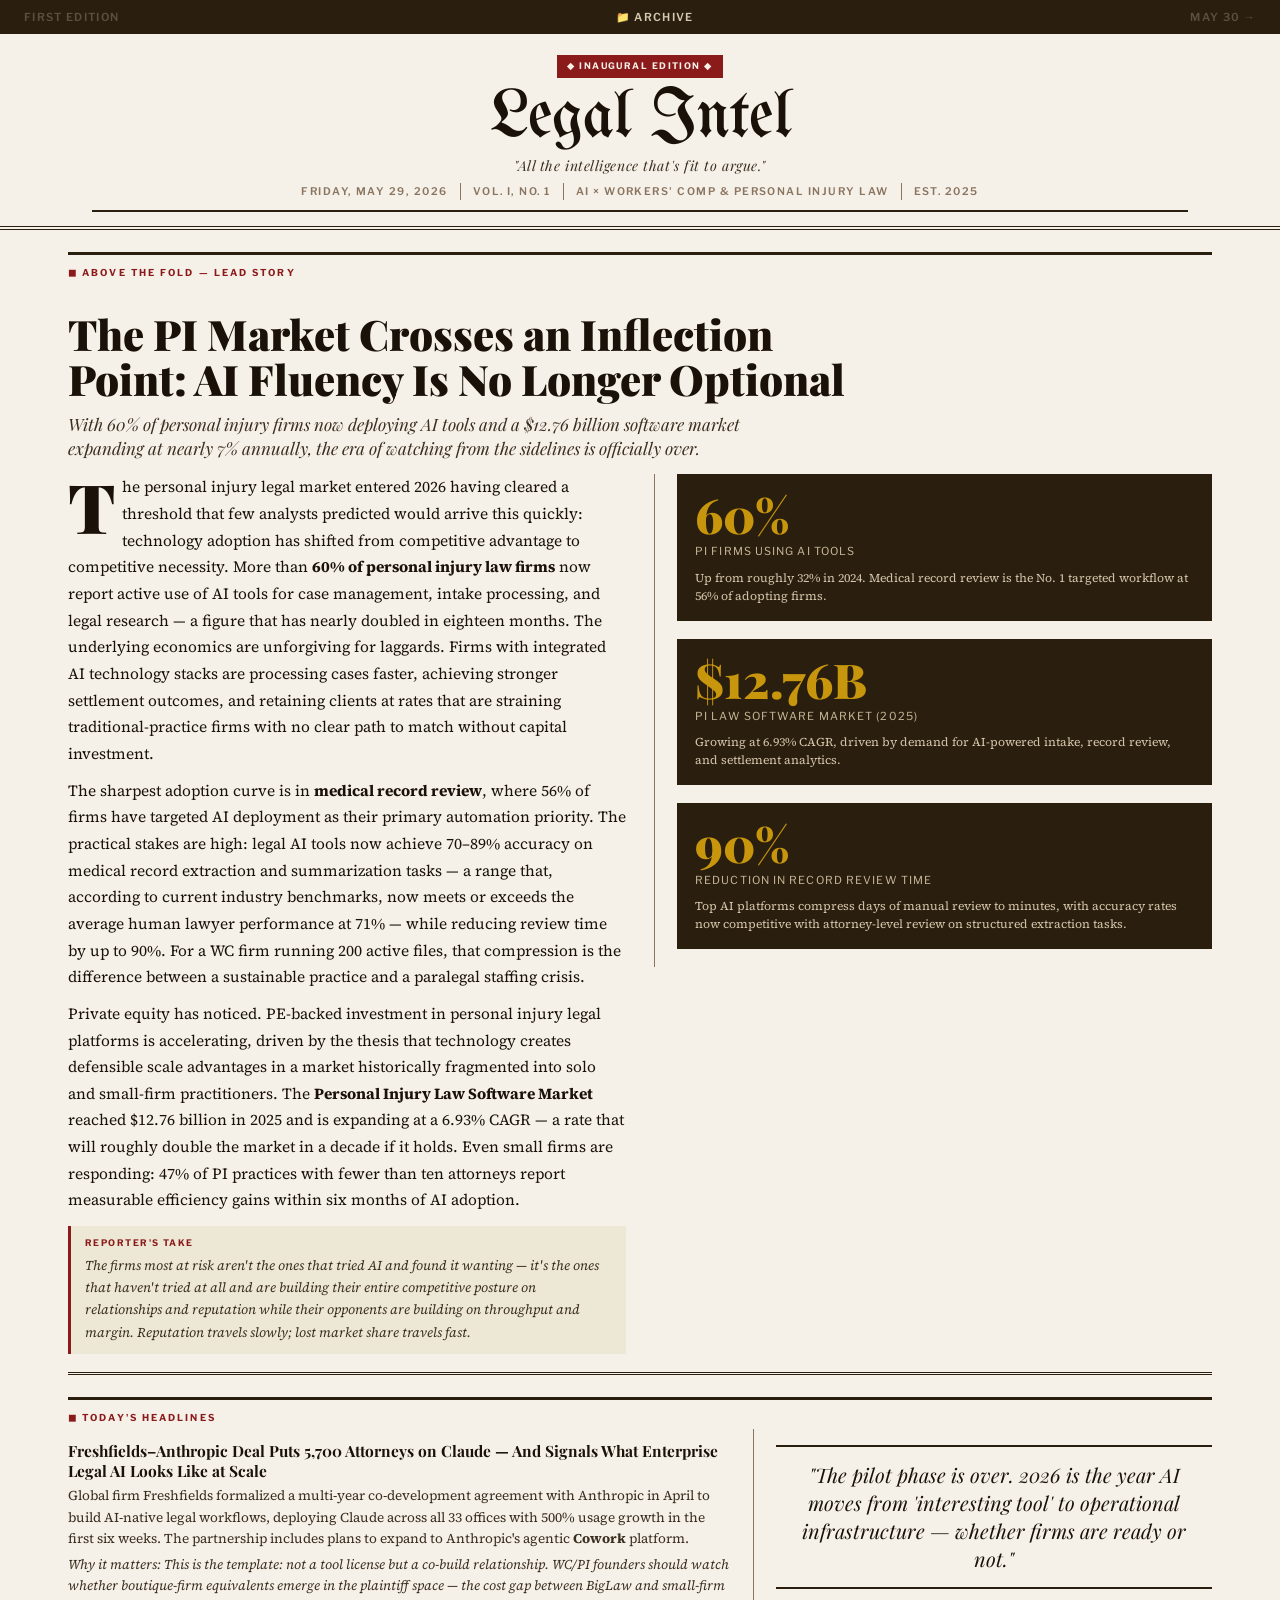
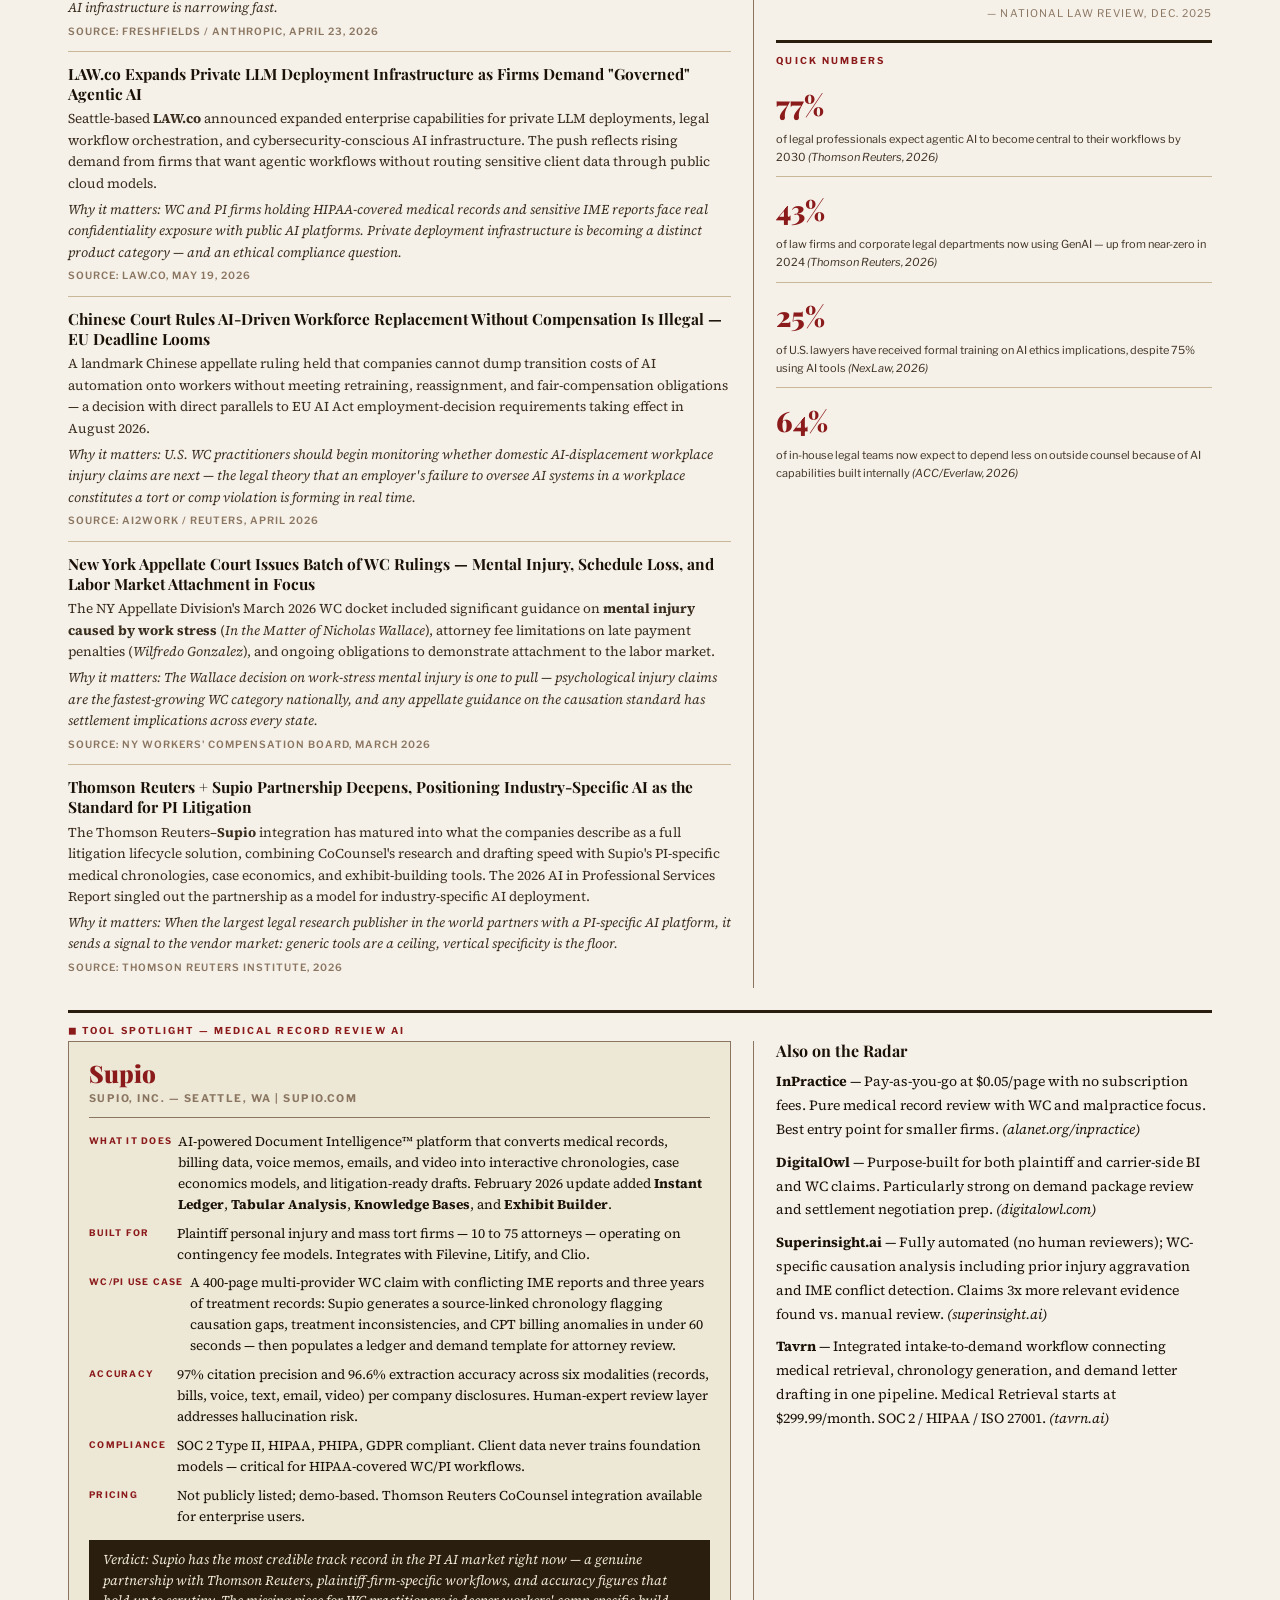
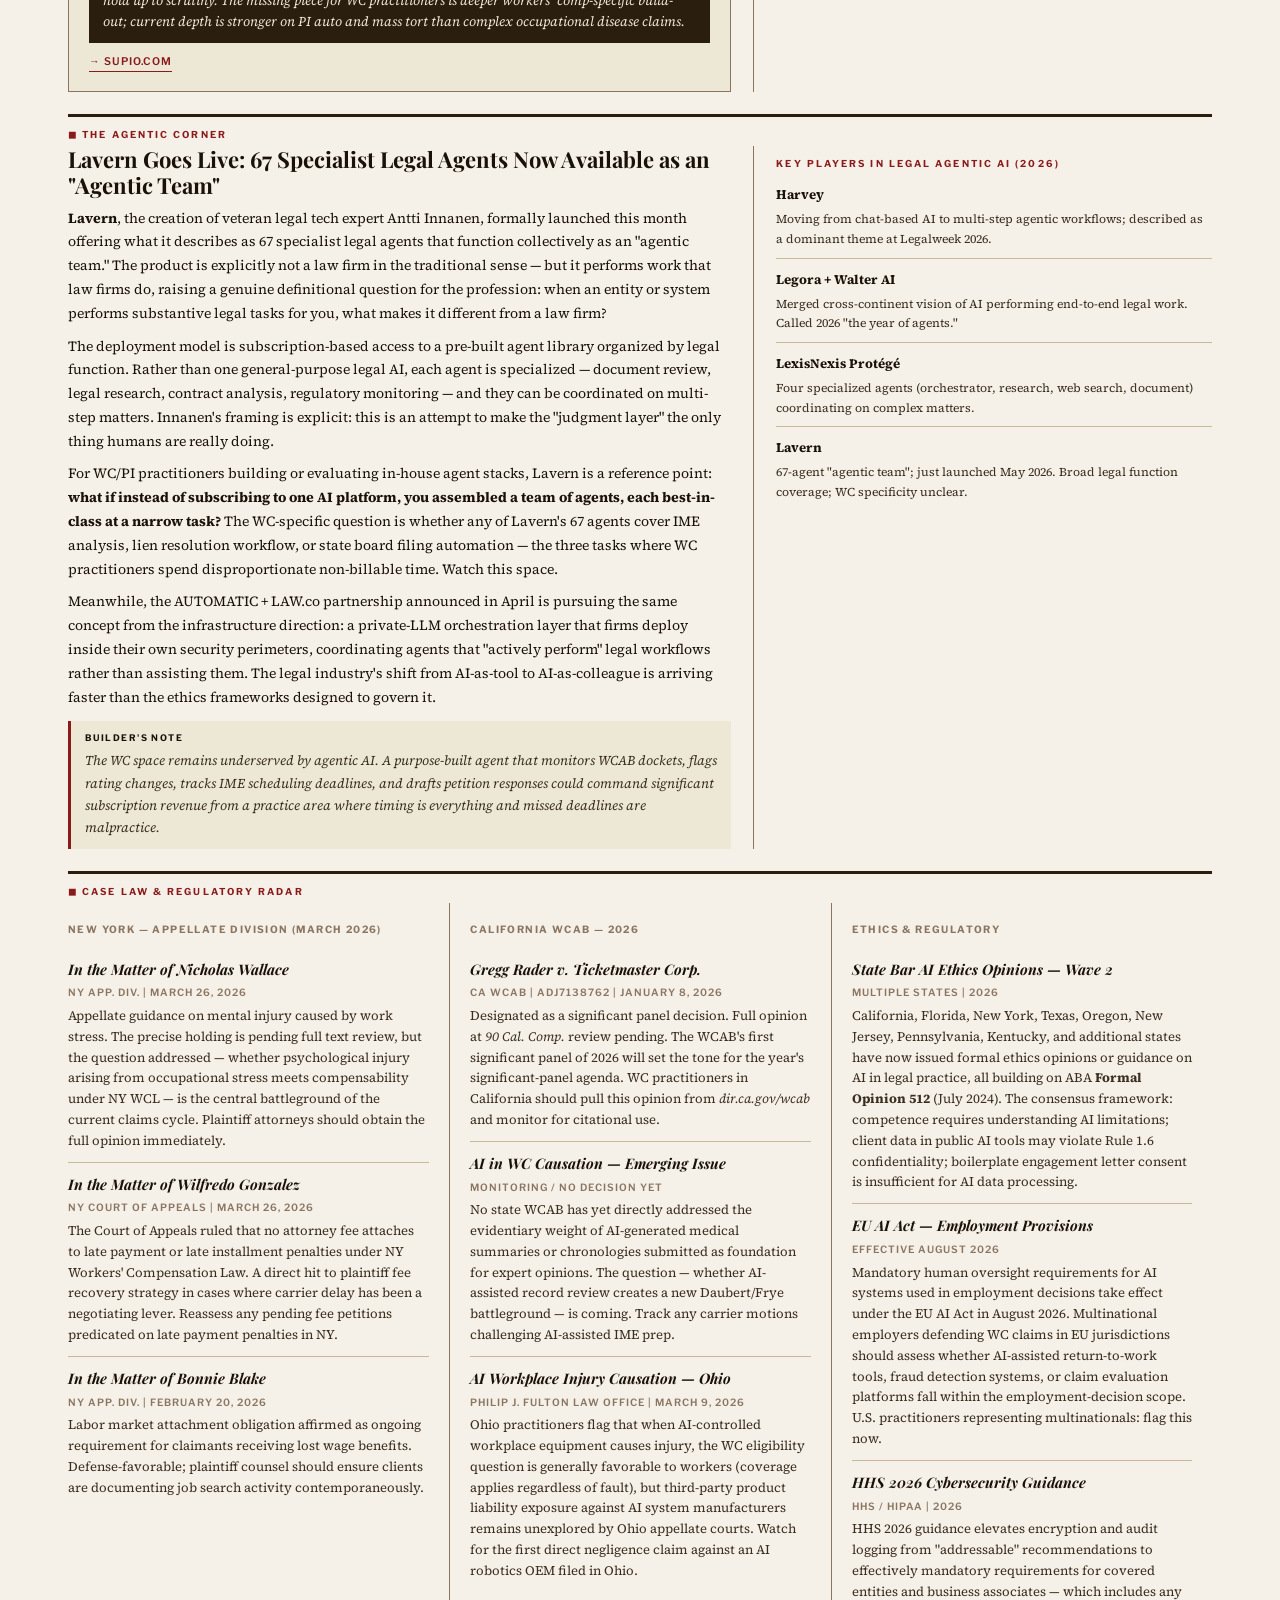
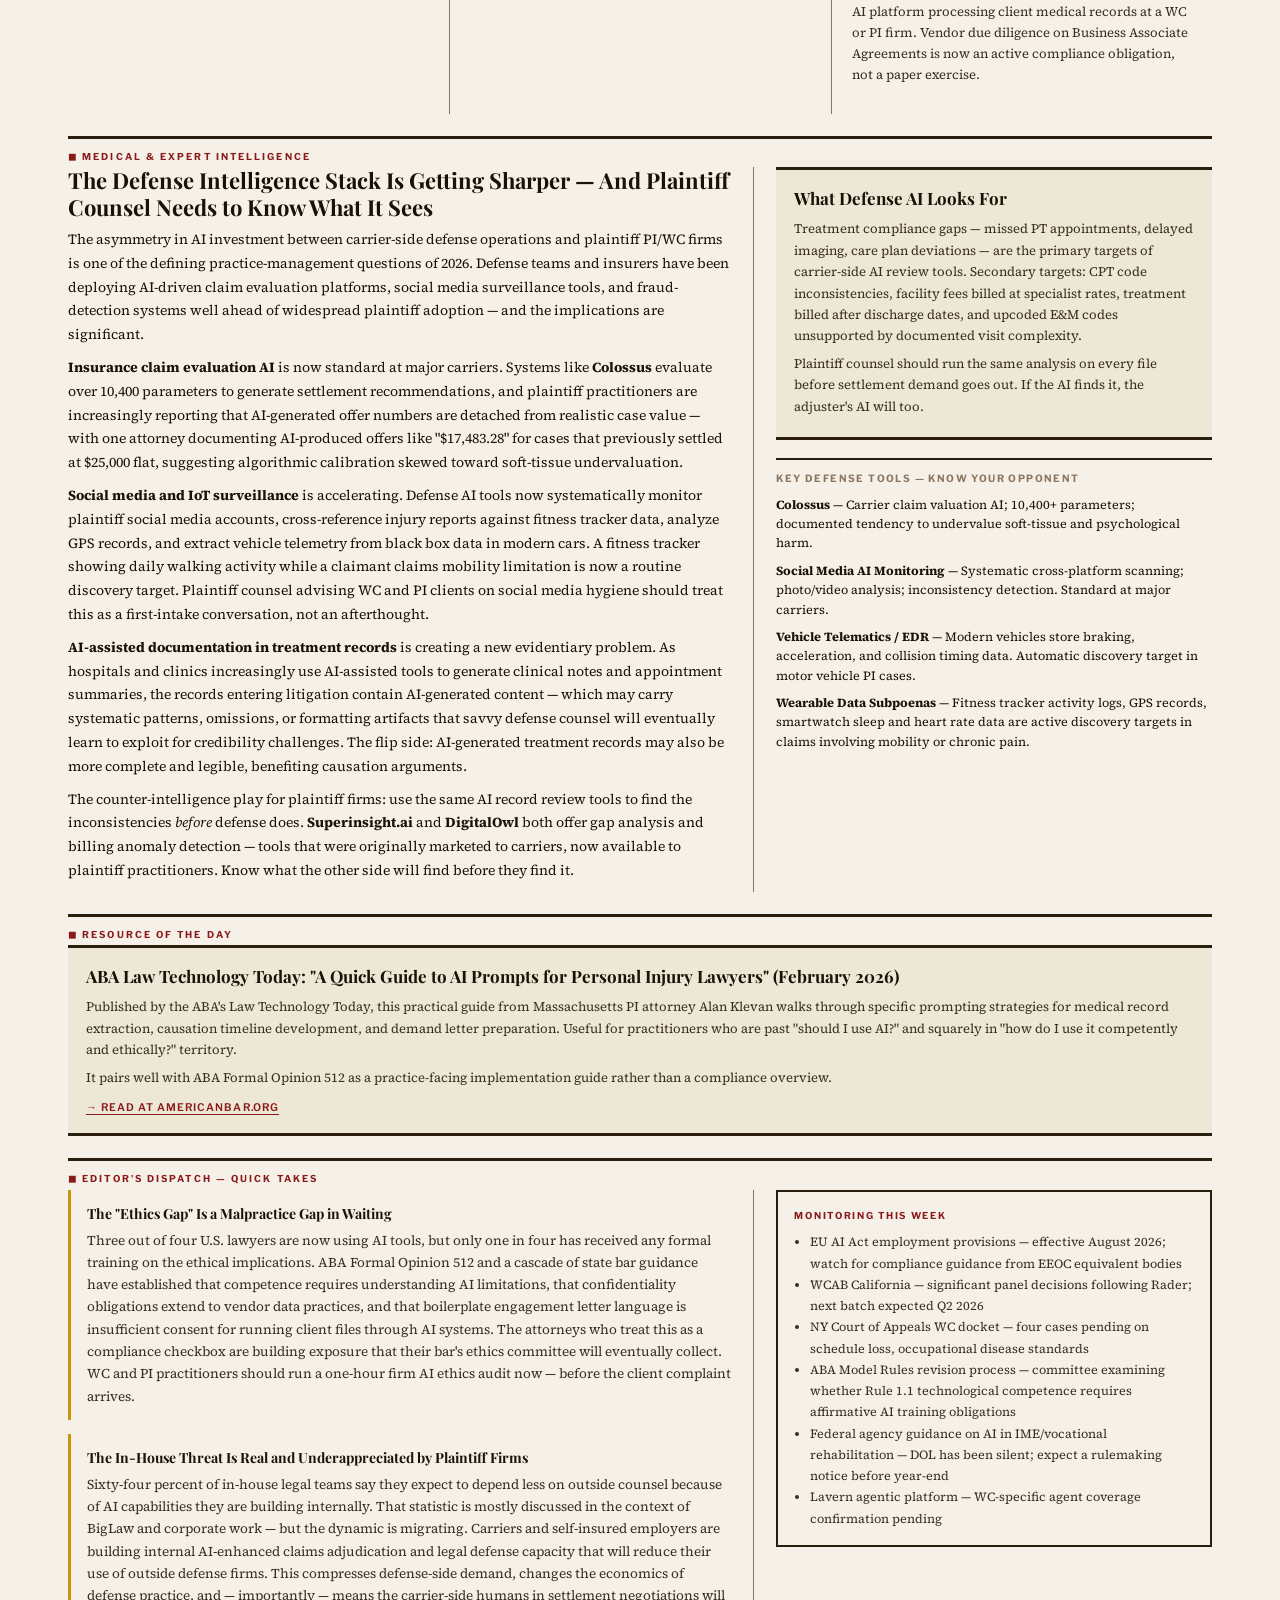
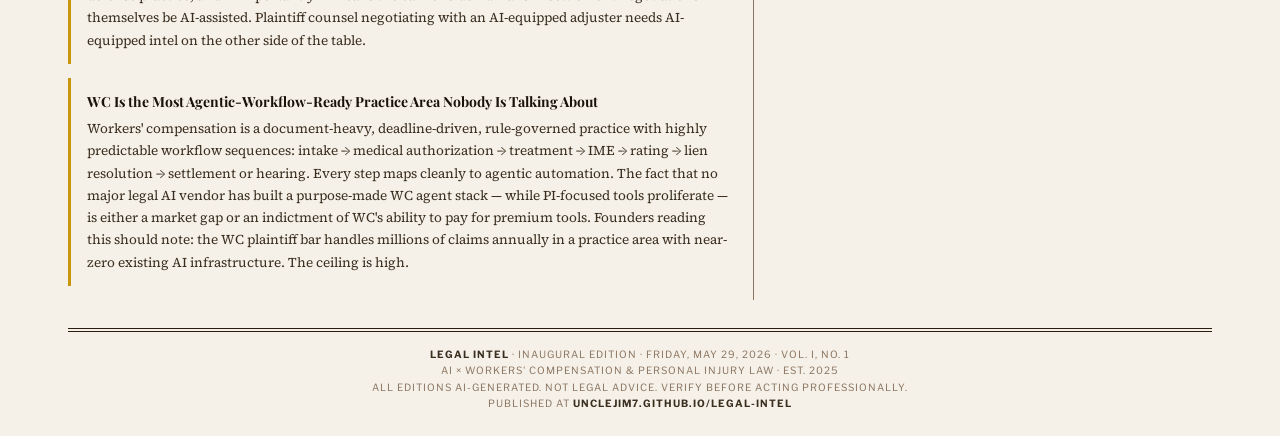
==== 2026-05-29.html @ 0b8a144b "Add files via upload" ====
<!DOCTYPE html>
<html lang="en">
<head>
<meta charset="UTF-8">
<meta name="viewport" content="width=device-width, initial-scale=1.0">
<title>Legal Intel — May 29, 2026</title>
<link rel="preconnect" href="https://fonts.googleapis.com">
<link rel="preconnect" href="https://fonts.gstatic.com" crossorigin>
<link href="https://fonts.googleapis.com/css2?family=UnifrakturMaguntia&family=Playfair+Display:ital,wght@0,400;0,600;0,700;0,900;1,400;1,600&family=Source+Serif+4:ital,opsz,wght@0,8..60,300;0,8..60,400;0,8..60,600;1,8..60,300;1,8..60,400&family=Libre+Franklin:wght@400;500;600;700&display=swap" rel="stylesheet">
<style>
  :root {
    --ink: #1a1208;
    --ink-light: #3a2e1f;
    --paper: #f5f0e8;
    --paper-warm: #ede7d6;
    --rule: #2a1f0f;
    --rule-light: #8a7560;
    --accent: #8b1a1a;
    --accent-gold: #c8960c;
    --col-bg: #f9f5ed;
    --sidebar-bg: #ede7d6;
  }

  * { margin: 0; padding: 0; box-sizing: border-box; }

  body {
    background: var(--paper);
    color: var(--ink);
    font-family: 'Source Serif 4', Georgia, serif;
    font-size: 15px;
    line-height: 1.65;
  }

  /* ── NAV BAR ── */
  .edition-nav {
    background: var(--rule);
    color: #d4c9b0;
    font-family: 'Libre Franklin', sans-serif;
    font-size: 11px;
    font-weight: 600;
    letter-spacing: 0.12em;
    text-transform: uppercase;
    display: flex;
    align-items: center;
    justify-content: space-between;
    padding: 8px 24px;
  }
  .edition-nav a {
    color: #d4c9b0;
    text-decoration: none;
    transition: color 0.2s;
  }
  .edition-nav a:hover { color: var(--accent-gold); }
  .edition-nav .nav-disabled {
    color: #5a5040;
    cursor: default;
  }
  .edition-nav .nav-center { display: flex; gap: 28px; align-items: center; }

  /* ── MASTHEAD ── */
  .masthead {
    border-bottom: 4px double var(--rule);
    padding: 18px 0 14px;
    text-align: center;
    background: var(--paper);
    position: relative;
  }
  .masthead-flag {
    font-family: 'UnifrakturMaguntia', cursive;
    font-size: 68px;
    line-height: 1;
    color: var(--ink);
    letter-spacing: -1px;
  }
  .masthead-tagline {
    font-family: 'Playfair Display', serif;
    font-style: italic;
    font-size: 14px;
    color: var(--ink-light);
    margin: 2px 0 6px;
    letter-spacing: 0.04em;
  }
  .masthead-meta {
    font-family: 'Libre Franklin', sans-serif;
    font-size: 10.5px;
    font-weight: 600;
    letter-spacing: 0.14em;
    text-transform: uppercase;
    color: var(--rule-light);
    display: flex;
    justify-content: center;
    gap: 0;
    align-items: center;
  }
  .masthead-meta span { padding: 0 12px; border-right: 1px solid var(--rule-light); }
  .masthead-meta span:last-child { border-right: none; }
  .masthead-rule {
    height: 2px;
    background: var(--rule);
    margin: 10px 24px 0;
  }

  /* ── LAYOUT ── */
  .wrapper {
    max-width: 1180px;
    margin: 0 auto;
    padding: 0 18px;
  }

  .section-label {
    font-family: 'Libre Franklin', sans-serif;
    font-size: 9.5px;
    font-weight: 700;
    letter-spacing: 0.22em;
    text-transform: uppercase;
    color: var(--accent);
    padding: 10px 0 3px;
    border-top: 3px solid var(--rule);
    margin-top: 22px;
  }

  .rule-single {
    border: none;
    border-top: 1px solid var(--rule-light);
    margin: 16px 0;
  }

  .rule-double {
    border: none;
    border-top: 4px double var(--rule);
    margin: 20px 0;
  }

  /* ── ABOVE THE FOLD ── */
  .atf {
    margin-top: 10px;
    padding: 18px 0;
    border-bottom: 3px double var(--rule);
  }
  .atf-headline {
    font-family: 'Playfair Display', serif;
    font-size: 42px;
    font-weight: 900;
    line-height: 1.08;
    color: var(--ink);
    margin-bottom: 10px;
    max-width: 820px;
  }
  .atf-deck {
    font-family: 'Playfair Display', serif;
    font-style: italic;
    font-size: 17px;
    color: var(--ink-light);
    margin-bottom: 14px;
    max-width: 700px;
    line-height: 1.4;
  }
  .atf-body {
    display: grid;
    grid-template-columns: 1fr 1fr;
    gap: 28px;
    align-items: start;
  }
  .atf-text p {
    margin-bottom: 10px;
    font-size: 15.5px;
    line-height: 1.72;
  }
  .atf-text p:first-child::first-letter {
    font-family: 'Playfair Display', serif;
    font-size: 68px;
    font-weight: 900;
    float: left;
    line-height: 0.72;
    margin: 8px 6px 0 0;
    color: var(--ink);
  }
  .reporters-take {
    background: var(--paper-warm);
    border-left: 3px solid var(--accent);
    padding: 10px 14px;
    font-style: italic;
    font-size: 13.5px;
    color: var(--ink-light);
    margin-top: 12px;
  }
  .reporters-take strong {
    font-style: normal;
    font-family: 'Libre Franklin', sans-serif;
    font-size: 9px;
    letter-spacing: 0.16em;
    text-transform: uppercase;
    color: var(--accent);
    display: block;
    margin-bottom: 4px;
  }
  .atf-aside {
    border-left: 1px solid var(--rule-light);
    padding-left: 22px;
  }
  .atf-stat-box {
    background: var(--rule);
    color: #f0e8d4;
    padding: 16px 18px;
    margin-bottom: 18px;
  }
  .atf-stat-box .stat-num {
    font-family: 'Playfair Display', serif;
    font-size: 48px;
    font-weight: 900;
    line-height: 1;
    color: var(--accent-gold);
  }
  .atf-stat-box .stat-label {
    font-family: 'Libre Franklin', sans-serif;
    font-size: 11px;
    letter-spacing: 0.1em;
    text-transform: uppercase;
    margin-top: 4px;
    color: #c8b898;
  }
  .atf-stat-box .stat-desc {
    font-family: 'Source Serif 4', serif;
    font-size: 12px;
    margin-top: 8px;
    line-height: 1.5;
    color: #d4c4a8;
  }

  /* ── THREE COLUMN GRID ── */
  .three-col {
    display: grid;
    grid-template-columns: 1fr 1fr 1fr;
    gap: 0;
  }
  .col { padding: 18px 20px 18px 0; }
  .col + .col {
    padding-left: 20px;
    border-left: 1px solid var(--rule-light);
  }

  /* ── TWO COLUMN ── */
  .two-col {
    display: grid;
    grid-template-columns: 3fr 2fr;
    gap: 0;
  }
  .two-col .col-main { padding-right: 22px; border-right: 1px solid var(--rule-light); }
  .two-col .col-side { padding-left: 22px; }

  /* ── HEADLINES ── */
  .headline-item {
    padding: 12px 0;
    border-bottom: 1px solid #c8b898;
  }
  .headline-item:last-child { border-bottom: none; }
  .headline-item h3 {
    font-family: 'Playfair Display', serif;
    font-size: 15.5px;
    font-weight: 700;
    line-height: 1.3;
    margin-bottom: 4px;
  }
  .headline-item p {
    font-size: 13.5px;
    line-height: 1.6;
    color: var(--ink-light);
    margin-bottom: 4px;
  }
  .why-matters {
    font-family: 'Source Serif 4', serif;
    font-style: italic;
    font-size: 12.5px;
    color: var(--accent);
  }
  .source-tag {
    font-family: 'Libre Franklin', sans-serif;
    font-size: 10px;
    font-weight: 600;
    letter-spacing: 0.1em;
    text-transform: uppercase;
    color: var(--rule-light);
    margin-top: 3px;
  }

  /* ── TOOL SPOTLIGHT ── */
  .tool-box {
    background: var(--sidebar-bg);
    border: 1px solid var(--rule-light);
    padding: 18px 20px;
  }
  .tool-box .tool-name {
    font-family: 'Playfair Display', serif;
    font-size: 24px;
    font-weight: 900;
    line-height: 1.1;
    color: var(--accent);
    margin-bottom: 3px;
  }
  .tool-box .tool-company {
    font-family: 'Libre Franklin', sans-serif;
    font-size: 10.5px;
    font-weight: 700;
    letter-spacing: 0.14em;
    text-transform: uppercase;
    color: var(--rule-light);
    margin-bottom: 14px;
    padding-bottom: 10px;
    border-bottom: 1px solid var(--rule-light);
  }
  .tool-row {
    display: flex;
    gap: 6px;
    margin-bottom: 8px;
    font-size: 13.5px;
    line-height: 1.55;
  }
  .tool-row .tool-field {
    font-family: 'Libre Franklin', sans-serif;
    font-size: 9px;
    font-weight: 700;
    letter-spacing: 0.14em;
    text-transform: uppercase;
    color: var(--accent);
    min-width: 82px;
    padding-top: 2px;
    flex-shrink: 0;
  }
  .tool-verdict {
    background: var(--rule);
    color: #f0e8d4;
    padding: 10px 14px;
    font-style: italic;
    font-size: 13.5px;
    margin-top: 12px;
    line-height: 1.55;
  }
  .tool-link {
    display: inline-block;
    margin-top: 10px;
    font-family: 'Libre Franklin', sans-serif;
    font-size: 10.5px;
    font-weight: 600;
    letter-spacing: 0.1em;
    text-transform: uppercase;
    color: var(--accent);
    text-decoration: none;
    border-bottom: 1px solid var(--accent);
  }

  /* ── SECTION BODIES ── */
  .section-headline {
    font-family: 'Playfair Display', serif;
    font-size: 22px;
    font-weight: 700;
    line-height: 1.2;
    margin-bottom: 8px;
  }
  .body-text p {
    font-size: 14px;
    line-height: 1.7;
    margin-bottom: 9px;
  }
  .body-text strong { color: var(--ink); }
  .body-text a {
    color: var(--accent);
    text-decoration: none;
    border-bottom: 1px solid #c8a0a0;
  }

  /* ── CASE LAW ── */
  .caselaw-item {
    padding: 10px 0;
    border-bottom: 1px solid #c8b898;
  }
  .caselaw-item:last-child { border-bottom: none; }
  .caselaw-item .case-name {
    font-family: 'Playfair Display', serif;
    font-size: 14.5px;
    font-weight: 700;
    font-style: italic;
    color: var(--ink);
    margin-bottom: 3px;
  }
  .caselaw-item .case-cite {
    font-family: 'Libre Franklin', sans-serif;
    font-size: 10px;
    font-weight: 600;
    letter-spacing: 0.1em;
    text-transform: uppercase;
    color: var(--rule-light);
    margin-bottom: 5px;
  }
  .caselaw-item p {
    font-size: 13px;
    line-height: 1.6;
    color: var(--ink-light);
  }

  /* ── EDITOR'S DISPATCH ── */
  .dispatch-item {
    padding: 12px 0 12px 16px;
    border-left: 3px solid var(--accent-gold);
    margin-bottom: 14px;
  }
  .dispatch-item h4 {
    font-family: 'Playfair Display', serif;
    font-size: 14px;
    font-weight: 700;
    margin-bottom: 5px;
  }
  .dispatch-item p {
    font-size: 13.5px;
    line-height: 1.65;
    color: var(--ink-light);
  }

  /* ── RESOURCE BOX ── */
  .resource-box {
    background: var(--paper-warm);
    border-top: 3px solid var(--rule);
    border-bottom: 3px solid var(--rule);
    padding: 14px 18px;
  }
  .resource-box h3 {
    font-family: 'Playfair Display', serif;
    font-size: 17px;
    font-weight: 700;
    margin-bottom: 6px;
  }
  .resource-box p {
    font-size: 13px;
    line-height: 1.65;
    color: var(--ink-light);
    margin-bottom: 6px;
  }
  .resource-box a {
    font-family: 'Libre Franklin', sans-serif;
    font-size: 10.5px;
    font-weight: 600;
    letter-spacing: 0.1em;
    text-transform: uppercase;
    color: var(--accent);
    text-decoration: none;
    border-bottom: 1px solid var(--accent);
  }

  /* ── COLOPHON ── */
  .colophon {
    border-top: 4px double var(--rule);
    margin-top: 28px;
    padding: 14px 0 24px;
    text-align: center;
    font-family: 'Libre Franklin', sans-serif;
    font-size: 10px;
    letter-spacing: 0.1em;
    text-transform: uppercase;
    color: var(--rule-light);
  }
  .colophon strong { color: var(--ink-light); }

  /* ── PULL QUOTE ── */
  .pull-quote {
    font-family: 'Playfair Display', serif;
    font-style: italic;
    font-size: 20px;
    line-height: 1.4;
    color: var(--ink);
    border-top: 2px solid var(--rule);
    border-bottom: 2px solid var(--rule);
    padding: 14px 6px;
    margin: 16px 0;
    text-align: center;
  }

  /* ── FIRST EDITION BADGE ── */
  .first-edition-badge {
    display: inline-block;
    background: var(--accent);
    color: #f5f0e8;
    font-family: 'Libre Franklin', sans-serif;
    font-size: 9px;
    font-weight: 700;
    letter-spacing: 0.16em;
    text-transform: uppercase;
    padding: 4px 10px;
    margin-bottom: 6px;
  }

  @media (max-width: 900px) {
    .atf-body, .three-col, .two-col { grid-template-columns: 1fr; }
    .two-col .col-main { padding-right: 0; border-right: none; border-bottom: 1px solid var(--rule-light); padding-bottom: 18px; }
    .two-col .col-side { padding-left: 0; padding-top: 18px; }
    .col + .col { border-left: none; padding-left: 0; border-top: 1px solid var(--rule-light); padding-top: 18px; }
    .atf-aside { border-left: none; padding-left: 0; border-top: 1px solid var(--rule-light); padding-top: 16px; }
    .masthead-flag { font-size: 44px; }
    .atf-headline { font-size: 28px; }
  }
</style>
</head>
<body>

<!-- EDITION NAV BAR -->
<nav class="edition-nav">
  <span class="nav-disabled">First Edition</span>
  <div class="nav-center">
    <a href="archive.html">📁 Archive</a>
  </div>
  <span class="nav-disabled">May 30 →</span>
</nav>

<!-- MASTHEAD -->
<div class="masthead">
  <div class="wrapper">
    <div class="first-edition-badge">◆ Inaugural Edition ◆</div>
    <div class="masthead-flag">Legal Intel</div>
    <div class="masthead-tagline">"All the intelligence that's fit to argue."</div>
    <div class="masthead-meta">
      <span>Friday, May 29, 2026</span>
      <span>Vol. I, No. 1</span>
      <span>AI × Workers' Comp &amp; Personal Injury Law</span>
      <span>Est. 2025</span>
    </div>
    <div class="masthead-rule"></div>
  </div>
</div>

<div class="wrapper">

  <!-- ══ ABOVE THE FOLD ══ -->
  <div class="section-label">◼ Above the Fold — Lead Story</div>
  <div class="atf">
    <div class="atf-headline">The PI Market Crosses an Inflection Point: AI Fluency Is No Longer Optional</div>
    <div class="atf-deck">With 60% of personal injury firms now deploying AI tools and a $12.76 billion software market expanding at nearly 7% annually, the era of watching from the sidelines is officially over.</div>
    <div class="atf-body">
      <div class="atf-text">
        <p>The personal injury legal market entered 2026 having cleared a threshold that few analysts predicted would arrive this quickly: technology adoption has shifted from competitive advantage to competitive necessity. More than <strong>60% of personal injury law firms</strong> now report active use of AI tools for case management, intake processing, and legal research — a figure that has nearly doubled in eighteen months. The underlying economics are unforgiving for laggards. Firms with integrated AI technology stacks are processing cases faster, achieving stronger settlement outcomes, and retaining clients at rates that are straining traditional-practice firms with no clear path to match without capital investment.</p>
        <p>The sharpest adoption curve is in <strong>medical record review</strong>, where 56% of firms have targeted AI deployment as their primary automation priority. The practical stakes are high: legal AI tools now achieve 70–89% accuracy on medical record extraction and summarization tasks — a range that, according to current industry benchmarks, now meets or exceeds the average human lawyer performance at 71% — while reducing review time by up to 90%. For a WC firm running 200 active files, that compression is the difference between a sustainable practice and a paralegal staffing crisis.</p>
        <p>Private equity has noticed. PE-backed investment in personal injury legal platforms is accelerating, driven by the thesis that technology creates defensible scale advantages in a market historically fragmented into solo and small-firm practitioners. The <strong>Personal Injury Law Software Market</strong> reached $12.76 billion in 2025 and is expanding at a 6.93% CAGR — a rate that will roughly double the market in a decade if it holds. Even small firms are responding: 47% of PI practices with fewer than ten attorneys report measurable efficiency gains within six months of AI adoption.</p>
        <div class="reporters-take">
          <strong>Reporter's Take</strong>
          The firms most at risk aren't the ones that tried AI and found it wanting — it's the ones that haven't tried at all and are building their entire competitive posture on relationships and reputation while their opponents are building on throughput and margin. Reputation travels slowly; lost market share travels fast.
        </div>
      </div>
      <div class="atf-aside">
        <div class="atf-stat-box">
          <div class="stat-num">60%</div>
          <div class="stat-label">PI firms using AI tools</div>
          <div class="stat-desc">Up from roughly 32% in 2024. Medical record review is the No. 1 targeted workflow at 56% of adopting firms.</div>
        </div>
        <div class="atf-stat-box">
          <div class="stat-num">$12.76B</div>
          <div class="stat-label">PI Law Software Market (2025)</div>
          <div class="stat-desc">Growing at 6.93% CAGR, driven by demand for AI-powered intake, record review, and settlement analytics.</div>
        </div>
        <div class="atf-stat-box">
          <div class="stat-num">90%</div>
          <div class="stat-label">Reduction in record review time</div>
          <div class="stat-desc">Top AI platforms compress days of manual review to minutes, with accuracy rates now competitive with attorney-level review on structured extraction tasks.</div>
        </div>
      </div>
    </div>
  </div>

  <!-- ══ TODAY'S HEADLINES ══ -->
  <div class="section-label">◼ Today's Headlines</div>
  <div class="two-col">
    <div class="col-main">
      <div class="headline-item">
        <h3>Freshfields–Anthropic Deal Puts 5,700 Attorneys on Claude — And Signals What Enterprise Legal AI Looks Like at Scale</h3>
        <p>Global firm Freshfields formalized a multi-year co-development agreement with Anthropic in April to build AI-native legal workflows, deploying Claude across all 33 offices with 500% usage growth in the first six weeks. The partnership includes plans to expand to Anthropic's agentic <strong>Cowork</strong> platform.</p>
        <p class="why-matters"><em>Why it matters:</em> This is the template: not a tool license but a co-build relationship. WC/PI founders should watch whether boutique-firm equivalents emerge in the plaintiff space — the cost gap between BigLaw and small-firm AI infrastructure is narrowing fast.</p>
        <div class="source-tag">Source: Freshfields / Anthropic, April 23, 2026</div>
      </div>
      <div class="headline-item">
        <h3>LAW.co Expands Private LLM Deployment Infrastructure as Firms Demand "Governed" Agentic AI</h3>
        <p>Seattle-based <strong>LAW.co</strong> announced expanded enterprise capabilities for private LLM deployments, legal workflow orchestration, and cybersecurity-conscious AI infrastructure. The push reflects rising demand from firms that want agentic workflows without routing sensitive client data through public cloud models.</p>
        <p class="why-matters"><em>Why it matters:</em> WC and PI firms holding HIPAA-covered medical records and sensitive IME reports face real confidentiality exposure with public AI platforms. Private deployment infrastructure is becoming a distinct product category — and an ethical compliance question.</p>
        <div class="source-tag">Source: LAW.co, May 19, 2026</div>
      </div>
      <div class="headline-item">
        <h3>Chinese Court Rules AI-Driven Workforce Replacement Without Compensation Is Illegal — EU Deadline Looms</h3>
        <p>A landmark Chinese appellate ruling held that companies cannot dump transition costs of AI automation onto workers without meeting retraining, reassignment, and fair-compensation obligations — a decision with direct parallels to EU AI Act employment-decision requirements taking effect in August 2026.</p>
        <p class="why-matters"><em>Why it matters:</em> U.S. WC practitioners should begin monitoring whether domestic AI-displacement workplace injury claims are next — the legal theory that an employer's failure to oversee AI systems in a workplace constitutes a tort or comp violation is forming in real time.</p>
        <div class="source-tag">Source: AI2Work / Reuters, April 2026</div>
      </div>
      <div class="headline-item">
        <h3>New York Appellate Court Issues Batch of WC Rulings — Mental Injury, Schedule Loss, and Labor Market Attachment in Focus</h3>
        <p>The NY Appellate Division's March 2026 WC docket included significant guidance on <strong>mental injury caused by work stress</strong> (<em>In the Matter of Nicholas Wallace</em>), attorney fee limitations on late payment penalties (<em>Wilfredo Gonzalez</em>), and ongoing obligations to demonstrate attachment to the labor market.</p>
        <p class="why-matters"><em>Why it matters:</em> The <em>Wallace</em> decision on work-stress mental injury is one to pull — psychological injury claims are the fastest-growing WC category nationally, and any appellate guidance on the causation standard has settlement implications across every state.</p>
        <div class="source-tag">Source: NY Workers' Compensation Board, March 2026</div>
      </div>
      <div class="headline-item">
        <h3>Thomson Reuters + Supio Partnership Deepens, Positioning Industry-Specific AI as the Standard for PI Litigation</h3>
        <p>The Thomson Reuters–<strong>Supio</strong> integration has matured into what the companies describe as a full litigation lifecycle solution, combining CoCounsel's research and drafting speed with Supio's PI-specific medical chronologies, case economics, and exhibit-building tools. The 2026 AI in Professional Services Report singled out the partnership as a model for industry-specific AI deployment.</p>
        <p class="why-matters"><em>Why it matters:</em> When the largest legal research publisher in the world partners with a PI-specific AI platform, it sends a signal to the vendor market: generic tools are a ceiling, vertical specificity is the floor.</p>
        <div class="source-tag">Source: Thomson Reuters Institute, 2026</div>
      </div>
    </div>
    <div class="col-side">
      <div class="pull-quote">"The pilot phase is over. 2026 is the year AI moves from 'interesting tool' to operational infrastructure — whether firms are ready or not."</div>
      <div style="font-family:'Libre Franklin',sans-serif;font-size:10.5px;letter-spacing:0.1em;text-transform:uppercase;color:var(--rule-light);text-align:right;margin-bottom:18px;">— National Law Review, Dec. 2025</div>

      <div class="section-label" style="margin-top:0;">Quick Numbers</div>
      <div style="padding:10px 0;border-bottom:1px solid #c8b898;">
        <div style="font-family:'Playfair Display',serif;font-size:28px;font-weight:900;color:var(--accent);">77%</div>
        <div style="font-family:'Libre Franklin',sans-serif;font-size:11px;color:var(--ink-light);margin-top:2px;">of legal professionals expect agentic AI to become central to their workflows by 2030 <em>(Thomson Reuters, 2026)</em></div>
      </div>
      <div style="padding:10px 0;border-bottom:1px solid #c8b898;">
        <div style="font-family:'Playfair Display',serif;font-size:28px;font-weight:900;color:var(--accent);">43%</div>
        <div style="font-family:'Libre Franklin',sans-serif;font-size:11px;color:var(--ink-light);margin-top:2px;">of law firms and corporate legal departments now using GenAI — up from near-zero in 2024 <em>(Thomson Reuters, 2026)</em></div>
      </div>
      <div style="padding:10px 0;border-bottom:1px solid #c8b898;">
        <div style="font-family:'Playfair Display',serif;font-size:28px;font-weight:900;color:var(--accent);">25%</div>
        <div style="font-family:'Libre Franklin',sans-serif;font-size:11px;color:var(--ink-light);margin-top:2px;">of U.S. lawyers have received formal training on AI ethics implications, despite 75% using AI tools <em>(NexLaw, 2026)</em></div>
      </div>
      <div style="padding:10px 0;">
        <div style="font-family:'Playfair Display',serif;font-size:28px;font-weight:900;color:var(--accent);">64%</div>
        <div style="font-family:'Libre Franklin',sans-serif;font-size:11px;color:var(--ink-light);margin-top:2px;">of in-house legal teams now expect to depend less on outside counsel because of AI capabilities built internally <em>(ACC/Everlaw, 2026)</em></div>
      </div>
    </div>
  </div>

  <!-- ══ TOOL SPOTLIGHT ══ -->
  <div class="section-label">◼ Tool Spotlight — Medical Record Review AI</div>
  <div class="two-col">
    <div class="col-main">
      <div class="tool-box">
        <div class="tool-name">Supio</div>
        <div class="tool-company">Supio, Inc. — Seattle, WA | supio.com</div>
        <div class="tool-row">
          <span class="tool-field">What It Does</span>
          <span>AI-powered Document Intelligence™ platform that converts medical records, billing data, voice memos, emails, and video into interactive chronologies, case economics models, and litigation-ready drafts. February 2026 update added <strong>Instant Ledger</strong>, <strong>Tabular Analysis</strong>, <strong>Knowledge Bases</strong>, and <strong>Exhibit Builder</strong>.</span>
        </div>
        <div class="tool-row">
          <span class="tool-field">Built For</span>
          <span>Plaintiff personal injury and mass tort firms — 10 to 75 attorneys — operating on contingency fee models. Integrates with Filevine, Litify, and Clio.</span>
        </div>
        <div class="tool-row">
          <span class="tool-field">WC/PI Use Case</span>
          <span>A 400-page multi-provider WC claim with conflicting IME reports and three years of treatment records: Supio generates a source-linked chronology flagging causation gaps, treatment inconsistencies, and CPT billing anomalies in under 60 seconds — then populates a ledger and demand template for attorney review.</span>
        </div>
        <div class="tool-row">
          <span class="tool-field">Accuracy</span>
          <span>97% citation precision and 96.6% extraction accuracy across six modalities (records, bills, voice, text, email, video) per company disclosures. Human-expert review layer addresses hallucination risk.</span>
        </div>
        <div class="tool-row">
          <span class="tool-field">Compliance</span>
          <span>SOC 2 Type II, HIPAA, PHIPA, GDPR compliant. Client data never trains foundation models — critical for HIPAA-covered WC/PI workflows.</span>
        </div>
        <div class="tool-row">
          <span class="tool-field">Pricing</span>
          <span>Not publicly listed; demo-based. Thomson Reuters CoCounsel integration available for enterprise users.</span>
        </div>
        <div class="tool-verdict">Verdict: Supio has the most credible track record in the PI AI market right now — a genuine partnership with Thomson Reuters, plaintiff-firm-specific workflows, and accuracy figures that hold up to scrutiny. The missing piece for WC practitioners is deeper workers' comp-specific build-out; current depth is stronger on PI auto and mass tort than complex occupational disease claims.</div>
        <a href="https://www.supio.com" class="tool-link" target="_blank">→ supio.com</a>
      </div>
    </div>
    <div class="col-side">
      <div class="section-headline" style="font-size:16px;margin-bottom:10px;">Also on the Radar</div>
      <div class="body-text">
        <p><strong>InPractice</strong> — Pay-as-you-go at $0.05/page with no subscription fees. Pure medical record review with WC and malpractice focus. Best entry point for smaller firms. <em>(alanet.org/inpractice)</em></p>
        <p><strong>DigitalOwl</strong> — Purpose-built for both plaintiff and carrier-side BI and WC claims. Particularly strong on demand package review and settlement negotiation prep. <em>(digitalowl.com)</em></p>
        <p><strong>Superinsight.ai</strong> — Fully automated (no human reviewers); WC-specific causation analysis including prior injury aggravation and IME conflict detection. Claims 3x more relevant evidence found vs. manual review. <em>(superinsight.ai)</em></p>
        <p><strong>Tavrn</strong> — Integrated intake-to-demand workflow connecting medical retrieval, chronology generation, and demand letter drafting in one pipeline. Medical Retrieval starts at $299.99/month. SOC 2 / HIPAA / ISO 27001. <em>(tavrn.ai)</em></p>
      </div>
    </div>
  </div>

  <!-- ══ AGENTIC CORNER ══ -->
  <div class="section-label">◼ The Agentic Corner</div>
  <div class="two-col">
    <div class="col-main">
      <div class="section-headline">Lavern Goes Live: 67 Specialist Legal Agents Now Available as an "Agentic Team"</div>
      <div class="body-text">
        <p><strong>Lavern</strong>, the creation of veteran legal tech expert Antti Innanen, formally launched this month offering what it describes as 67 specialist legal agents that function collectively as an "agentic team." The product is explicitly not a law firm in the traditional sense — but it performs work that law firms do, raising a genuine definitional question for the profession: when an entity or system performs substantive legal tasks for you, what makes it different from a law firm?</p>
        <p>The deployment model is subscription-based access to a pre-built agent library organized by legal function. Rather than one general-purpose legal AI, each agent is specialized — document review, legal research, contract analysis, regulatory monitoring — and they can be coordinated on multi-step matters. Innanen's framing is explicit: this is an attempt to make the "judgment layer" the only thing humans are really doing.</p>
        <p>For WC/PI practitioners building or evaluating in-house agent stacks, Lavern is a reference point: <strong>what if instead of subscribing to one AI platform, you assembled a team of agents, each best-in-class at a narrow task?</strong> The WC-specific question is whether any of Lavern's 67 agents cover IME analysis, lien resolution workflow, or state board filing automation — the three tasks where WC practitioners spend disproportionate non-billable time. Watch this space.</p>
        <p>Meanwhile, the AUTOMATIC + LAW.co partnership announced in April is pursuing the same concept from the infrastructure direction: a private-LLM orchestration layer that firms deploy inside their own security perimeters, coordinating agents that "actively perform" legal workflows rather than assisting them. The legal industry's shift from AI-as-tool to AI-as-colleague is arriving faster than the ethics frameworks designed to govern it.</p>
        <div class="reporters-take">
          <strong>Builder's Note</strong>
          The WC space remains underserved by agentic AI. A purpose-built agent that monitors WCAB dockets, flags rating changes, tracks IME scheduling deadlines, and drafts petition responses could command significant subscription revenue from a practice area where timing is everything and missed deadlines are malpractice.
        </div>
      </div>
    </div>
    <div class="col-side">
      <div class="section-label" style="margin-top:0;border-top:none;">Key Players in Legal Agentic AI (2026)</div>
      <div style="padding:8px 0;border-bottom:1px solid #c8b898;">
        <strong style="font-size:13px;">Harvey</strong>
        <p style="font-size:12px;color:var(--ink-light);margin-top:3px;">Moving from chat-based AI to multi-step agentic workflows; described as a dominant theme at Legalweek 2026.</p>
      </div>
      <div style="padding:8px 0;border-bottom:1px solid #c8b898;">
        <strong style="font-size:13px;">Legora + Walter AI</strong>
        <p style="font-size:12px;color:var(--ink-light);margin-top:3px;">Merged cross-continent vision of AI performing end-to-end legal work. Called 2026 "the year of agents."</p>
      </div>
      <div style="padding:8px 0;border-bottom:1px solid #c8b898;">
        <strong style="font-size:13px;">LexisNexis Protégé</strong>
        <p style="font-size:12px;color:var(--ink-light);margin-top:3px;">Four specialized agents (orchestrator, research, web search, document) coordinating on complex matters.</p>
      </div>
      <div style="padding:8px 0;">
        <strong style="font-size:13px;">Lavern</strong>
        <p style="font-size:12px;color:var(--ink-light);margin-top:3px;">67-agent "agentic team"; just launched May 2026. Broad legal function coverage; WC specificity unclear.</p>
      </div>
    </div>
  </div>

  <!-- ══ CASE LAW & REGULATORY ══ -->
  <div class="section-label">◼ Case Law &amp; Regulatory Radar</div>
  <div class="three-col">
    <div class="col">
      <div style="font-family:'Libre Franklin',sans-serif;font-size:10px;font-weight:700;letter-spacing:0.14em;text-transform:uppercase;color:var(--rule-light);margin-bottom:10px;">New York — Appellate Division (March 2026)</div>
      <div class="caselaw-item">
        <div class="case-name">In the Matter of Nicholas Wallace</div>
        <div class="case-cite">NY App. Div. | March 26, 2026</div>
        <p>Appellate guidance on mental injury caused by work stress. The precise holding is pending full text review, but the question addressed — whether psychological injury arising from occupational stress meets compensability under NY WCL — is the central battleground of the current claims cycle. Plaintiff attorneys should obtain the full opinion immediately.</p>
      </div>
      <div class="caselaw-item">
        <div class="case-name">In the Matter of Wilfredo Gonzalez</div>
        <div class="case-cite">NY Court of Appeals | March 26, 2026</div>
        <p>The Court of Appeals ruled that no attorney fee attaches to late payment or late installment penalties under NY Workers' Compensation Law. A direct hit to plaintiff fee recovery strategy in cases where carrier delay has been a negotiating lever. Reassess any pending fee petitions predicated on late payment penalties in NY.</p>
      </div>
      <div class="caselaw-item">
        <div class="case-name">In the Matter of Bonnie Blake</div>
        <div class="case-cite">NY App. Div. | February 20, 2026</div>
        <p>Labor market attachment obligation affirmed as ongoing requirement for claimants receiving lost wage benefits. Defense-favorable; plaintiff counsel should ensure clients are documenting job search activity contemporaneously.</p>
      </div>
    </div>
    <div class="col">
      <div style="font-family:'Libre Franklin',sans-serif;font-size:10px;font-weight:700;letter-spacing:0.14em;text-transform:uppercase;color:var(--rule-light);margin-bottom:10px;">California WCAB — 2026</div>
      <div class="caselaw-item">
        <div class="case-name">Gregg Rader v. Ticketmaster Corp.</div>
        <div class="case-cite">CA WCAB | ADJ7138762 | January 8, 2026</div>
        <p>Designated as a significant panel decision. Full opinion at <em>90 Cal. Comp.</em> review pending. The WCAB's first significant panel of 2026 will set the tone for the year's significant-panel agenda. WC practitioners in California should pull this opinion from <em>dir.ca.gov/wcab</em> and monitor for citational use.</p>
      </div>
      <div class="caselaw-item">
        <div class="case-name">AI in WC Causation — Emerging Issue</div>
        <div class="case-cite">Monitoring / No Decision Yet</div>
        <p>No state WCAB has yet directly addressed the evidentiary weight of AI-generated medical summaries or chronologies submitted as foundation for expert opinions. The question — whether AI-assisted record review creates a new Daubert/Frye battleground — is coming. Track any carrier motions challenging AI-assisted IME prep.</p>
      </div>
      <div class="caselaw-item">
        <div class="case-name">AI Workplace Injury Causation — Ohio</div>
        <div class="case-cite">Philip J. Fulton Law Office | March 9, 2026</div>
        <p>Ohio practitioners flag that when AI-controlled workplace equipment causes injury, the WC eligibility question is generally favorable to workers (coverage applies regardless of fault), but third-party product liability exposure against AI system manufacturers remains unexplored by Ohio appellate courts. Watch for the first direct negligence claim against an AI robotics OEM filed in Ohio.</p>
      </div>
    </div>
    <div class="col">
      <div style="font-family:'Libre Franklin',sans-serif;font-size:10px;font-weight:700;letter-spacing:0.14em;text-transform:uppercase;color:var(--rule-light);margin-bottom:10px;">Ethics &amp; Regulatory</div>
      <div class="caselaw-item">
        <div class="case-name">State Bar AI Ethics Opinions — Wave 2</div>
        <div class="case-cite">Multiple States | 2026</div>
        <p>California, Florida, New York, Texas, Oregon, New Jersey, Pennsylvania, Kentucky, and additional states have now issued formal ethics opinions or guidance on AI in legal practice, all building on ABA <strong>Formal Opinion 512</strong> (July 2024). The consensus framework: competence requires understanding AI limitations; client data in public AI tools may violate Rule 1.6 confidentiality; boilerplate engagement letter consent is insufficient for AI data processing.</p>
      </div>
      <div class="caselaw-item">
        <div class="case-name">EU AI Act — Employment Provisions</div>
        <div class="case-cite">Effective August 2026</div>
        <p>Mandatory human oversight requirements for AI systems used in employment decisions take effect under the EU AI Act in August 2026. Multinational employers defending WC claims in EU jurisdictions should assess whether AI-assisted return-to-work tools, fraud detection systems, or claim evaluation platforms fall within the employment-decision scope. U.S. practitioners representing multinationals: flag this now.</p>
      </div>
      <div class="caselaw-item">
        <div class="case-name">HHS 2026 Cybersecurity Guidance</div>
        <div class="case-cite">HHS / HIPAA | 2026</div>
        <p>HHS 2026 guidance elevates encryption and audit logging from "addressable" recommendations to effectively mandatory requirements for covered entities and business associates — which includes any AI platform processing client medical records at a WC or PI firm. Vendor due diligence on Business Associate Agreements is now an active compliance obligation, not a paper exercise.</p>
      </div>
    </div>
  </div>

  <!-- ══ MEDICAL & EXPERT INTELLIGENCE ══ -->
  <div class="section-label">◼ Medical &amp; Expert Intelligence</div>
  <div class="two-col">
    <div class="col-main">
      <div class="section-headline">The Defense Intelligence Stack Is Getting Sharper — And Plaintiff Counsel Needs to Know What It Sees</div>
      <div class="body-text">
        <p>The asymmetry in AI investment between carrier-side defense operations and plaintiff PI/WC firms is one of the defining practice-management questions of 2026. Defense teams and insurers have been deploying AI-driven claim evaluation platforms, social media surveillance tools, and fraud-detection systems well ahead of widespread plaintiff adoption — and the implications are significant.</p>
        <p><strong>Insurance claim evaluation AI</strong> is now standard at major carriers. Systems like <strong>Colossus</strong> evaluate over 10,400 parameters to generate settlement recommendations, and plaintiff practitioners are increasingly reporting that AI-generated offer numbers are detached from realistic case value — with one attorney documenting AI-produced offers like "$17,483.28" for cases that previously settled at $25,000 flat, suggesting algorithmic calibration skewed toward soft-tissue undervaluation.</p>
        <p><strong>Social media and IoT surveillance</strong> is accelerating. Defense AI tools now systematically monitor plaintiff social media accounts, cross-reference injury reports against fitness tracker data, analyze GPS records, and extract vehicle telemetry from black box data in modern cars. A fitness tracker showing daily walking activity while a claimant claims mobility limitation is now a routine discovery target. Plaintiff counsel advising WC and PI clients on social media hygiene should treat this as a first-intake conversation, not an afterthought.</p>
        <p><strong>AI-assisted documentation in treatment records</strong> is creating a new evidentiary problem. As hospitals and clinics increasingly use AI-assisted tools to generate clinical notes and appointment summaries, the records entering litigation contain AI-generated content — which may carry systematic patterns, omissions, or formatting artifacts that savvy defense counsel will eventually learn to exploit for credibility challenges. The flip side: AI-generated treatment records may also be more complete and legible, benefiting causation arguments.</p>
        <p>The counter-intelligence play for plaintiff firms: use the same AI record review tools to find the inconsistencies <em>before</em> defense does. <strong>Superinsight.ai</strong> and <strong>DigitalOwl</strong> both offer gap analysis and billing anomaly detection — tools that were originally marketed to carriers, now available to plaintiff practitioners. Know what the other side will find before they find it.</p>
      </div>
    </div>
    <div class="col-side">
      <div class="resource-box" style="margin-bottom:18px;">
        <h3>What Defense AI Looks For</h3>
        <p>Treatment compliance gaps — missed PT appointments, delayed imaging, care plan deviations — are the primary targets of carrier-side AI review tools. Secondary targets: CPT code inconsistencies, facility fees billed at specialist rates, treatment billed after discharge dates, and upcoded E&amp;M codes unsupported by documented visit complexity.</p>
        <p>Plaintiff counsel should run the same analysis on every file before settlement demand goes out. If the AI finds it, the adjuster's AI will too.</p>
      </div>
      <div style="padding:10px 0;border-top:2px solid var(--rule);">
        <div style="font-family:'Libre Franklin',sans-serif;font-size:10px;font-weight:700;letter-spacing:0.14em;text-transform:uppercase;color:var(--rule-light);margin-bottom:8px;">Key Defense Tools — Know Your Opponent</div>
        <p style="font-size:12.5px;margin-bottom:8px;line-height:1.55;"><strong>Colossus</strong> — Carrier claim valuation AI; 10,400+ parameters; documented tendency to undervalue soft-tissue and psychological harm.</p>
        <p style="font-size:12.5px;margin-bottom:8px;line-height:1.55;"><strong>Social Media AI Monitoring</strong> — Systematic cross-platform scanning; photo/video analysis; inconsistency detection. Standard at major carriers.</p>
        <p style="font-size:12.5px;margin-bottom:8px;line-height:1.55;"><strong>Vehicle Telematics / EDR</strong> — Modern vehicles store braking, acceleration, and collision timing data. Automatic discovery target in motor vehicle PI cases.</p>
        <p style="font-size:12.5px;line-height:1.55;"><strong>Wearable Data Subpoenas</strong> — Fitness tracker activity logs, GPS records, smartwatch sleep and heart rate data are active discovery targets in claims involving mobility or chronic pain.</p>
      </div>
    </div>
  </div>

  <!-- ══ RESOURCE OF THE DAY ══ -->
  <div class="section-label">◼ Resource of the Day</div>
  <div class="resource-box">
    <h3>ABA Law Technology Today: "A Quick Guide to AI Prompts for Personal Injury Lawyers" (February 2026)</h3>
    <p>Published by the ABA's Law Technology Today, this practical guide from Massachusetts PI attorney Alan Klevan walks through specific prompting strategies for medical record extraction, causation timeline development, and demand letter preparation. Useful for practitioners who are past "should I use AI?" and squarely in "how do I use it competently and ethically?" territory.</p>
    <p>It pairs well with ABA Formal Opinion 512 as a practice-facing implementation guide rather than a compliance overview.</p>
    <a href="https://www.americanbar.org/groups/law_practice/resources/law-technology-today/2026/guide-to-ai-prompts-for-personal-injury-lawyers/" target="_blank">→ Read at americanbar.org</a>
  </div>

  <!-- ══ EDITOR'S DISPATCH ══ -->
  <div class="section-label">◼ Editor's Dispatch — Quick Takes</div>
  <div class="two-col">
    <div class="col-main">
      <div class="dispatch-item">
        <h4>The "Ethics Gap" Is a Malpractice Gap in Waiting</h4>
        <p>Three out of four U.S. lawyers are now using AI tools, but only one in four has received any formal training on the ethical implications. ABA Formal Opinion 512 and a cascade of state bar guidance have established that competence requires understanding AI limitations, that confidentiality obligations extend to vendor data practices, and that boilerplate engagement letter language is insufficient consent for running client files through AI systems. The attorneys who treat this as a compliance checkbox are building exposure that their bar's ethics committee will eventually collect. WC and PI practitioners should run a one-hour firm AI ethics audit now — before the client complaint arrives.</p>
      </div>
      <div class="dispatch-item">
        <h4>The In-House Threat Is Real and Underappreciated by Plaintiff Firms</h4>
        <p>Sixty-four percent of in-house legal teams say they expect to depend less on outside counsel because of AI capabilities they are building internally. That statistic is mostly discussed in the context of BigLaw and corporate work — but the dynamic is migrating. Carriers and self-insured employers are building internal AI-enhanced claims adjudication and legal defense capacity that will reduce their use of outside defense firms. This compresses defense-side demand, changes the economics of defense practice, and — importantly — means the carrier-side humans in settlement negotiations will themselves be AI-assisted. Plaintiff counsel negotiating with an AI-equipped adjuster needs AI-equipped intel on the other side of the table.</p>
      </div>
      <div class="dispatch-item">
        <h4>WC Is the Most Agentic-Workflow-Ready Practice Area Nobody Is Talking About</h4>
        <p>Workers' compensation is a document-heavy, deadline-driven, rule-governed practice with highly predictable workflow sequences: intake → medical authorization → treatment → IME → rating → lien resolution → settlement or hearing. Every step maps cleanly to agentic automation. The fact that no major legal AI vendor has built a purpose-made WC agent stack — while PI-focused tools proliferate — is either a market gap or an indictment of WC's ability to pay for premium tools. Founders reading this should note: the WC plaintiff bar handles millions of claims annually in a practice area with near-zero existing AI infrastructure. The ceiling is high.</p>
      </div>
    </div>
    <div class="col-side" style="display:flex;flex-direction:column;gap:0;">
      <div style="border:2px solid var(--rule);padding:16px;margin-bottom:0;">
        <div style="font-family:'Libre Franklin',sans-serif;font-size:9.5px;font-weight:700;letter-spacing:0.18em;text-transform:uppercase;color:var(--accent);margin-bottom:8px;">Monitoring This Week</div>
        <ul style="font-size:12.5px;line-height:1.7;padding-left:16px;color:var(--ink-light);">
          <li>EU AI Act employment provisions — effective August 2026; watch for compliance guidance from EEOC equivalent bodies</li>
          <li>WCAB California — significant panel decisions following Rader; next batch expected Q2 2026</li>
          <li>NY Court of Appeals WC docket — four cases pending on schedule loss, occupational disease standards</li>
          <li>ABA Model Rules revision process — committee examining whether Rule 1.1 technological competence requires affirmative AI training obligations</li>
          <li>Federal agency guidance on AI in IME/vocational rehabilitation — DOL has been silent; expect a rulemaking notice before year-end</li>
          <li>Lavern agentic platform — WC-specific agent coverage confirmation pending</li>
        </ul>
      </div>
    </div>
  </div>

</div><!-- end wrapper -->

<!-- COLOPHON -->
<div class="wrapper">
  <div class="colophon">
    <strong>Legal Intel</strong> · Inaugural Edition · Friday, May 29, 2026 · Vol. I, No. 1<br>
    AI × Workers' Compensation &amp; Personal Injury Law · Est. 2025<br>
    All editions AI-generated. Not legal advice. Verify before acting professionally.<br>
    Published at <strong>unclejim7.github.io/legal-intel</strong>
  </div>
</div>

</body>
</html>
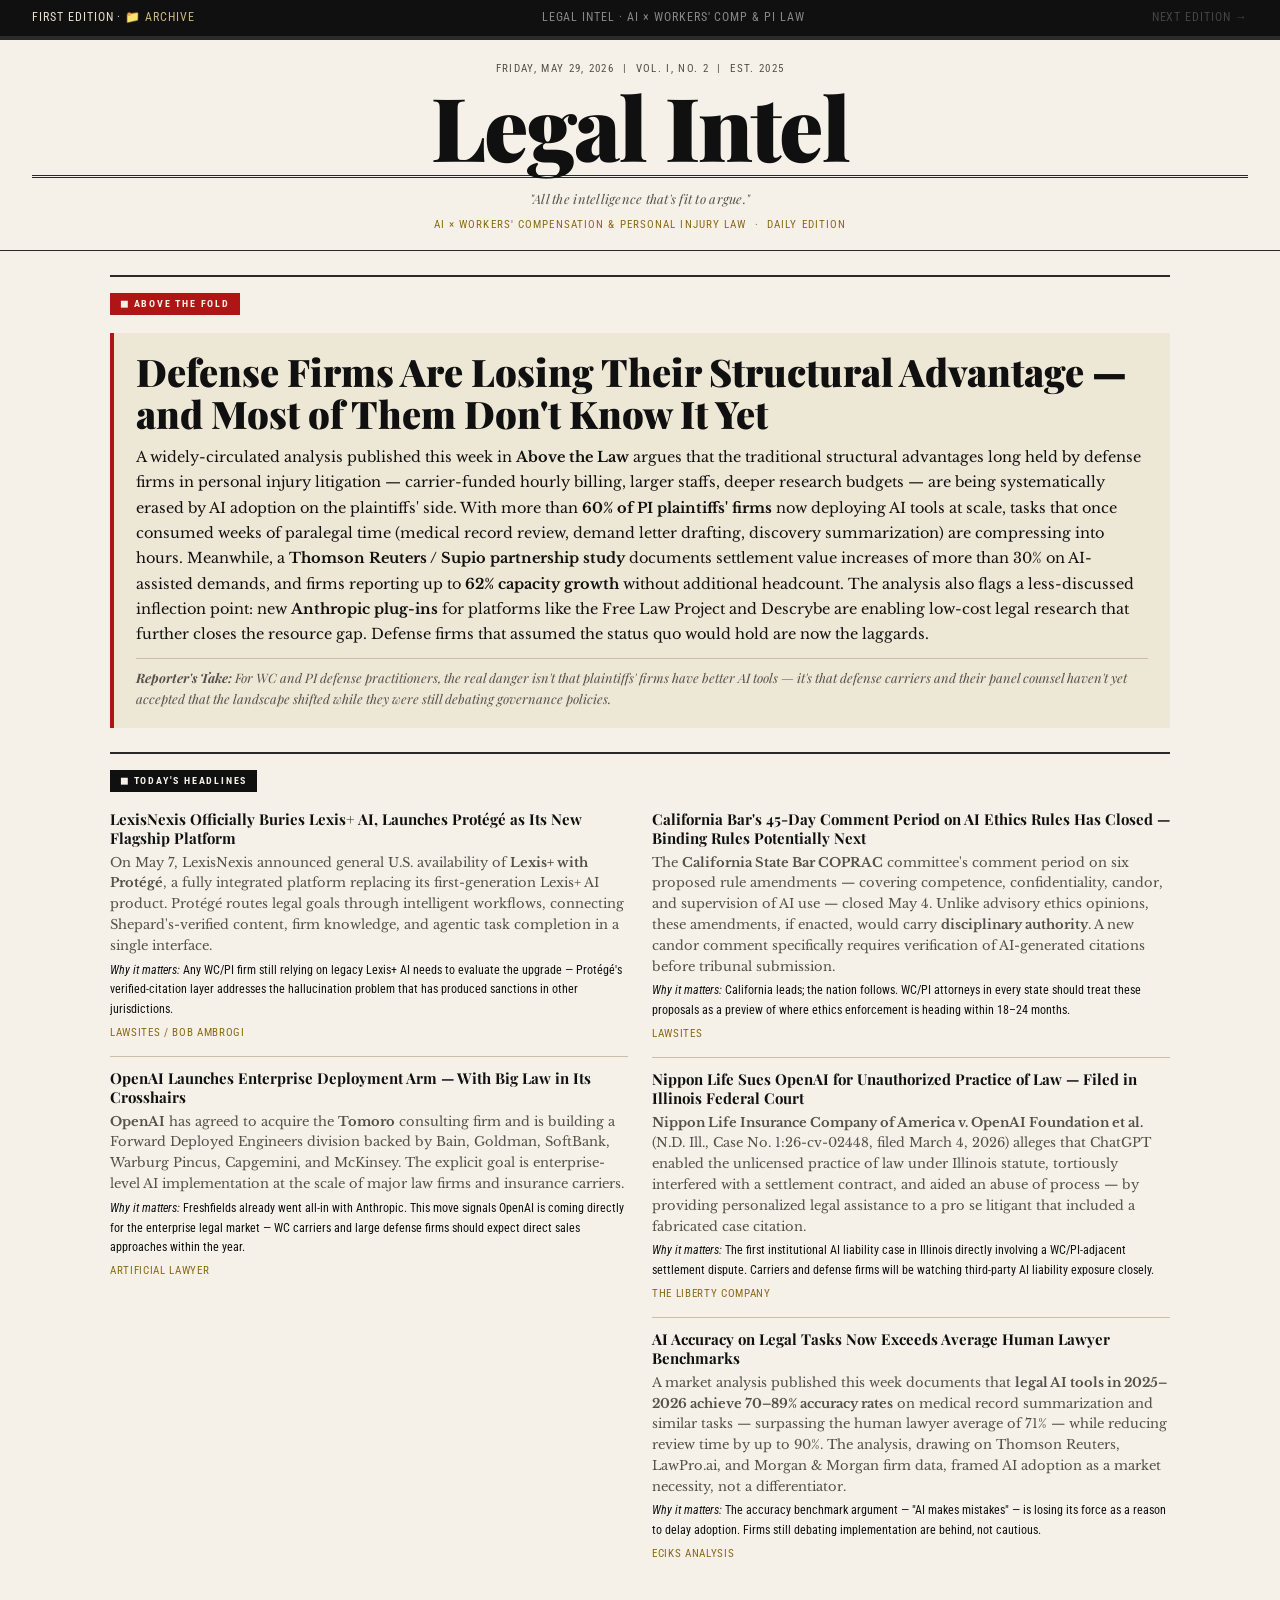
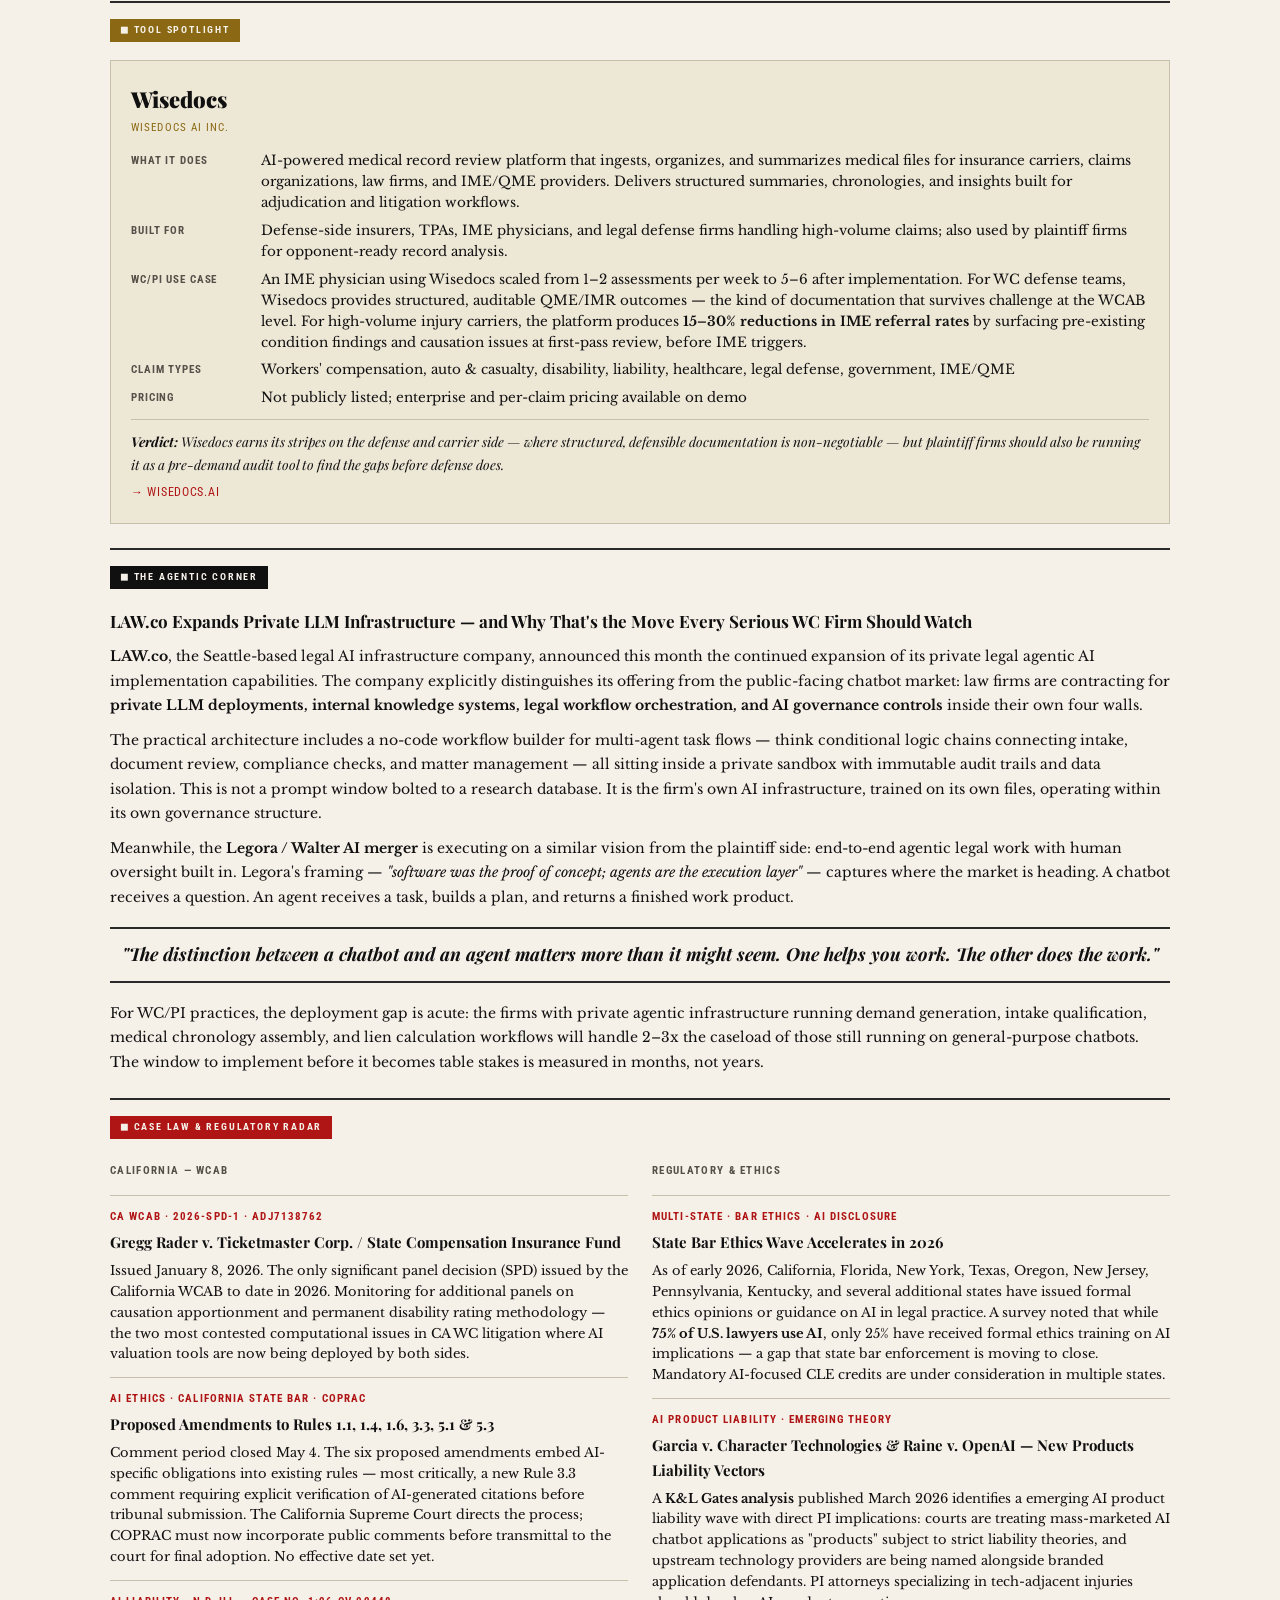
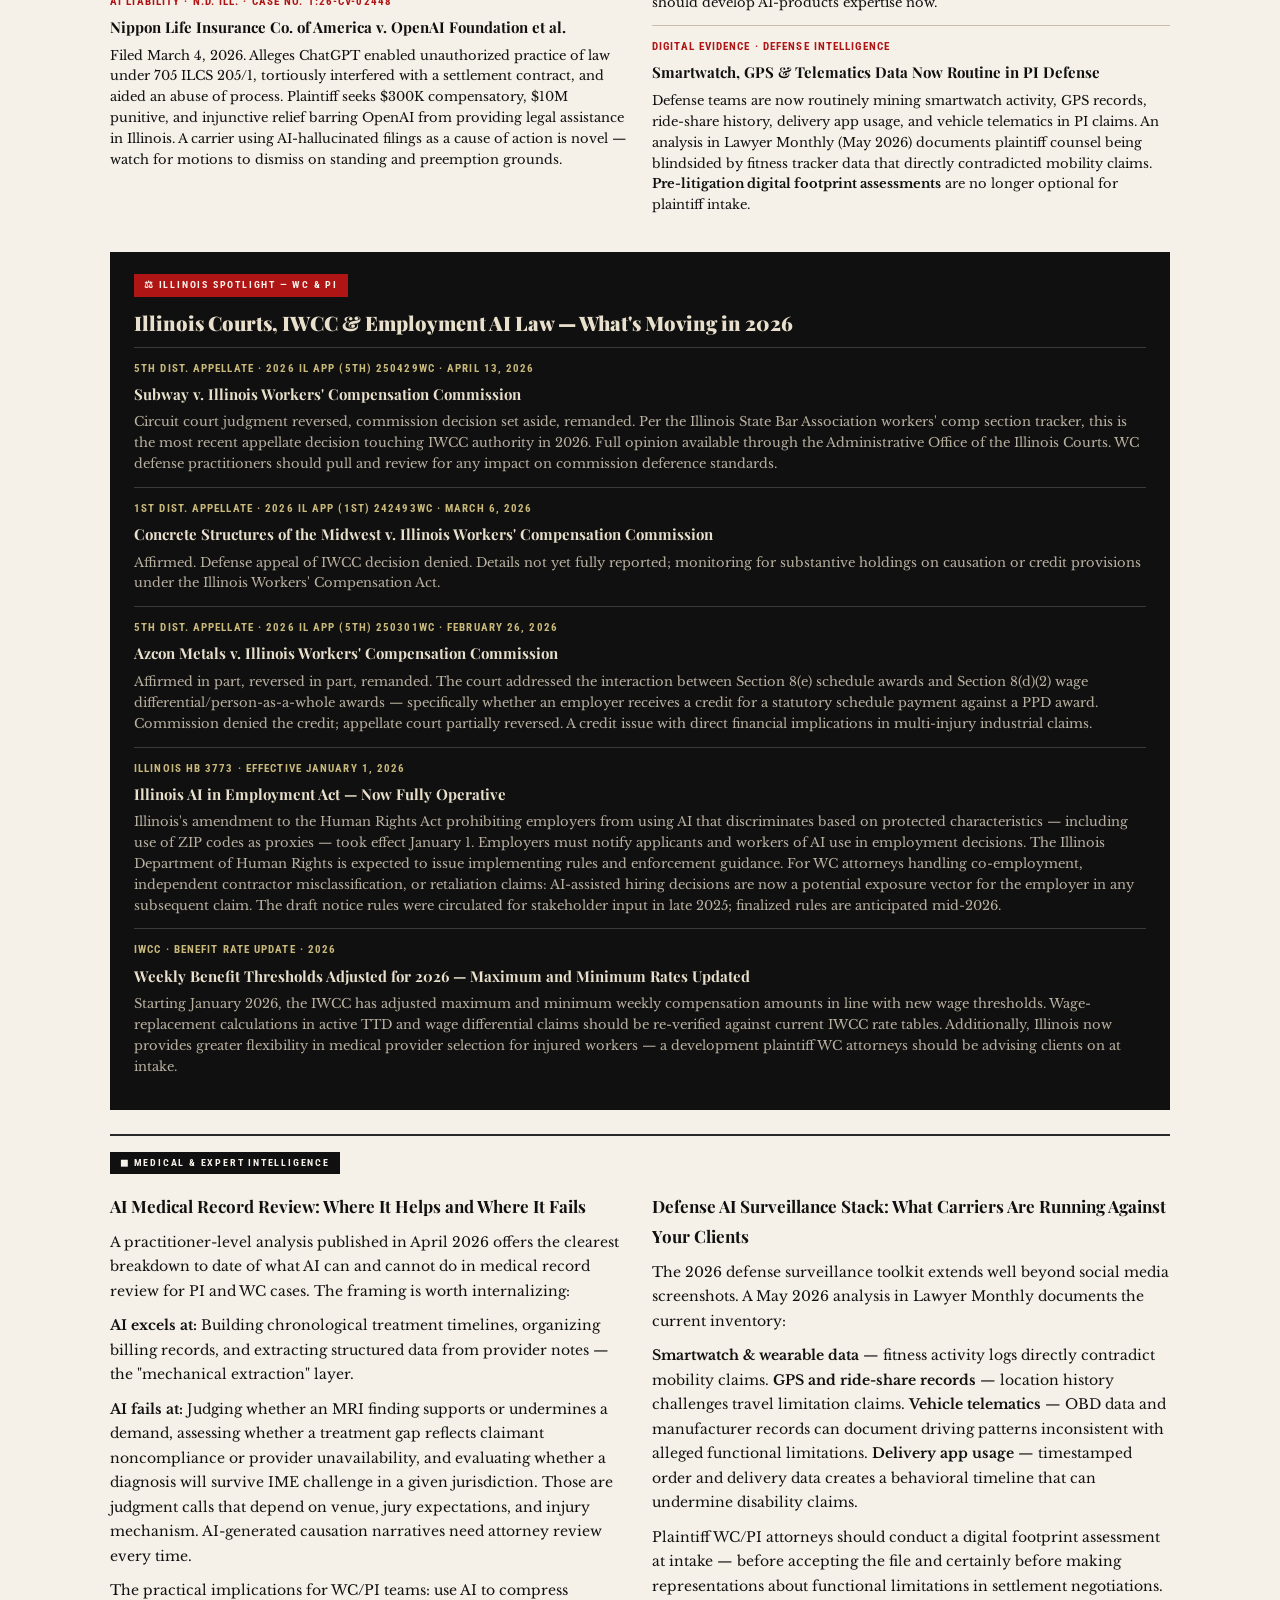
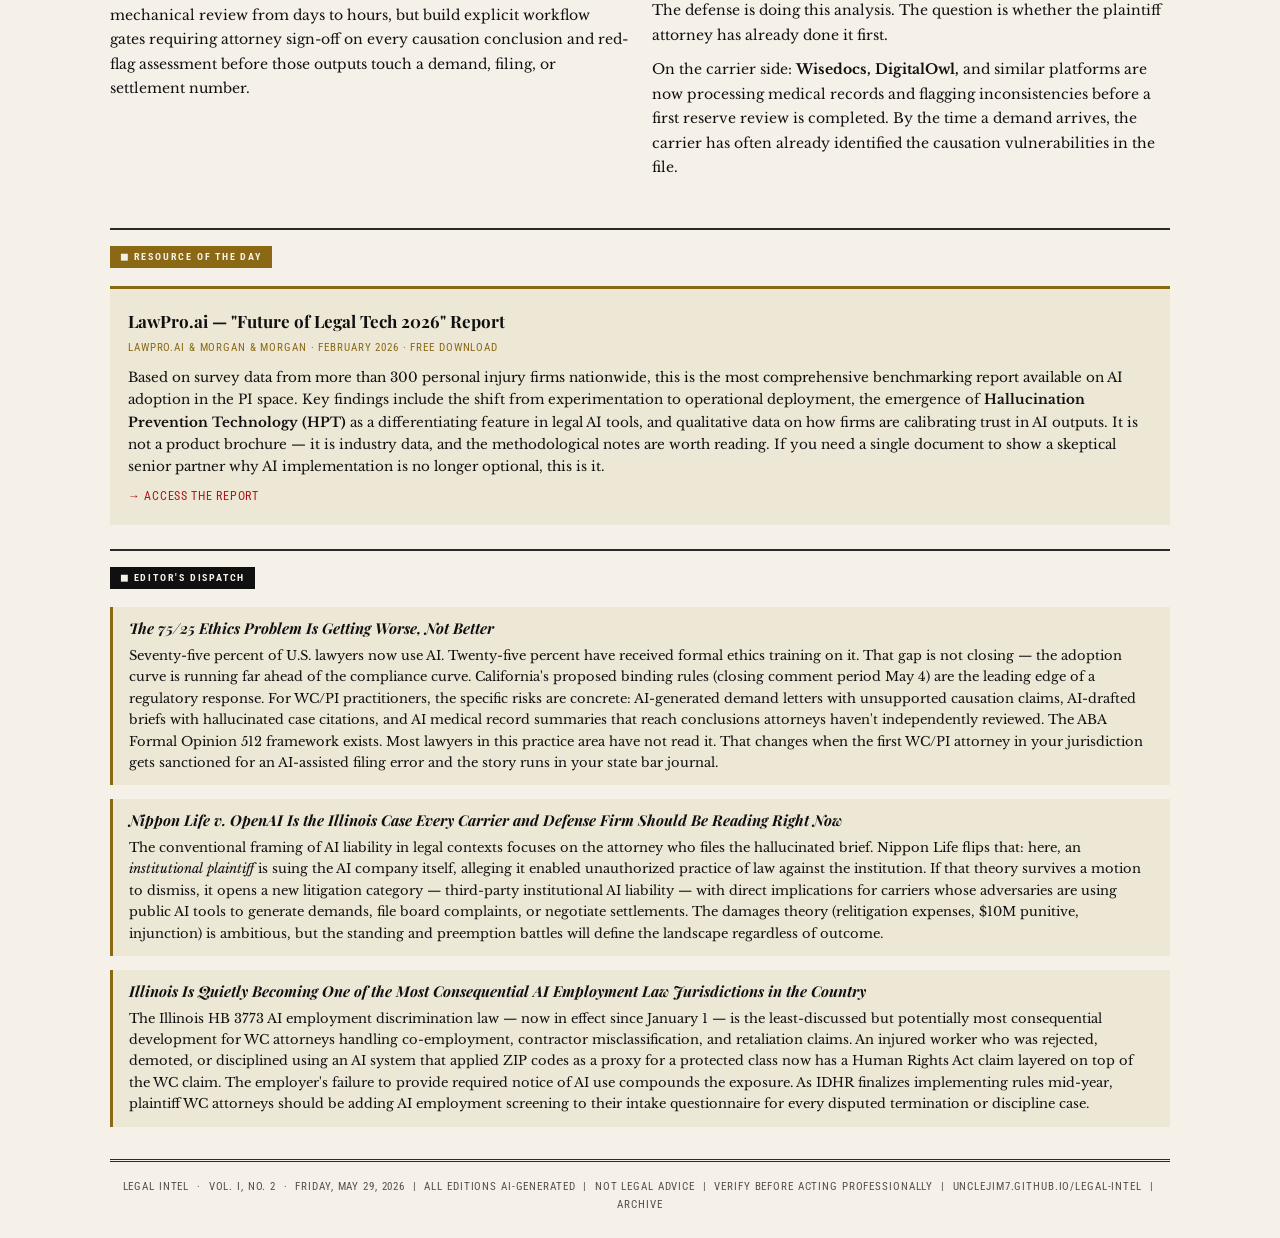
==== commit 35813393: "Add files via upload" ====
--- a/2026-05-29.html
+++ b/2026-05-29.html
@@ -6,495 +6,398 @@
 <title>Legal Intel — May 29, 2026</title>
 <link rel="preconnect" href="https://fonts.googleapis.com">
 <link rel="preconnect" href="https://fonts.gstatic.com" crossorigin>
-<link href="https://fonts.googleapis.com/css2?family=UnifrakturMaguntia&family=Playfair+Display:ital,wght@0,400;0,600;0,700;0,900;1,400;1,600&family=Source+Serif+4:ital,opsz,wght@0,8..60,300;0,8..60,400;0,8..60,600;1,8..60,300;1,8..60,400&family=Libre+Franklin:wght@400;500;600;700&display=swap" rel="stylesheet">
+<link href="https://fonts.googleapis.com/css2?family=Playfair+Display:ital,wght@0,400;0,700;0,900;1,400;1,700&family=Libre+Baskerville:ital,wght@0,400;0,700;1,400&family=Roboto+Condensed:wght@300;400;700&display=swap" rel="stylesheet">
 <style>
   :root {
-    --ink: #1a1208;
-    --ink-light: #3a2e1f;
+    --ink: #111010;
     --paper: #f5f0e8;
-    --paper-warm: #ede7d6;
-    --rule: #2a1f0f;
-    --rule-light: #8a7560;
-    --accent: #8b1a1a;
-    --accent-gold: #c8960c;
-    --col-bg: #f9f5ed;
-    --sidebar-bg: #ede7d6;
-  }
-
-  * { margin: 0; padding: 0; box-sizing: border-box; }
+    --cream: #ede7d6;
+    --rule: #2a2a2a;
+    --red: #b01515;
+    --gold: #8b6914;
+    --muted: #555048;
+    --col-gap: 24px;
+  }
+
+  *, *::before, *::after { box-sizing: border-box; margin: 0; padding: 0; }
 
   body {
     background: var(--paper);
     color: var(--ink);
-    font-family: 'Source Serif 4', Georgia, serif;
-    font-size: 15px;
+    font-family: 'Libre Baskerville', Georgia, serif;
+    font-size: 14px;
     line-height: 1.65;
   }
 
   /* ── NAV BAR ── */
   .edition-nav {
-    background: var(--rule);
-    color: #d4c9b0;
-    font-family: 'Libre Franklin', sans-serif;
-    font-size: 11px;
-    font-weight: 600;
-    letter-spacing: 0.12em;
+    background: var(--ink);
+    color: #e8e0cc;
+    font-family: 'Roboto Condensed', sans-serif;
+    font-size: 12px;
+    letter-spacing: 0.08em;
     text-transform: uppercase;
     display: flex;
     align-items: center;
     justify-content: space-between;
-    padding: 8px 24px;
-  }
-  .edition-nav a {
-    color: #d4c9b0;
-    text-decoration: none;
-    transition: color 0.2s;
-  }
-  .edition-nav a:hover { color: var(--accent-gold); }
-  .edition-nav .nav-disabled {
-    color: #5a5040;
-    cursor: default;
-  }
-  .edition-nav .nav-center { display: flex; gap: 28px; align-items: center; }
+    padding: 8px 32px;
+  }
+  .edition-nav a { color: #c8b97a; text-decoration: none; }
+  .edition-nav a:hover { text-decoration: underline; }
+  .edition-nav .nav-center { color: #888; }
+  .edition-nav .disabled { color: #444; cursor: default; }
 
   /* ── MASTHEAD ── */
   .masthead {
-    border-bottom: 4px double var(--rule);
-    padding: 18px 0 14px;
+    border-top: 4px solid var(--rule);
+    border-bottom: 1px solid var(--rule);
     text-align: center;
+    padding: 20px 32px 16px;
+    position: relative;
     background: var(--paper);
-    position: relative;
-  }
-  .masthead-flag {
-    font-family: 'UnifrakturMaguntia', cursive;
-    font-size: 68px;
-    line-height: 1;
-    color: var(--ink);
-    letter-spacing: -1px;
-  }
+  }
+  .masthead-meta {
+    font-family: 'Roboto Condensed', sans-serif;
+    font-size: 11px;
+    letter-spacing: 0.12em;
+    text-transform: uppercase;
+    color: var(--muted);
+    margin-bottom: 8px;
+  }
+  .masthead h1 {
+    font-family: 'Playfair Display', serif;
+    font-size: clamp(42px, 8vw, 88px);
+    font-weight: 900;
+    line-height: 0.9;
+    letter-spacing: -0.02em;
+    color: var(--ink);
+    margin: 0 0 6px;
+  }
+  .masthead-rule { border: none; border-top: 3px double var(--rule); margin: 10px 0; }
   .masthead-tagline {
     font-family: 'Playfair Display', serif;
     font-style: italic;
-    font-size: 14px;
-    color: var(--ink-light);
-    margin: 2px 0 6px;
-    letter-spacing: 0.04em;
-  }
-  .masthead-meta {
-    font-family: 'Libre Franklin', sans-serif;
-    font-size: 10.5px;
-    font-weight: 600;
-    letter-spacing: 0.14em;
-    text-transform: uppercase;
-    color: var(--rule-light);
-    display: flex;
-    justify-content: center;
-    gap: 0;
-    align-items: center;
-  }
-  .masthead-meta span { padding: 0 12px; border-right: 1px solid var(--rule-light); }
-  .masthead-meta span:last-child { border-right: none; }
-  .masthead-rule {
-    height: 2px;
-    background: var(--rule);
-    margin: 10px 24px 0;
+    font-size: 13px;
+    color: var(--muted);
+    letter-spacing: 0.02em;
+  }
+  .masthead-edition {
+    font-family: 'Roboto Condensed', sans-serif;
+    font-size: 11px;
+    letter-spacing: 0.1em;
+    text-transform: uppercase;
+    color: var(--gold);
+    margin-top: 6px;
   }
 
   /* ── LAYOUT ── */
-  .wrapper {
-    max-width: 1180px;
+  .page-wrapper {
+    max-width: 1100px;
     margin: 0 auto;
-    padding: 0 18px;
-  }
-
+    padding: 0 20px;
+  }
+
+  /* ── SECTION HEADERS ── */
+  .section-rule {
+    border: none;
+    border-top: 2px solid var(--rule);
+    margin: 24px 0 0;
+  }
   .section-label {
-    font-family: 'Libre Franklin', sans-serif;
-    font-size: 9.5px;
-    font-weight: 700;
-    letter-spacing: 0.22em;
-    text-transform: uppercase;
-    color: var(--accent);
-    padding: 10px 0 3px;
-    border-top: 3px solid var(--rule);
-    margin-top: 22px;
-  }
-
-  .rule-single {
-    border: none;
-    border-top: 1px solid var(--rule-light);
-    margin: 16px 0;
-  }
-
-  .rule-double {
-    border: none;
-    border-top: 4px double var(--rule);
-    margin: 20px 0;
-  }
+    font-family: 'Roboto Condensed', sans-serif;
+    font-size: 10px;
+    letter-spacing: 0.18em;
+    text-transform: uppercase;
+    font-weight: 700;
+    color: var(--paper);
+    background: var(--ink);
+    display: inline-block;
+    padding: 3px 10px;
+    margin-bottom: 14px;
+  }
+  .section-label.red { background: var(--red); }
+  .section-label.gold { background: var(--gold); }
 
   /* ── ABOVE THE FOLD ── */
-  .atf {
+  .lead-story {
+    border-left: 4px solid var(--red);
+    padding: 18px 22px;
+    background: var(--cream);
+    margin: 0 0 24px;
+  }
+  .lead-headline {
+    font-family: 'Playfair Display', serif;
+    font-size: clamp(24px, 4vw, 38px);
+    font-weight: 900;
+    line-height: 1.1;
+    color: var(--ink);
+    margin-bottom: 10px;
+  }
+  .lead-body { font-size: 14.5px; line-height: 1.75; margin-bottom: 10px; }
+  .reporters-take {
+    font-family: 'Playfair Display', serif;
+    font-style: italic;
+    font-size: 13px;
+    color: var(--muted);
+    border-top: 1px solid #c8bfab;
+    padding-top: 8px;
     margin-top: 10px;
-    padding: 18px 0;
-    border-bottom: 3px double var(--rule);
-  }
-  .atf-headline {
-    font-family: 'Playfair Display', serif;
-    font-size: 42px;
-    font-weight: 900;
-    line-height: 1.08;
-    color: var(--ink);
-    margin-bottom: 10px;
-    max-width: 820px;
-  }
-  .atf-deck {
-    font-family: 'Playfair Display', serif;
-    font-style: italic;
-    font-size: 17px;
-    color: var(--ink-light);
-    margin-bottom: 14px;
-    max-width: 700px;
-    line-height: 1.4;
-  }
-  .atf-body {
+  }
+
+  /* ── TWO-COLUMN LAYOUT ── */
+  .two-col {
     display: grid;
     grid-template-columns: 1fr 1fr;
-    gap: 28px;
-    align-items: start;
-  }
-  .atf-text p {
-    margin-bottom: 10px;
-    font-size: 15.5px;
-    line-height: 1.72;
-  }
-  .atf-text p:first-child::first-letter {
-    font-family: 'Playfair Display', serif;
-    font-size: 68px;
-    font-weight: 900;
-    float: left;
-    line-height: 0.72;
-    margin: 8px 6px 0 0;
-    color: var(--ink);
-  }
-  .reporters-take {
-    background: var(--paper-warm);
-    border-left: 3px solid var(--accent);
-    padding: 10px 14px;
-    font-style: italic;
-    font-size: 13.5px;
-    color: var(--ink-light);
-    margin-top: 12px;
-  }
-  .reporters-take strong {
-    font-style: normal;
-    font-family: 'Libre Franklin', sans-serif;
-    font-size: 9px;
-    letter-spacing: 0.16em;
-    text-transform: uppercase;
-    color: var(--accent);
-    display: block;
-    margin-bottom: 4px;
-  }
-  .atf-aside {
-    border-left: 1px solid var(--rule-light);
-    padding-left: 22px;
-  }
-  .atf-stat-box {
-    background: var(--rule);
-    color: #f0e8d4;
-    padding: 16px 18px;
-    margin-bottom: 18px;
-  }
-  .atf-stat-box .stat-num {
-    font-family: 'Playfair Display', serif;
-    font-size: 48px;
-    font-weight: 900;
-    line-height: 1;
-    color: var(--accent-gold);
-  }
-  .atf-stat-box .stat-label {
-    font-family: 'Libre Franklin', sans-serif;
-    font-size: 11px;
-    letter-spacing: 0.1em;
-    text-transform: uppercase;
-    margin-top: 4px;
-    color: #c8b898;
-  }
-  .atf-stat-box .stat-desc {
-    font-family: 'Source Serif 4', serif;
-    font-size: 12px;
-    margin-top: 8px;
-    line-height: 1.5;
-    color: #d4c4a8;
-  }
-
-  /* ── THREE COLUMN GRID ── */
+    gap: var(--col-gap);
+    margin-bottom: 24px;
+  }
   .three-col {
     display: grid;
     grid-template-columns: 1fr 1fr 1fr;
-    gap: 0;
-  }
-  .col { padding: 18px 20px 18px 0; }
-  .col + .col {
-    padding-left: 20px;
-    border-left: 1px solid var(--rule-light);
-  }
-
-  /* ── TWO COLUMN ── */
-  .two-col {
-    display: grid;
-    grid-template-columns: 3fr 2fr;
-    gap: 0;
-  }
-  .two-col .col-main { padding-right: 22px; border-right: 1px solid var(--rule-light); }
-  .two-col .col-side { padding-left: 22px; }
+    gap: var(--col-gap);
+    margin-bottom: 24px;
+  }
+  @media (max-width: 720px) {
+    .two-col, .three-col { grid-template-columns: 1fr; }
+  }
 
   /* ── HEADLINES ── */
   .headline-item {
-    padding: 12px 0;
-    border-bottom: 1px solid #c8b898;
-  }
-  .headline-item:last-child { border-bottom: none; }
-  .headline-item h3 {
-    font-family: 'Playfair Display', serif;
-    font-size: 15.5px;
-    font-weight: 700;
-    line-height: 1.3;
-    margin-bottom: 4px;
-  }
-  .headline-item p {
+    border-top: 1px solid #c8bfab;
+    padding-top: 12px;
+    margin-bottom: 14px;
+  }
+  .headline-item:first-child { border-top: none; padding-top: 0; }
+  .headline-hed {
+    font-family: 'Playfair Display', serif;
+    font-weight: 700;
+    font-size: 15px;
+    line-height: 1.25;
+    margin-bottom: 5px;
+    color: var(--ink);
+  }
+  .headline-body { font-size: 13px; line-height: 1.6; color: var(--muted); }
+  .headline-why {
+    font-family: 'Roboto Condensed', sans-serif;
+    font-size: 12px;
+    color: var(--ink);
+    margin-top: 4px;
+    font-style: normal;
+  }
+  .headline-why em { font-style: italic; }
+  .headline-source {
+    font-family: 'Roboto Condensed', sans-serif;
+    font-size: 11px;
+    letter-spacing: 0.06em;
+    color: var(--gold);
+    text-transform: uppercase;
+    margin-top: 4px;
+    display: block;
+  }
+  .headline-source a { color: var(--gold); text-decoration: none; }
+  .headline-source a:hover { text-decoration: underline; }
+
+  /* ── TOOL SPOTLIGHT ── */
+  .tool-card {
+    background: var(--cream);
+    border: 1px solid #c8bfab;
+    padding: 20px;
     font-size: 13.5px;
-    line-height: 1.6;
-    color: var(--ink-light);
-    margin-bottom: 4px;
-  }
-  .why-matters {
-    font-family: 'Source Serif 4', serif;
-    font-style: italic;
-    font-size: 12.5px;
-    color: var(--accent);
-  }
-  .source-tag {
-    font-family: 'Libre Franklin', sans-serif;
-    font-size: 10px;
-    font-weight: 600;
+  }
+  .tool-name {
+    font-family: 'Playfair Display', serif;
+    font-size: 22px;
+    font-weight: 900;
+    color: var(--ink);
+    margin-bottom: 2px;
+  }
+  .tool-company {
+    font-family: 'Roboto Condensed', sans-serif;
+    font-size: 11px;
     letter-spacing: 0.1em;
     text-transform: uppercase;
-    color: var(--rule-light);
-    margin-top: 3px;
-  }
-
-  /* ── TOOL SPOTLIGHT ── */
-  .tool-box {
-    background: var(--sidebar-bg);
-    border: 1px solid var(--rule-light);
-    padding: 18px 20px;
-  }
-  .tool-box .tool-name {
-    font-family: 'Playfair Display', serif;
-    font-size: 24px;
-    font-weight: 900;
-    line-height: 1.1;
-    color: var(--accent);
-    margin-bottom: 3px;
-  }
-  .tool-box .tool-company {
-    font-family: 'Libre Franklin', sans-serif;
-    font-size: 10.5px;
-    font-weight: 700;
-    letter-spacing: 0.14em;
-    text-transform: uppercase;
-    color: var(--rule-light);
+    color: var(--gold);
     margin-bottom: 14px;
-    padding-bottom: 10px;
-    border-bottom: 1px solid var(--rule-light);
-  }
-  .tool-row {
-    display: flex;
-    gap: 6px;
-    margin-bottom: 8px;
-    font-size: 13.5px;
-    line-height: 1.55;
-  }
-  .tool-row .tool-field {
-    font-family: 'Libre Franklin', sans-serif;
-    font-size: 9px;
-    font-weight: 700;
-    letter-spacing: 0.14em;
-    text-transform: uppercase;
-    color: var(--accent);
-    min-width: 82px;
-    padding-top: 2px;
-    flex-shrink: 0;
-  }
+  }
+  .tool-row { display: flex; gap: 10px; margin-bottom: 7px; }
+  .tool-key {
+    font-family: 'Roboto Condensed', sans-serif;
+    font-size: 11px;
+    letter-spacing: 0.08em;
+    text-transform: uppercase;
+    font-weight: 700;
+    min-width: 120px;
+    color: var(--muted);
+    padding-top: 1px;
+  }
+  .tool-val { flex: 1; line-height: 1.55; }
   .tool-verdict {
-    background: var(--rule);
-    color: #f0e8d4;
-    padding: 10px 14px;
+    font-family: 'Playfair Display', serif;
     font-style: italic;
     font-size: 13.5px;
-    margin-top: 12px;
-    line-height: 1.55;
+    color: var(--ink);
+    border-top: 1px solid #c8bfab;
+    padding-top: 10px;
+    margin-top: 10px;
   }
   .tool-link {
     display: inline-block;
-    margin-top: 10px;
-    font-family: 'Libre Franklin', sans-serif;
-    font-size: 10.5px;
-    font-weight: 600;
+    margin-top: 8px;
+    font-family: 'Roboto Condensed', sans-serif;
+    font-size: 12px;
+    letter-spacing: 0.06em;
+    color: var(--red);
+    text-decoration: none;
+    text-transform: uppercase;
+  }
+  .tool-link:hover { text-decoration: underline; }
+
+  /* ── AGENTIC / GENERAL SECTIONS ── */
+  .section-block {
+    font-size: 14px;
+    line-height: 1.75;
+    margin-bottom: 24px;
+  }
+  .section-block h3 {
+    font-family: 'Playfair Display', serif;
+    font-size: 17px;
+    font-weight: 700;
+    margin-bottom: 8px;
+    color: var(--ink);
+  }
+  .section-block p { margin-bottom: 10px; }
+
+  /* ── CASE LAW ── */
+  .case-item {
+    border-top: 1px solid #c8bfab;
+    padding: 12px 0;
+  }
+  .case-citation {
+    font-family: 'Roboto Condensed', sans-serif;
+    font-size: 11px;
     letter-spacing: 0.1em;
     text-transform: uppercase;
-    color: var(--accent);
+    color: var(--red);
+    font-weight: 700;
+    margin-bottom: 4px;
+  }
+  .case-title {
+    font-family: 'Playfair Display', serif;
+    font-size: 15px;
+    font-weight: 700;
+    margin-bottom: 6px;
+  }
+  .case-body { font-size: 13px; line-height: 1.6; }
+
+  /* ── ILLINOIS SPOTLIGHT ── */
+  .illinois-box {
+    background: var(--ink);
+    color: var(--paper);
+    padding: 20px 24px;
+    margin-bottom: 24px;
+  }
+  .illinois-box .section-label { background: var(--red); margin-bottom: 14px; }
+  .illinois-box h2 {
+    font-family: 'Playfair Display', serif;
+    font-size: 20px;
+    font-weight: 900;
+    color: #e8e0cc;
+    margin-bottom: 12px;
+    line-height: 1.2;
+  }
+  .illinois-box .case-citation { color: #c8b97a; }
+  .illinois-box .case-title { color: #e8e0cc; }
+  .illinois-box .case-body { color: #b8b0a0; font-size: 13px; }
+  .illinois-box .case-item { border-top-color: #3a3a3a; }
+
+  /* ── RESOURCE ── */
+  .resource-card {
+    background: var(--cream);
+    border-top: 3px solid var(--gold);
+    padding: 18px;
+    font-size: 13.5px;
+  }
+  .resource-title {
+    font-family: 'Playfair Display', serif;
+    font-size: 17px;
+    font-weight: 700;
+    margin-bottom: 4px;
+  }
+  .resource-meta {
+    font-family: 'Roboto Condensed', sans-serif;
+    font-size: 11px;
+    letter-spacing: 0.08em;
+    text-transform: uppercase;
+    color: var(--gold);
+    margin-bottom: 10px;
+  }
+  .resource-body { line-height: 1.65; }
+  .resource-link {
+    display: inline-block;
+    margin-top: 8px;
+    font-family: 'Roboto Condensed', sans-serif;
+    font-size: 12px;
+    text-transform: uppercase;
+    letter-spacing: 0.06em;
+    color: var(--red);
     text-decoration: none;
-    border-bottom: 1px solid var(--accent);
-  }
-
-  /* ── SECTION BODIES ── */
-  .section-headline {
-    font-family: 'Playfair Display', serif;
-    font-size: 22px;
-    font-weight: 700;
-    line-height: 1.2;
-    margin-bottom: 8px;
-  }
-  .body-text p {
-    font-size: 14px;
-    line-height: 1.7;
-    margin-bottom: 9px;
-  }
-  .body-text strong { color: var(--ink); }
-  .body-text a {
-    color: var(--accent);
-    text-decoration: none;
-    border-bottom: 1px solid #c8a0a0;
-  }
-
-  /* ── CASE LAW ── */
-  .caselaw-item {
-    padding: 10px 0;
-    border-bottom: 1px solid #c8b898;
-  }
-  .caselaw-item:last-child { border-bottom: none; }
-  .caselaw-item .case-name {
-    font-family: 'Playfair Display', serif;
-    font-size: 14.5px;
-    font-weight: 700;
+  }
+  .resource-link:hover { text-decoration: underline; }
+
+  /* ── DISPATCH ── */
+  .dispatch-item {
+    border-left: 3px solid var(--gold);
+    padding: 12px 16px;
+    margin-bottom: 14px;
+    background: var(--cream);
+  }
+  .dispatch-take {
+    font-family: 'Playfair Display', serif;
     font-style: italic;
-    color: var(--ink);
-    margin-bottom: 3px;
-  }
-  .caselaw-item .case-cite {
-    font-family: 'Libre Franklin', sans-serif;
-    font-size: 10px;
-    font-weight: 600;
-    letter-spacing: 0.1em;
-    text-transform: uppercase;
-    color: var(--rule-light);
-    margin-bottom: 5px;
-  }
-  .caselaw-item p {
-    font-size: 13px;
-    line-height: 1.6;
-    color: var(--ink-light);
-  }
-
-  /* ── EDITOR'S DISPATCH ── */
-  .dispatch-item {
-    padding: 12px 0 12px 16px;
-    border-left: 3px solid var(--accent-gold);
-    margin-bottom: 14px;
-  }
-  .dispatch-item h4 {
-    font-family: 'Playfair Display', serif;
-    font-size: 14px;
-    font-weight: 700;
-    margin-bottom: 5px;
-  }
-  .dispatch-item p {
-    font-size: 13.5px;
-    line-height: 1.65;
-    color: var(--ink-light);
-  }
-
-  /* ── RESOURCE BOX ── */
-  .resource-box {
-    background: var(--paper-warm);
-    border-top: 3px solid var(--rule);
-    border-bottom: 3px solid var(--rule);
-    padding: 14px 18px;
-  }
-  .resource-box h3 {
-    font-family: 'Playfair Display', serif;
-    font-size: 17px;
-    font-weight: 700;
+    font-size: 15px;
+    font-weight: 700;
+    color: var(--ink);
     margin-bottom: 6px;
-  }
-  .resource-box p {
-    font-size: 13px;
-    line-height: 1.65;
-    color: var(--ink-light);
-    margin-bottom: 6px;
-  }
-  .resource-box a {
-    font-family: 'Libre Franklin', sans-serif;
-    font-size: 10.5px;
-    font-weight: 600;
-    letter-spacing: 0.1em;
-    text-transform: uppercase;
-    color: var(--accent);
-    text-decoration: none;
-    border-bottom: 1px solid var(--accent);
-  }
-
-  /* ── COLOPHON ── */
-  .colophon {
-    border-top: 4px double var(--rule);
-    margin-top: 28px;
-    padding: 14px 0 24px;
+    line-height: 1.3;
+  }
+  .dispatch-body { font-size: 13px; line-height: 1.65; }
+
+  /* ── COLUMN DIVIDERS ── */
+  .col-divider {
+    border: none;
+    border-left: 1px solid #c8bfab;
+    height: auto;
+  }
+
+  /* ── FOOTER ── */
+  .footer {
+    border-top: 3px double var(--rule);
+    margin-top: 32px;
+    padding: 16px 0 24px;
     text-align: center;
-    font-family: 'Libre Franklin', sans-serif;
-    font-size: 10px;
-    letter-spacing: 0.1em;
-    text-transform: uppercase;
-    color: var(--rule-light);
-  }
-  .colophon strong { color: var(--ink-light); }
-
-  /* ── PULL QUOTE ── */
+    font-family: 'Roboto Condensed', sans-serif;
+    font-size: 11px;
+    letter-spacing: 0.08em;
+    text-transform: uppercase;
+    color: var(--muted);
+  }
+  .footer a { color: var(--muted); text-decoration: none; }
+
+  /* ── UTILITIES ── */
+  b, strong { font-weight: 700; }
+  .dingbat { color: var(--red); font-size: 10px; }
   .pull-quote {
     font-family: 'Playfair Display', serif;
     font-style: italic;
-    font-size: 20px;
-    line-height: 1.4;
+    font-size: 18px;
+    font-weight: 700;
     color: var(--ink);
     border-top: 2px solid var(--rule);
     border-bottom: 2px solid var(--rule);
-    padding: 14px 6px;
-    margin: 16px 0;
+    padding: 14px 0;
+    margin: 18px 0;
+    line-height: 1.3;
     text-align: center;
-  }
-
-  /* ── FIRST EDITION BADGE ── */
-  .first-edition-badge {
-    display: inline-block;
-    background: var(--accent);
-    color: #f5f0e8;
-    font-family: 'Libre Franklin', sans-serif;
-    font-size: 9px;
-    font-weight: 700;
-    letter-spacing: 0.16em;
-    text-transform: uppercase;
-    padding: 4px 10px;
-    margin-bottom: 6px;
-  }
-
-  @media (max-width: 900px) {
-    .atf-body, .three-col, .two-col { grid-template-columns: 1fr; }
-    .two-col .col-main { padding-right: 0; border-right: none; border-bottom: 1px solid var(--rule-light); padding-bottom: 18px; }
-    .two-col .col-side { padding-left: 0; padding-top: 18px; }
-    .col + .col { border-left: none; padding-left: 0; border-top: 1px solid var(--rule-light); padding-top: 18px; }
-    .atf-aside { border-left: none; padding-left: 0; border-top: 1px solid var(--rule-light); padding-top: 16px; }
-    .masthead-flag { font-size: 44px; }
-    .atf-headline { font-size: 28px; }
   }
 </style>
 </head>
@@ -502,348 +405,333 @@
 
 <!-- EDITION NAV BAR -->
 <nav class="edition-nav">
-  <span class="nav-disabled">First Edition</span>
-  <div class="nav-center">
-    <a href="archive.html">📁 Archive</a>
-  </div>
-  <span class="nav-disabled">May 30 →</span>
+  <span>First Edition · <a href="archive.html">📁 Archive</a></span>
+  <span class="nav-center">Legal Intel · AI × Workers' Comp &amp; PI Law</span>
+  <span class="disabled">Next Edition →</span>
 </nav>
 
 <!-- MASTHEAD -->
 <div class="masthead">
-  <div class="wrapper">
-    <div class="first-edition-badge">◆ Inaugural Edition ◆</div>
-    <div class="masthead-flag">Legal Intel</div>
-    <div class="masthead-tagline">"All the intelligence that's fit to argue."</div>
-    <div class="masthead-meta">
-      <span>Friday, May 29, 2026</span>
-      <span>Vol. I, No. 1</span>
-      <span>AI × Workers' Comp &amp; Personal Injury Law</span>
-      <span>Est. 2025</span>
-    </div>
-    <div class="masthead-rule"></div>
-  </div>
+  <div class="masthead-meta">Friday, May 29, 2026 &nbsp;|&nbsp; Vol. I, No. 2 &nbsp;|&nbsp; Est. 2025</div>
+  <h1>Legal Intel</h1>
+  <hr class="masthead-rule">
+  <div class="masthead-tagline">"All the intelligence that's fit to argue."</div>
+  <div class="masthead-edition">AI × Workers' Compensation &amp; Personal Injury Law &nbsp;·&nbsp; Daily Edition</div>
 </div>
 
-<div class="wrapper">
-
-  <!-- ══ ABOVE THE FOLD ══ -->
-  <div class="section-label">◼ Above the Fold — Lead Story</div>
-  <div class="atf">
-    <div class="atf-headline">The PI Market Crosses an Inflection Point: AI Fluency Is No Longer Optional</div>
-    <div class="atf-deck">With 60% of personal injury firms now deploying AI tools and a $12.76 billion software market expanding at nearly 7% annually, the era of watching from the sidelines is officially over.</div>
-    <div class="atf-body">
-      <div class="atf-text">
-        <p>The personal injury legal market entered 2026 having cleared a threshold that few analysts predicted would arrive this quickly: technology adoption has shifted from competitive advantage to competitive necessity. More than <strong>60% of personal injury law firms</strong> now report active use of AI tools for case management, intake processing, and legal research — a figure that has nearly doubled in eighteen months. The underlying economics are unforgiving for laggards. Firms with integrated AI technology stacks are processing cases faster, achieving stronger settlement outcomes, and retaining clients at rates that are straining traditional-practice firms with no clear path to match without capital investment.</p>
-        <p>The sharpest adoption curve is in <strong>medical record review</strong>, where 56% of firms have targeted AI deployment as their primary automation priority. The practical stakes are high: legal AI tools now achieve 70–89% accuracy on medical record extraction and summarization tasks — a range that, according to current industry benchmarks, now meets or exceeds the average human lawyer performance at 71% — while reducing review time by up to 90%. For a WC firm running 200 active files, that compression is the difference between a sustainable practice and a paralegal staffing crisis.</p>
-        <p>Private equity has noticed. PE-backed investment in personal injury legal platforms is accelerating, driven by the thesis that technology creates defensible scale advantages in a market historically fragmented into solo and small-firm practitioners. The <strong>Personal Injury Law Software Market</strong> reached $12.76 billion in 2025 and is expanding at a 6.93% CAGR — a rate that will roughly double the market in a decade if it holds. Even small firms are responding: 47% of PI practices with fewer than ten attorneys report measurable efficiency gains within six months of AI adoption.</p>
-        <div class="reporters-take">
-          <strong>Reporter's Take</strong>
-          The firms most at risk aren't the ones that tried AI and found it wanting — it's the ones that haven't tried at all and are building their entire competitive posture on relationships and reputation while their opponents are building on throughput and margin. Reputation travels slowly; lost market share travels fast.
-        </div>
-      </div>
-      <div class="atf-aside">
-        <div class="atf-stat-box">
-          <div class="stat-num">60%</div>
-          <div class="stat-label">PI firms using AI tools</div>
-          <div class="stat-desc">Up from roughly 32% in 2024. Medical record review is the No. 1 targeted workflow at 56% of adopting firms.</div>
-        </div>
-        <div class="atf-stat-box">
-          <div class="stat-num">$12.76B</div>
-          <div class="stat-label">PI Law Software Market (2025)</div>
-          <div class="stat-desc">Growing at 6.93% CAGR, driven by demand for AI-powered intake, record review, and settlement analytics.</div>
-        </div>
-        <div class="atf-stat-box">
-          <div class="stat-num">90%</div>
-          <div class="stat-label">Reduction in record review time</div>
-          <div class="stat-desc">Top AI platforms compress days of manual review to minutes, with accuracy rates now competitive with attorney-level review on structured extraction tasks.</div>
-        </div>
-      </div>
-    </div>
-  </div>
-
-  <!-- ══ TODAY'S HEADLINES ══ -->
-  <div class="section-label">◼ Today's Headlines</div>
+<div class="page-wrapper">
+
+  <!-- ══════════════════════════════════════════
+       ABOVE THE FOLD — LEAD STORY
+  ══════════════════════════════════════════ -->
+  <hr class="section-rule">
+  <div style="padding-top:14px; margin-bottom:4px;">
+    <span class="section-label red">◼ Above the Fold</span>
+  </div>
+
+  <div class="lead-story">
+    <div class="lead-headline">Defense Firms Are Losing Their Structural Advantage — and Most of Them Don't Know It Yet</div>
+    <p class="lead-body">
+      A widely-circulated analysis published this week in <strong>Above the Law</strong> argues that the traditional structural advantages long held by defense firms in personal injury litigation — carrier-funded hourly billing, larger staffs, deeper research budgets — are being systematically erased by AI adoption on the plaintiffs' side. With more than <strong>60% of PI plaintiffs' firms</strong> now deploying AI tools at scale, tasks that once consumed weeks of paralegal time (medical record review, demand letter drafting, discovery summarization) are compressing into hours. Meanwhile, a <strong>Thomson Reuters / Supio partnership study</strong> documents settlement value increases of more than 30% on AI-assisted demands, and firms reporting up to <strong>62% capacity growth</strong> without additional headcount. The analysis also flags a less-discussed inflection point: new <strong>Anthropic plug-ins</strong> for platforms like the Free Law Project and Descrybe are enabling low-cost legal research that further closes the resource gap. Defense firms that assumed the status quo would hold are now the laggards.
+    </p>
+    <div class="reporters-take">
+      <strong>Reporter's Take:</strong> For WC and PI defense practitioners, the real danger isn't that plaintiffs' firms have better AI tools — it's that defense carriers and their panel counsel haven't yet accepted that the landscape shifted while they were still debating governance policies.
+    </div>
+  </div>
+
+  <!-- ══════════════════════════════════════════
+       TODAY'S HEADLINES
+  ══════════════════════════════════════════ -->
+  <hr class="section-rule">
+  <div style="padding-top:14px; margin-bottom:4px;">
+    <span class="section-label">◼ Today's Headlines</span>
+  </div>
+
+  <div class="two-col" style="margin-bottom:0;">
+    <div>
+      <div class="headline-item">
+        <div class="headline-hed">LexisNexis Officially Buries Lexis+ AI, Launches Protégé as Its New Flagship Platform</div>
+        <div class="headline-body">On May 7, LexisNexis announced general U.S. availability of <strong>Lexis+ with Protégé</strong>, a fully integrated platform replacing its first-generation Lexis+ AI product. Protégé routes legal goals through intelligent workflows, connecting Shepard's-verified content, firm knowledge, and agentic task completion in a single interface.</div>
+        <div class="headline-why"><em>Why it matters:</em> Any WC/PI firm still relying on legacy Lexis+ AI needs to evaluate the upgrade — Protégé's verified-citation layer addresses the hallucination problem that has produced sanctions in other jurisdictions.</div>
+        <span class="headline-source"><a href="https://www.lawnext.com/2026/02/lexisnexis-launches-lexis-with-protege-replacing-lexis-ai-with-an-end-to-end-workflow-platform.html" target="_blank">LawSites / Bob Ambrogi</a></span>
+      </div>
+
+      <div class="headline-item">
+        <div class="headline-hed">OpenAI Launches Enterprise Deployment Arm — With Big Law in Its Crosshairs</div>
+        <div class="headline-body"><strong>OpenAI</strong> has agreed to acquire the <strong>Tomoro</strong> consulting firm and is building a Forward Deployed Engineers division backed by Bain, Goldman, SoftBank, Warburg Pincus, Capgemini, and McKinsey. The explicit goal is enterprise-level AI implementation at the scale of major law firms and insurance carriers.</div>
+        <div class="headline-why"><em>Why it matters:</em> Freshfields already went all-in with Anthropic. This move signals OpenAI is coming directly for the enterprise legal market — WC carriers and large defense firms should expect direct sales approaches within the year.</div>
+        <span class="headline-source"><a href="https://www.artificiallawyer.com/2026/05/12/openai-launches-deployment-company-will-it-impact-legal-tech/" target="_blank">Artificial Lawyer</a></span>
+      </div>
+    </div>
+
+    <div>
+      <div class="headline-item">
+        <div class="headline-hed">California Bar's 45-Day Comment Period on AI Ethics Rules Has Closed — Binding Rules Potentially Next</div>
+        <div class="headline-body">The <strong>California State Bar COPRAC</strong> committee's comment period on six proposed rule amendments — covering competence, confidentiality, candor, and supervision of AI use — closed May 4. Unlike advisory ethics opinions, these amendments, if enacted, would carry <strong>disciplinary authority</strong>. A new candor comment specifically requires verification of AI-generated citations before tribunal submission.</div>
+        <div class="headline-why"><em>Why it matters:</em> California leads; the nation follows. WC/PI attorneys in every state should treat these proposals as a preview of where ethics enforcement is heading within 18–24 months.</div>
+        <span class="headline-source"><a href="https://www.lawnext.com/2026/05/california-bar-proposes-rule-requiring-lawyers-to-verify-every-ai-output-and-five-other-ai-focused-ethics-changes.html" target="_blank">LawSites</a></span>
+      </div>
+
+      <div class="headline-item">
+        <div class="headline-hed">Nippon Life Sues OpenAI for Unauthorized Practice of Law — Filed in Illinois Federal Court</div>
+        <div class="headline-body"><strong>Nippon Life Insurance Company of America v. OpenAI Foundation et al.</strong> (N.D. Ill., Case No. 1:26-cv-02448, filed March 4, 2026) alleges that ChatGPT enabled the unlicensed practice of law under Illinois statute, tortiously interfered with a settlement contract, and aided an abuse of process — by providing personalized legal assistance to a pro se litigant that included a fabricated case citation.</div>
+        <div class="headline-why"><em>Why it matters:</em> The first institutional AI liability case in Illinois directly involving a WC/PI-adjacent settlement dispute. Carriers and defense firms will be watching third-party AI liability exposure closely.</div>
+        <span class="headline-source"><a href="https://libertycompany.com/news/executive-lines/the-open-ai-lawsuit-emerging-ai-liability-risks-and-insurance-considerations/" target="_blank">The Liberty Company</a></span>
+      </div>
+
+      <div class="headline-item">
+        <div class="headline-hed">AI Accuracy on Legal Tasks Now Exceeds Average Human Lawyer Benchmarks</div>
+        <div class="headline-body">A market analysis published this week documents that <strong>legal AI tools in 2025–2026 achieve 70–89% accuracy rates</strong> on medical record summarization and similar tasks — surpassing the human lawyer average of 71% — while reducing review time by up to 90%. The analysis, drawing on Thomson Reuters, LawPro.ai, and Morgan &amp; Morgan firm data, framed AI adoption as a market necessity, not a differentiator.</div>
+        <div class="headline-why"><em>Why it matters:</em> The accuracy benchmark argument — "AI makes mistakes" — is losing its force as a reason to delay adoption. Firms still debating implementation are behind, not cautious.</div>
+        <span class="headline-source"><a href="https://eciks.org/5590-94481-injury-lawyer-market-grows-competitive-in-2026-as-firms-adopt-ai-technology" target="_blank">ECIKS Analysis</a></span>
+      </div>
+    </div>
+  </div>
+
+  <!-- ══════════════════════════════════════════
+       TOOL SPOTLIGHT
+  ══════════════════════════════════════════ -->
+  <hr class="section-rule">
+  <div style="padding-top:14px; margin-bottom:4px;">
+    <span class="section-label gold">◼ Tool Spotlight</span>
+  </div>
+
+  <div class="tool-card">
+    <div class="tool-name">Wisedocs</div>
+    <div class="tool-company">Wisedocs AI Inc.</div>
+    <div class="tool-row">
+      <span class="tool-key">What It Does</span>
+      <span class="tool-val">AI-powered medical record review platform that ingests, organizes, and summarizes medical files for insurance carriers, claims organizations, law firms, and IME/QME providers. Delivers structured summaries, chronologies, and insights built for adjudication and litigation workflows.</span>
+    </div>
+    <div class="tool-row">
+      <span class="tool-key">Built For</span>
+      <span class="tool-val">Defense-side insurers, TPAs, IME physicians, and legal defense firms handling high-volume claims; also used by plaintiff firms for opponent-ready record analysis.</span>
+    </div>
+    <div class="tool-row">
+      <span class="tool-key">WC/PI Use Case</span>
+      <span class="tool-val">An IME physician using Wisedocs scaled from 1–2 assessments per week to 5–6 after implementation. For WC defense teams, Wisedocs provides structured, auditable QME/IMR outcomes — the kind of documentation that survives challenge at the WCAB level. For high-volume injury carriers, the platform produces <strong>15–30% reductions in IME referral rates</strong> by surfacing pre-existing condition findings and causation issues at first-pass review, before IME triggers.</span>
+    </div>
+    <div class="tool-row">
+      <span class="tool-key">Claim Types</span>
+      <span class="tool-val">Workers' compensation, auto &amp; casualty, disability, liability, healthcare, legal defense, government, IME/QME</span>
+    </div>
+    <div class="tool-row">
+      <span class="tool-key">Pricing</span>
+      <span class="tool-val">Not publicly listed; enterprise and per-claim pricing available on demo</span>
+    </div>
+    <div class="tool-verdict">
+      <strong>Verdict:</strong> Wisedocs earns its stripes on the defense and carrier side — where structured, defensible documentation is non-negotiable — but plaintiff firms should also be running it as a pre-demand audit tool to find the gaps before defense does.
+    </div>
+    <a href="https://www.wisedocs.ai" class="tool-link" target="_blank">→ wisedocs.ai</a>
+  </div>
+
+  <!-- ══════════════════════════════════════════
+       AGENTIC CORNER
+  ══════════════════════════════════════════ -->
+  <hr class="section-rule">
+  <div style="padding-top:14px; margin-bottom:4px;">
+    <span class="section-label">◼ The Agentic Corner</span>
+  </div>
+
+  <div class="section-block">
+    <h3>LAW.co Expands Private LLM Infrastructure — and Why That's the Move Every Serious WC Firm Should Watch</h3>
+    <p>
+      <strong>LAW.co</strong>, the Seattle-based legal AI infrastructure company, announced this month the continued expansion of its private legal agentic AI implementation capabilities. The company explicitly distinguishes its offering from the public-facing chatbot market: law firms are contracting for <strong>private LLM deployments, internal knowledge systems, legal workflow orchestration, and AI governance controls</strong> inside their own four walls.
+    </p>
+    <p>
+      The practical architecture includes a no-code workflow builder for multi-agent task flows — think conditional logic chains connecting intake, document review, compliance checks, and matter management — all sitting inside a private sandbox with immutable audit trails and data isolation. This is not a prompt window bolted to a research database. It is the firm's own AI infrastructure, trained on its own files, operating within its own governance structure.
+    </p>
+    <p>
+      Meanwhile, the <strong>Legora / Walter AI merger</strong> is executing on a similar vision from the plaintiff side: end-to-end agentic legal work with human oversight built in. Legora's framing — <em>"software was the proof of concept; agents are the execution layer"</em> — captures where the market is heading. A chatbot receives a question. An agent receives a task, builds a plan, and returns a finished work product.
+    </p>
+    <div class="pull-quote">"The distinction between a chatbot and an agent matters more than it might seem. One helps you work. The other does the work."</div>
+    <p>
+      For WC/PI practices, the deployment gap is acute: the firms with private agentic infrastructure running demand generation, intake qualification, medical chronology assembly, and lien calculation workflows will handle 2–3x the caseload of those still running on general-purpose chatbots. The window to implement before it becomes table stakes is measured in months, not years.
+    </p>
+  </div>
+
+  <!-- ══════════════════════════════════════════
+       CASE LAW & REGULATORY RADAR
+  ══════════════════════════════════════════ -->
+  <hr class="section-rule">
+  <div style="padding-top:14px; margin-bottom:4px;">
+    <span class="section-label red">◼ Case Law &amp; Regulatory Radar</span>
+  </div>
+
   <div class="two-col">
-    <div class="col-main">
-      <div class="headline-item">
-        <h3>Freshfields–Anthropic Deal Puts 5,700 Attorneys on Claude — And Signals What Enterprise Legal AI Looks Like at Scale</h3>
-        <p>Global firm Freshfields formalized a multi-year co-development agreement with Anthropic in April to build AI-native legal workflows, deploying Claude across all 33 offices with 500% usage growth in the first six weeks. The partnership includes plans to expand to Anthropic's agentic <strong>Cowork</strong> platform.</p>
-        <p class="why-matters"><em>Why it matters:</em> This is the template: not a tool license but a co-build relationship. WC/PI founders should watch whether boutique-firm equivalents emerge in the plaintiff space — the cost gap between BigLaw and small-firm AI infrastructure is narrowing fast.</p>
-        <div class="source-tag">Source: Freshfields / Anthropic, April 23, 2026</div>
-      </div>
-      <div class="headline-item">
-        <h3>LAW.co Expands Private LLM Deployment Infrastructure as Firms Demand "Governed" Agentic AI</h3>
-        <p>Seattle-based <strong>LAW.co</strong> announced expanded enterprise capabilities for private LLM deployments, legal workflow orchestration, and cybersecurity-conscious AI infrastructure. The push reflects rising demand from firms that want agentic workflows without routing sensitive client data through public cloud models.</p>
-        <p class="why-matters"><em>Why it matters:</em> WC and PI firms holding HIPAA-covered medical records and sensitive IME reports face real confidentiality exposure with public AI platforms. Private deployment infrastructure is becoming a distinct product category — and an ethical compliance question.</p>
-        <div class="source-tag">Source: LAW.co, May 19, 2026</div>
-      </div>
-      <div class="headline-item">
-        <h3>Chinese Court Rules AI-Driven Workforce Replacement Without Compensation Is Illegal — EU Deadline Looms</h3>
-        <p>A landmark Chinese appellate ruling held that companies cannot dump transition costs of AI automation onto workers without meeting retraining, reassignment, and fair-compensation obligations — a decision with direct parallels to EU AI Act employment-decision requirements taking effect in August 2026.</p>
-        <p class="why-matters"><em>Why it matters:</em> U.S. WC practitioners should begin monitoring whether domestic AI-displacement workplace injury claims are next — the legal theory that an employer's failure to oversee AI systems in a workplace constitutes a tort or comp violation is forming in real time.</p>
-        <div class="source-tag">Source: AI2Work / Reuters, April 2026</div>
-      </div>
-      <div class="headline-item">
-        <h3>New York Appellate Court Issues Batch of WC Rulings — Mental Injury, Schedule Loss, and Labor Market Attachment in Focus</h3>
-        <p>The NY Appellate Division's March 2026 WC docket included significant guidance on <strong>mental injury caused by work stress</strong> (<em>In the Matter of Nicholas Wallace</em>), attorney fee limitations on late payment penalties (<em>Wilfredo Gonzalez</em>), and ongoing obligations to demonstrate attachment to the labor market.</p>
-        <p class="why-matters"><em>Why it matters:</em> The <em>Wallace</em> decision on work-stress mental injury is one to pull — psychological injury claims are the fastest-growing WC category nationally, and any appellate guidance on the causation standard has settlement implications across every state.</p>
-        <div class="source-tag">Source: NY Workers' Compensation Board, March 2026</div>
-      </div>
-      <div class="headline-item">
-        <h3>Thomson Reuters + Supio Partnership Deepens, Positioning Industry-Specific AI as the Standard for PI Litigation</h3>
-        <p>The Thomson Reuters–<strong>Supio</strong> integration has matured into what the companies describe as a full litigation lifecycle solution, combining CoCounsel's research and drafting speed with Supio's PI-specific medical chronologies, case economics, and exhibit-building tools. The 2026 AI in Professional Services Report singled out the partnership as a model for industry-specific AI deployment.</p>
-        <p class="why-matters"><em>Why it matters:</em> When the largest legal research publisher in the world partners with a PI-specific AI platform, it sends a signal to the vendor market: generic tools are a ceiling, vertical specificity is the floor.</p>
-        <div class="source-tag">Source: Thomson Reuters Institute, 2026</div>
-      </div>
-    </div>
-    <div class="col-side">
-      <div class="pull-quote">"The pilot phase is over. 2026 is the year AI moves from 'interesting tool' to operational infrastructure — whether firms are ready or not."</div>
-      <div style="font-family:'Libre Franklin',sans-serif;font-size:10.5px;letter-spacing:0.1em;text-transform:uppercase;color:var(--rule-light);text-align:right;margin-bottom:18px;">— National Law Review, Dec. 2025</div>
-
-      <div class="section-label" style="margin-top:0;">Quick Numbers</div>
-      <div style="padding:10px 0;border-bottom:1px solid #c8b898;">
-        <div style="font-family:'Playfair Display',serif;font-size:28px;font-weight:900;color:var(--accent);">77%</div>
-        <div style="font-family:'Libre Franklin',sans-serif;font-size:11px;color:var(--ink-light);margin-top:2px;">of legal professionals expect agentic AI to become central to their workflows by 2030 <em>(Thomson Reuters, 2026)</em></div>
-      </div>
-      <div style="padding:10px 0;border-bottom:1px solid #c8b898;">
-        <div style="font-family:'Playfair Display',serif;font-size:28px;font-weight:900;color:var(--accent);">43%</div>
-        <div style="font-family:'Libre Franklin',sans-serif;font-size:11px;color:var(--ink-light);margin-top:2px;">of law firms and corporate legal departments now using GenAI — up from near-zero in 2024 <em>(Thomson Reuters, 2026)</em></div>
-      </div>
-      <div style="padding:10px 0;border-bottom:1px solid #c8b898;">
-        <div style="font-family:'Playfair Display',serif;font-size:28px;font-weight:900;color:var(--accent);">25%</div>
-        <div style="font-family:'Libre Franklin',sans-serif;font-size:11px;color:var(--ink-light);margin-top:2px;">of U.S. lawyers have received formal training on AI ethics implications, despite 75% using AI tools <em>(NexLaw, 2026)</em></div>
-      </div>
-      <div style="padding:10px 0;">
-        <div style="font-family:'Playfair Display',serif;font-size:28px;font-weight:900;color:var(--accent);">64%</div>
-        <div style="font-family:'Libre Franklin',sans-serif;font-size:11px;color:var(--ink-light);margin-top:2px;">of in-house legal teams now expect to depend less on outside counsel because of AI capabilities built internally <em>(ACC/Everlaw, 2026)</em></div>
-      </div>
-    </div>
-  </div>
-
-  <!-- ══ TOOL SPOTLIGHT ══ -->
-  <div class="section-label">◼ Tool Spotlight — Medical Record Review AI</div>
+    <div>
+      <div class="section-block" style="margin-bottom:14px;">
+        <strong style="font-family:'Roboto Condensed',sans-serif; font-size:11px; letter-spacing:0.12em; text-transform:uppercase; color:var(--muted);">California — WCAB</strong>
+      </div>
+
+      <div class="case-item">
+        <div class="case-citation">CA WCAB · 2026-SPD-1 · ADJ7138762</div>
+        <div class="case-title">Gregg Rader v. Ticketmaster Corp. / State Compensation Insurance Fund</div>
+        <div class="case-body">Issued January 8, 2026. The only significant panel decision (SPD) issued by the California WCAB to date in 2026. Monitoring for additional panels on causation apportionment and permanent disability rating methodology — the two most contested computational issues in CA WC litigation where AI valuation tools are now being deployed by both sides.</div>
+      </div>
+
+      <div class="case-item">
+        <div class="case-citation">AI Ethics · California State Bar · COPRAC</div>
+        <div class="case-title">Proposed Amendments to Rules 1.1, 1.4, 1.6, 3.3, 5.1 &amp; 5.3</div>
+        <div class="case-body">Comment period closed May 4. The six proposed amendments embed AI-specific obligations into existing rules — most critically, a new Rule 3.3 comment requiring explicit verification of AI-generated citations before tribunal submission. The California Supreme Court directs the process; COPRAC must now incorporate public comments before transmittal to the court for final adoption. No effective date set yet.</div>
+      </div>
+
+      <div class="case-item">
+        <div class="case-citation">AI Liability · N.D. Ill. · Case No. 1:26-cv-02448</div>
+        <div class="case-title">Nippon Life Insurance Co. of America v. OpenAI Foundation et al.</div>
+        <div class="case-body">Filed March 4, 2026. Alleges ChatGPT enabled unauthorized practice of law under 705 ILCS 205/1, tortiously interfered with a settlement contract, and aided an abuse of process. Plaintiff seeks $300K compensatory, $10M punitive, and injunctive relief barring OpenAI from providing legal assistance in Illinois. A carrier using AI-hallucinated filings as a cause of action is novel — watch for motions to dismiss on standing and preemption grounds.</div>
+      </div>
+    </div>
+
+    <div>
+      <div class="section-block" style="margin-bottom:14px;">
+        <strong style="font-family:'Roboto Condensed',sans-serif; font-size:11px; letter-spacing:0.12em; text-transform:uppercase; color:var(--muted);">Regulatory &amp; Ethics</strong>
+      </div>
+
+      <div class="case-item">
+        <div class="case-citation">Multi-State · Bar Ethics · AI Disclosure</div>
+        <div class="case-title">State Bar Ethics Wave Accelerates in 2026</div>
+        <div class="case-body">As of early 2026, California, Florida, New York, Texas, Oregon, New Jersey, Pennsylvania, Kentucky, and several additional states have issued formal ethics opinions or guidance on AI in legal practice. A survey noted that while <strong>75% of U.S. lawyers use AI</strong>, only 25% have received formal ethics training on AI implications — a gap that state bar enforcement is moving to close. Mandatory AI-focused CLE credits are under consideration in multiple states.</div>
+      </div>
+
+      <div class="case-item">
+        <div class="case-citation">AI Product Liability · Emerging Theory</div>
+        <div class="case-title">Garcia v. Character Technologies &amp; Raine v. OpenAI — New Products Liability Vectors</div>
+        <div class="case-body">A <strong>K&amp;L Gates analysis</strong> published March 2026 identifies a emerging AI product liability wave with direct PI implications: courts are treating mass-marketed AI chatbot applications as "products" subject to strict liability theories, and upstream technology providers are being named alongside branded application defendants. PI attorneys specializing in tech-adjacent injuries should develop AI-products expertise now.</div>
+      </div>
+
+      <div class="case-item">
+        <div class="case-citation">Digital Evidence · Defense Intelligence</div>
+        <div class="case-title">Smartwatch, GPS &amp; Telematics Data Now Routine in PI Defense</div>
+        <div class="case-body">Defense teams are now routinely mining smartwatch activity, GPS records, ride-share history, delivery app usage, and vehicle telematics in PI claims. An analysis in Lawyer Monthly (May 2026) documents plaintiff counsel being blindsided by fitness tracker data that directly contradicted mobility claims. <strong>Pre-litigation digital footprint assessments</strong> are no longer optional for plaintiff intake.</div>
+      </div>
+    </div>
+  </div>
+
+  <!-- ══════════════════════════════════════════
+       ILLINOIS SPOTLIGHT
+  ══════════════════════════════════════════ -->
+  <div class="illinois-box">
+    <span class="section-label">⚖ Illinois Spotlight — WC &amp; PI</span>
+    <h2>Illinois Courts, IWCC &amp; Employment AI Law — What's Moving in 2026</h2>
+
+    <div class="case-item">
+      <div class="case-citation">5th Dist. Appellate · 2026 IL App (5th) 250429WC · April 13, 2026</div>
+      <div class="case-title">Subway v. Illinois Workers' Compensation Commission</div>
+      <div class="case-body">Circuit court judgment reversed, commission decision set aside, remanded. Per the Illinois State Bar Association workers' comp section tracker, this is the most recent appellate decision touching IWCC authority in 2026. Full opinion available through the Administrative Office of the Illinois Courts. WC defense practitioners should pull and review for any impact on commission deference standards.</div>
+    </div>
+
+    <div class="case-item">
+      <div class="case-citation">1st Dist. Appellate · 2026 IL App (1st) 242493WC · March 6, 2026</div>
+      <div class="case-title">Concrete Structures of the Midwest v. Illinois Workers' Compensation Commission</div>
+      <div class="case-body">Affirmed. Defense appeal of IWCC decision denied. Details not yet fully reported; monitoring for substantive holdings on causation or credit provisions under the Illinois Workers' Compensation Act.</div>
+    </div>
+
+    <div class="case-item">
+      <div class="case-citation">5th Dist. Appellate · 2026 IL App (5th) 250301WC · February 26, 2026</div>
+      <div class="case-title">Azcon Metals v. Illinois Workers' Compensation Commission</div>
+      <div class="case-body">Affirmed in part, reversed in part, remanded. The court addressed the interaction between Section 8(e) schedule awards and Section 8(d)(2) wage differential/person-as-a-whole awards — specifically whether an employer receives a credit for a statutory schedule payment against a PPD award. Commission denied the credit; appellate court partially reversed. A credit issue with direct financial implications in multi-injury industrial claims.</div>
+    </div>
+
+    <div class="case-item">
+      <div class="case-citation">Illinois HB 3773 · Effective January 1, 2026</div>
+      <div class="case-title">Illinois AI in Employment Act — Now Fully Operative</div>
+      <div class="case-body">Illinois's amendment to the Human Rights Act prohibiting employers from using AI that discriminates based on protected characteristics — including use of ZIP codes as proxies — took effect January 1. Employers must notify applicants and workers of AI use in employment decisions. The Illinois Department of Human Rights is expected to issue implementing rules and enforcement guidance. For WC attorneys handling co-employment, independent contractor misclassification, or retaliation claims: AI-assisted hiring decisions are now a potential exposure vector for the employer in any subsequent claim. The draft notice rules were circulated for stakeholder input in late 2025; finalized rules are anticipated mid-2026.</div>
+    </div>
+
+    <div class="case-item">
+      <div class="case-citation">IWCC · Benefit Rate Update · 2026</div>
+      <div class="case-title">Weekly Benefit Thresholds Adjusted for 2026 — Maximum and Minimum Rates Updated</div>
+      <div class="case-body">Starting January 2026, the IWCC has adjusted maximum and minimum weekly compensation amounts in line with new wage thresholds. Wage-replacement calculations in active TTD and wage differential claims should be re-verified against current IWCC rate tables. Additionally, Illinois now provides greater flexibility in medical provider selection for injured workers — a development plaintiff WC attorneys should be advising clients on at intake.</div>
+    </div>
+  </div>
+
+  <!-- ══════════════════════════════════════════
+       MEDICAL & EXPERT INTELLIGENCE
+  ══════════════════════════════════════════ -->
+  <hr class="section-rule">
+  <div style="padding-top:14px; margin-bottom:4px;">
+    <span class="section-label">◼ Medical &amp; Expert Intelligence</span>
+  </div>
+
   <div class="two-col">
-    <div class="col-main">
-      <div class="tool-box">
-        <div class="tool-name">Supio</div>
-        <div class="tool-company">Supio, Inc. — Seattle, WA | supio.com</div>
-        <div class="tool-row">
-          <span class="tool-field">What It Does</span>
-          <span>AI-powered Document Intelligence™ platform that converts medical records, billing data, voice memos, emails, and video into interactive chronologies, case economics models, and litigation-ready drafts. February 2026 update added <strong>Instant Ledger</strong>, <strong>Tabular Analysis</strong>, <strong>Knowledge Bases</strong>, and <strong>Exhibit Builder</strong>.</span>
-        </div>
-        <div class="tool-row">
-          <span class="tool-field">Built For</span>
-          <span>Plaintiff personal injury and mass tort firms — 10 to 75 attorneys — operating on contingency fee models. Integrates with Filevine, Litify, and Clio.</span>
-        </div>
-        <div class="tool-row">
-          <span class="tool-field">WC/PI Use Case</span>
-          <span>A 400-page multi-provider WC claim with conflicting IME reports and three years of treatment records: Supio generates a source-linked chronology flagging causation gaps, treatment inconsistencies, and CPT billing anomalies in under 60 seconds — then populates a ledger and demand template for attorney review.</span>
-        </div>
-        <div class="tool-row">
-          <span class="tool-field">Accuracy</span>
-          <span>97% citation precision and 96.6% extraction accuracy across six modalities (records, bills, voice, text, email, video) per company disclosures. Human-expert review layer addresses hallucination risk.</span>
-        </div>
-        <div class="tool-row">
-          <span class="tool-field">Compliance</span>
-          <span>SOC 2 Type II, HIPAA, PHIPA, GDPR compliant. Client data never trains foundation models — critical for HIPAA-covered WC/PI workflows.</span>
-        </div>
-        <div class="tool-row">
-          <span class="tool-field">Pricing</span>
-          <span>Not publicly listed; demo-based. Thomson Reuters CoCounsel integration available for enterprise users.</span>
-        </div>
-        <div class="tool-verdict">Verdict: Supio has the most credible track record in the PI AI market right now — a genuine partnership with Thomson Reuters, plaintiff-firm-specific workflows, and accuracy figures that hold up to scrutiny. The missing piece for WC practitioners is deeper workers' comp-specific build-out; current depth is stronger on PI auto and mass tort than complex occupational disease claims.</div>
-        <a href="https://www.supio.com" class="tool-link" target="_blank">→ supio.com</a>
-      </div>
-    </div>
-    <div class="col-side">
-      <div class="section-headline" style="font-size:16px;margin-bottom:10px;">Also on the Radar</div>
-      <div class="body-text">
-        <p><strong>InPractice</strong> — Pay-as-you-go at $0.05/page with no subscription fees. Pure medical record review with WC and malpractice focus. Best entry point for smaller firms. <em>(alanet.org/inpractice)</em></p>
-        <p><strong>DigitalOwl</strong> — Purpose-built for both plaintiff and carrier-side BI and WC claims. Particularly strong on demand package review and settlement negotiation prep. <em>(digitalowl.com)</em></p>
-        <p><strong>Superinsight.ai</strong> — Fully automated (no human reviewers); WC-specific causation analysis including prior injury aggravation and IME conflict detection. Claims 3x more relevant evidence found vs. manual review. <em>(superinsight.ai)</em></p>
-        <p><strong>Tavrn</strong> — Integrated intake-to-demand workflow connecting medical retrieval, chronology generation, and demand letter drafting in one pipeline. Medical Retrieval starts at $299.99/month. SOC 2 / HIPAA / ISO 27001. <em>(tavrn.ai)</em></p>
-      </div>
-    </div>
-  </div>
-
-  <!-- ══ AGENTIC CORNER ══ -->
-  <div class="section-label">◼ The Agentic Corner</div>
-  <div class="two-col">
-    <div class="col-main">
-      <div class="section-headline">Lavern Goes Live: 67 Specialist Legal Agents Now Available as an "Agentic Team"</div>
-      <div class="body-text">
-        <p><strong>Lavern</strong>, the creation of veteran legal tech expert Antti Innanen, formally launched this month offering what it describes as 67 specialist legal agents that function collectively as an "agentic team." The product is explicitly not a law firm in the traditional sense — but it performs work that law firms do, raising a genuine definitional question for the profession: when an entity or system performs substantive legal tasks for you, what makes it different from a law firm?</p>
-        <p>The deployment model is subscription-based access to a pre-built agent library organized by legal function. Rather than one general-purpose legal AI, each agent is specialized — document review, legal research, contract analysis, regulatory monitoring — and they can be coordinated on multi-step matters. Innanen's framing is explicit: this is an attempt to make the "judgment layer" the only thing humans are really doing.</p>
-        <p>For WC/PI practitioners building or evaluating in-house agent stacks, Lavern is a reference point: <strong>what if instead of subscribing to one AI platform, you assembled a team of agents, each best-in-class at a narrow task?</strong> The WC-specific question is whether any of Lavern's 67 agents cover IME analysis, lien resolution workflow, or state board filing automation — the three tasks where WC practitioners spend disproportionate non-billable time. Watch this space.</p>
-        <p>Meanwhile, the AUTOMATIC + LAW.co partnership announced in April is pursuing the same concept from the infrastructure direction: a private-LLM orchestration layer that firms deploy inside their own security perimeters, coordinating agents that "actively perform" legal workflows rather than assisting them. The legal industry's shift from AI-as-tool to AI-as-colleague is arriving faster than the ethics frameworks designed to govern it.</p>
-        <div class="reporters-take">
-          <strong>Builder's Note</strong>
-          The WC space remains underserved by agentic AI. A purpose-built agent that monitors WCAB dockets, flags rating changes, tracks IME scheduling deadlines, and drafts petition responses could command significant subscription revenue from a practice area where timing is everything and missed deadlines are malpractice.
-        </div>
-      </div>
-    </div>
-    <div class="col-side">
-      <div class="section-label" style="margin-top:0;border-top:none;">Key Players in Legal Agentic AI (2026)</div>
-      <div style="padding:8px 0;border-bottom:1px solid #c8b898;">
-        <strong style="font-size:13px;">Harvey</strong>
-        <p style="font-size:12px;color:var(--ink-light);margin-top:3px;">Moving from chat-based AI to multi-step agentic workflows; described as a dominant theme at Legalweek 2026.</p>
-      </div>
-      <div style="padding:8px 0;border-bottom:1px solid #c8b898;">
-        <strong style="font-size:13px;">Legora + Walter AI</strong>
-        <p style="font-size:12px;color:var(--ink-light);margin-top:3px;">Merged cross-continent vision of AI performing end-to-end legal work. Called 2026 "the year of agents."</p>
-      </div>
-      <div style="padding:8px 0;border-bottom:1px solid #c8b898;">
-        <strong style="font-size:13px;">LexisNexis Protégé</strong>
-        <p style="font-size:12px;color:var(--ink-light);margin-top:3px;">Four specialized agents (orchestrator, research, web search, document) coordinating on complex matters.</p>
-      </div>
-      <div style="padding:8px 0;">
-        <strong style="font-size:13px;">Lavern</strong>
-        <p style="font-size:12px;color:var(--ink-light);margin-top:3px;">67-agent "agentic team"; just launched May 2026. Broad legal function coverage; WC specificity unclear.</p>
-      </div>
-    </div>
-  </div>
-
-  <!-- ══ CASE LAW & REGULATORY ══ -->
-  <div class="section-label">◼ Case Law &amp; Regulatory Radar</div>
-  <div class="three-col">
-    <div class="col">
-      <div style="font-family:'Libre Franklin',sans-serif;font-size:10px;font-weight:700;letter-spacing:0.14em;text-transform:uppercase;color:var(--rule-light);margin-bottom:10px;">New York — Appellate Division (March 2026)</div>
-      <div class="caselaw-item">
-        <div class="case-name">In the Matter of Nicholas Wallace</div>
-        <div class="case-cite">NY App. Div. | March 26, 2026</div>
-        <p>Appellate guidance on mental injury caused by work stress. The precise holding is pending full text review, but the question addressed — whether psychological injury arising from occupational stress meets compensability under NY WCL — is the central battleground of the current claims cycle. Plaintiff attorneys should obtain the full opinion immediately.</p>
-      </div>
-      <div class="caselaw-item">
-        <div class="case-name">In the Matter of Wilfredo Gonzalez</div>
-        <div class="case-cite">NY Court of Appeals | March 26, 2026</div>
-        <p>The Court of Appeals ruled that no attorney fee attaches to late payment or late installment penalties under NY Workers' Compensation Law. A direct hit to plaintiff fee recovery strategy in cases where carrier delay has been a negotiating lever. Reassess any pending fee petitions predicated on late payment penalties in NY.</p>
-      </div>
-      <div class="caselaw-item">
-        <div class="case-name">In the Matter of Bonnie Blake</div>
-        <div class="case-cite">NY App. Div. | February 20, 2026</div>
-        <p>Labor market attachment obligation affirmed as ongoing requirement for claimants receiving lost wage benefits. Defense-favorable; plaintiff counsel should ensure clients are documenting job search activity contemporaneously.</p>
-      </div>
-    </div>
-    <div class="col">
-      <div style="font-family:'Libre Franklin',sans-serif;font-size:10px;font-weight:700;letter-spacing:0.14em;text-transform:uppercase;color:var(--rule-light);margin-bottom:10px;">California WCAB — 2026</div>
-      <div class="caselaw-item">
-        <div class="case-name">Gregg Rader v. Ticketmaster Corp.</div>
-        <div class="case-cite">CA WCAB | ADJ7138762 | January 8, 2026</div>
-        <p>Designated as a significant panel decision. Full opinion at <em>90 Cal. Comp.</em> review pending. The WCAB's first significant panel of 2026 will set the tone for the year's significant-panel agenda. WC practitioners in California should pull this opinion from <em>dir.ca.gov/wcab</em> and monitor for citational use.</p>
-      </div>
-      <div class="caselaw-item">
-        <div class="case-name">AI in WC Causation — Emerging Issue</div>
-        <div class="case-cite">Monitoring / No Decision Yet</div>
-        <p>No state WCAB has yet directly addressed the evidentiary weight of AI-generated medical summaries or chronologies submitted as foundation for expert opinions. The question — whether AI-assisted record review creates a new Daubert/Frye battleground — is coming. Track any carrier motions challenging AI-assisted IME prep.</p>
-      </div>
-      <div class="caselaw-item">
-        <div class="case-name">AI Workplace Injury Causation — Ohio</div>
-        <div class="case-cite">Philip J. Fulton Law Office | March 9, 2026</div>
-        <p>Ohio practitioners flag that when AI-controlled workplace equipment causes injury, the WC eligibility question is generally favorable to workers (coverage applies regardless of fault), but third-party product liability exposure against AI system manufacturers remains unexplored by Ohio appellate courts. Watch for the first direct negligence claim against an AI robotics OEM filed in Ohio.</p>
-      </div>
-    </div>
-    <div class="col">
-      <div style="font-family:'Libre Franklin',sans-serif;font-size:10px;font-weight:700;letter-spacing:0.14em;text-transform:uppercase;color:var(--rule-light);margin-bottom:10px;">Ethics &amp; Regulatory</div>
-      <div class="caselaw-item">
-        <div class="case-name">State Bar AI Ethics Opinions — Wave 2</div>
-        <div class="case-cite">Multiple States | 2026</div>
-        <p>California, Florida, New York, Texas, Oregon, New Jersey, Pennsylvania, Kentucky, and additional states have now issued formal ethics opinions or guidance on AI in legal practice, all building on ABA <strong>Formal Opinion 512</strong> (July 2024). The consensus framework: competence requires understanding AI limitations; client data in public AI tools may violate Rule 1.6 confidentiality; boilerplate engagement letter consent is insufficient for AI data processing.</p>
-      </div>
-      <div class="caselaw-item">
-        <div class="case-name">EU AI Act — Employment Provisions</div>
-        <div class="case-cite">Effective August 2026</div>
-        <p>Mandatory human oversight requirements for AI systems used in employment decisions take effect under the EU AI Act in August 2026. Multinational employers defending WC claims in EU jurisdictions should assess whether AI-assisted return-to-work tools, fraud detection systems, or claim evaluation platforms fall within the employment-decision scope. U.S. practitioners representing multinationals: flag this now.</p>
-      </div>
-      <div class="caselaw-item">
-        <div class="case-name">HHS 2026 Cybersecurity Guidance</div>
-        <div class="case-cite">HHS / HIPAA | 2026</div>
-        <p>HHS 2026 guidance elevates encryption and audit logging from "addressable" recommendations to effectively mandatory requirements for covered entities and business associates — which includes any AI platform processing client medical records at a WC or PI firm. Vendor due diligence on Business Associate Agreements is now an active compliance obligation, not a paper exercise.</p>
-      </div>
-    </div>
-  </div>
-
-  <!-- ══ MEDICAL & EXPERT INTELLIGENCE ══ -->
-  <div class="section-label">◼ Medical &amp; Expert Intelligence</div>
-  <div class="two-col">
-    <div class="col-main">
-      <div class="section-headline">The Defense Intelligence Stack Is Getting Sharper — And Plaintiff Counsel Needs to Know What It Sees</div>
-      <div class="body-text">
-        <p>The asymmetry in AI investment between carrier-side defense operations and plaintiff PI/WC firms is one of the defining practice-management questions of 2026. Defense teams and insurers have been deploying AI-driven claim evaluation platforms, social media surveillance tools, and fraud-detection systems well ahead of widespread plaintiff adoption — and the implications are significant.</p>
-        <p><strong>Insurance claim evaluation AI</strong> is now standard at major carriers. Systems like <strong>Colossus</strong> evaluate over 10,400 parameters to generate settlement recommendations, and plaintiff practitioners are increasingly reporting that AI-generated offer numbers are detached from realistic case value — with one attorney documenting AI-produced offers like "$17,483.28" for cases that previously settled at $25,000 flat, suggesting algorithmic calibration skewed toward soft-tissue undervaluation.</p>
-        <p><strong>Social media and IoT surveillance</strong> is accelerating. Defense AI tools now systematically monitor plaintiff social media accounts, cross-reference injury reports against fitness tracker data, analyze GPS records, and extract vehicle telemetry from black box data in modern cars. A fitness tracker showing daily walking activity while a claimant claims mobility limitation is now a routine discovery target. Plaintiff counsel advising WC and PI clients on social media hygiene should treat this as a first-intake conversation, not an afterthought.</p>
-        <p><strong>AI-assisted documentation in treatment records</strong> is creating a new evidentiary problem. As hospitals and clinics increasingly use AI-assisted tools to generate clinical notes and appointment summaries, the records entering litigation contain AI-generated content — which may carry systematic patterns, omissions, or formatting artifacts that savvy defense counsel will eventually learn to exploit for credibility challenges. The flip side: AI-generated treatment records may also be more complete and legible, benefiting causation arguments.</p>
-        <p>The counter-intelligence play for plaintiff firms: use the same AI record review tools to find the inconsistencies <em>before</em> defense does. <strong>Superinsight.ai</strong> and <strong>DigitalOwl</strong> both offer gap analysis and billing anomaly detection — tools that were originally marketed to carriers, now available to plaintiff practitioners. Know what the other side will find before they find it.</p>
-      </div>
-    </div>
-    <div class="col-side">
-      <div class="resource-box" style="margin-bottom:18px;">
-        <h3>What Defense AI Looks For</h3>
-        <p>Treatment compliance gaps — missed PT appointments, delayed imaging, care plan deviations — are the primary targets of carrier-side AI review tools. Secondary targets: CPT code inconsistencies, facility fees billed at specialist rates, treatment billed after discharge dates, and upcoded E&amp;M codes unsupported by documented visit complexity.</p>
-        <p>Plaintiff counsel should run the same analysis on every file before settlement demand goes out. If the AI finds it, the adjuster's AI will too.</p>
-      </div>
-      <div style="padding:10px 0;border-top:2px solid var(--rule);">
-        <div style="font-family:'Libre Franklin',sans-serif;font-size:10px;font-weight:700;letter-spacing:0.14em;text-transform:uppercase;color:var(--rule-light);margin-bottom:8px;">Key Defense Tools — Know Your Opponent</div>
-        <p style="font-size:12.5px;margin-bottom:8px;line-height:1.55;"><strong>Colossus</strong> — Carrier claim valuation AI; 10,400+ parameters; documented tendency to undervalue soft-tissue and psychological harm.</p>
-        <p style="font-size:12.5px;margin-bottom:8px;line-height:1.55;"><strong>Social Media AI Monitoring</strong> — Systematic cross-platform scanning; photo/video analysis; inconsistency detection. Standard at major carriers.</p>
-        <p style="font-size:12.5px;margin-bottom:8px;line-height:1.55;"><strong>Vehicle Telematics / EDR</strong> — Modern vehicles store braking, acceleration, and collision timing data. Automatic discovery target in motor vehicle PI cases.</p>
-        <p style="font-size:12.5px;line-height:1.55;"><strong>Wearable Data Subpoenas</strong> — Fitness tracker activity logs, GPS records, smartwatch sleep and heart rate data are active discovery targets in claims involving mobility or chronic pain.</p>
-      </div>
-    </div>
-  </div>
-
-  <!-- ══ RESOURCE OF THE DAY ══ -->
-  <div class="section-label">◼ Resource of the Day</div>
-  <div class="resource-box">
-    <h3>ABA Law Technology Today: "A Quick Guide to AI Prompts for Personal Injury Lawyers" (February 2026)</h3>
-    <p>Published by the ABA's Law Technology Today, this practical guide from Massachusetts PI attorney Alan Klevan walks through specific prompting strategies for medical record extraction, causation timeline development, and demand letter preparation. Useful for practitioners who are past "should I use AI?" and squarely in "how do I use it competently and ethically?" territory.</p>
-    <p>It pairs well with ABA Formal Opinion 512 as a practice-facing implementation guide rather than a compliance overview.</p>
-    <a href="https://www.americanbar.org/groups/law_practice/resources/law-technology-today/2026/guide-to-ai-prompts-for-personal-injury-lawyers/" target="_blank">→ Read at americanbar.org</a>
-  </div>
-
-  <!-- ══ EDITOR'S DISPATCH ══ -->
-  <div class="section-label">◼ Editor's Dispatch — Quick Takes</div>
-  <div class="two-col">
-    <div class="col-main">
-      <div class="dispatch-item">
-        <h4>The "Ethics Gap" Is a Malpractice Gap in Waiting</h4>
-        <p>Three out of four U.S. lawyers are now using AI tools, but only one in four has received any formal training on the ethical implications. ABA Formal Opinion 512 and a cascade of state bar guidance have established that competence requires understanding AI limitations, that confidentiality obligations extend to vendor data practices, and that boilerplate engagement letter language is insufficient consent for running client files through AI systems. The attorneys who treat this as a compliance checkbox are building exposure that their bar's ethics committee will eventually collect. WC and PI practitioners should run a one-hour firm AI ethics audit now — before the client complaint arrives.</p>
-      </div>
-      <div class="dispatch-item">
-        <h4>The In-House Threat Is Real and Underappreciated by Plaintiff Firms</h4>
-        <p>Sixty-four percent of in-house legal teams say they expect to depend less on outside counsel because of AI capabilities they are building internally. That statistic is mostly discussed in the context of BigLaw and corporate work — but the dynamic is migrating. Carriers and self-insured employers are building internal AI-enhanced claims adjudication and legal defense capacity that will reduce their use of outside defense firms. This compresses defense-side demand, changes the economics of defense practice, and — importantly — means the carrier-side humans in settlement negotiations will themselves be AI-assisted. Plaintiff counsel negotiating with an AI-equipped adjuster needs AI-equipped intel on the other side of the table.</p>
-      </div>
-      <div class="dispatch-item">
-        <h4>WC Is the Most Agentic-Workflow-Ready Practice Area Nobody Is Talking About</h4>
-        <p>Workers' compensation is a document-heavy, deadline-driven, rule-governed practice with highly predictable workflow sequences: intake → medical authorization → treatment → IME → rating → lien resolution → settlement or hearing. Every step maps cleanly to agentic automation. The fact that no major legal AI vendor has built a purpose-made WC agent stack — while PI-focused tools proliferate — is either a market gap or an indictment of WC's ability to pay for premium tools. Founders reading this should note: the WC plaintiff bar handles millions of claims annually in a practice area with near-zero existing AI infrastructure. The ceiling is high.</p>
-      </div>
-    </div>
-    <div class="col-side" style="display:flex;flex-direction:column;gap:0;">
-      <div style="border:2px solid var(--rule);padding:16px;margin-bottom:0;">
-        <div style="font-family:'Libre Franklin',sans-serif;font-size:9.5px;font-weight:700;letter-spacing:0.18em;text-transform:uppercase;color:var(--accent);margin-bottom:8px;">Monitoring This Week</div>
-        <ul style="font-size:12.5px;line-height:1.7;padding-left:16px;color:var(--ink-light);">
-          <li>EU AI Act employment provisions — effective August 2026; watch for compliance guidance from EEOC equivalent bodies</li>
-          <li>WCAB California — significant panel decisions following Rader; next batch expected Q2 2026</li>
-          <li>NY Court of Appeals WC docket — four cases pending on schedule loss, occupational disease standards</li>
-          <li>ABA Model Rules revision process — committee examining whether Rule 1.1 technological competence requires affirmative AI training obligations</li>
-          <li>Federal agency guidance on AI in IME/vocational rehabilitation — DOL has been silent; expect a rulemaking notice before year-end</li>
-          <li>Lavern agentic platform — WC-specific agent coverage confirmation pending</li>
-        </ul>
-      </div>
-    </div>
-  </div>
-
-</div><!-- end wrapper -->
-
-<!-- COLOPHON -->
-<div class="wrapper">
-  <div class="colophon">
-    <strong>Legal Intel</strong> · Inaugural Edition · Friday, May 29, 2026 · Vol. I, No. 1<br>
-    AI × Workers' Compensation &amp; Personal Injury Law · Est. 2025<br>
-    All editions AI-generated. Not legal advice. Verify before acting professionally.<br>
-    Published at <strong>unclejim7.github.io/legal-intel</strong>
-  </div>
-</div>
-
+    <div>
+      <div class="section-block">
+        <h3>AI Medical Record Review: Where It Helps and Where It Fails</h3>
+        <p>A practitioner-level analysis published in April 2026 offers the clearest breakdown to date of what AI can and cannot do in medical record review for PI and WC cases. The framing is worth internalizing:</p>
+        <p><strong>AI excels at:</strong> Building chronological treatment timelines, organizing billing records, and extracting structured data from provider notes — the "mechanical extraction" layer.</p>
+        <p><strong>AI fails at:</strong> Judging whether an MRI finding supports or undermines a demand, assessing whether a treatment gap reflects claimant noncompliance or provider unavailability, and evaluating whether a diagnosis will survive IME challenge in a given jurisdiction. Those are judgment calls that depend on venue, jury expectations, and injury mechanism. AI-generated causation narratives need attorney review every time.</p>
+        <p>The practical implications for WC/PI teams: use AI to compress mechanical review from days to hours, but build explicit workflow gates requiring attorney sign-off on every causation conclusion and red-flag assessment before those outputs touch a demand, filing, or settlement number.</p>
+      </div>
+    </div>
+
+    <div>
+      <div class="section-block">
+        <h3>Defense AI Surveillance Stack: What Carriers Are Running Against Your Clients</h3>
+        <p>The 2026 defense surveillance toolkit extends well beyond social media screenshots. A May 2026 analysis in Lawyer Monthly documents the current inventory:</p>
+        <p><strong>Smartwatch &amp; wearable data</strong> — fitness activity logs directly contradict mobility claims. <strong>GPS and ride-share records</strong> — location history challenges travel limitation claims. <strong>Vehicle telematics</strong> — OBD data and manufacturer records can document driving patterns inconsistent with alleged functional limitations. <strong>Delivery app usage</strong> — timestamped order and delivery data creates a behavioral timeline that can undermine disability claims.</p>
+        <p>Plaintiff WC/PI attorneys should conduct a digital footprint assessment at intake — before accepting the file and certainly before making representations about functional limitations in settlement negotiations. The defense is doing this analysis. The question is whether the plaintiff attorney has already done it first.</p>
+        <p>On the carrier side: <strong>Wisedocs, DigitalOwl,</strong> and similar platforms are now processing medical records and flagging inconsistencies before a first reserve review is completed. By the time a demand arrives, the carrier has often already identified the causation vulnerabilities in the file.</p>
+      </div>
+    </div>
+  </div>
+
+  <!-- ══════════════════════════════════════════
+       RESOURCE OF THE DAY
+  ══════════════════════════════════════════ -->
+  <hr class="section-rule">
+  <div style="padding-top:14px; margin-bottom:4px;">
+    <span class="section-label gold">◼ Resource of the Day</span>
+  </div>
+
+  <div class="resource-card">
+    <div class="resource-title">LawPro.ai — "Future of Legal Tech 2026" Report</div>
+    <div class="resource-meta">LawPro.ai &amp; Morgan &amp; Morgan · February 2026 · Free Download</div>
+    <p class="resource-body">
+      Based on survey data from more than 300 personal injury firms nationwide, this is the most comprehensive benchmarking report available on AI adoption in the PI space. Key findings include the shift from experimentation to operational deployment, the emergence of <strong>Hallucination Prevention Technology (HPT)</strong> as a differentiating feature in legal AI tools, and qualitative data on how firms are calibrating trust in AI outputs. It is not a product brochure — it is industry data, and the methodological notes are worth reading. If you need a single document to show a skeptical senior partner why AI implementation is no longer optional, this is it.
+    </p>
+    <a href="https://www.prnewswire.com/news-releases/future-of-legal-tech-2026-report-finds-ai-adoption-in-personal-injury-firms-has-shifted-from-experimentation-to-execution-302672689.html" class="resource-link" target="_blank">→ Access the Report</a>
+  </div>
+
+  <!-- ══════════════════════════════════════════
+       EDITOR'S DISPATCH
+  ══════════════════════════════════════════ -->
+  <hr class="section-rule">
+  <div style="padding-top:14px; margin-bottom:4px;">
+    <span class="section-label">◼ Editor's Dispatch</span>
+  </div>
+
+  <div class="dispatch-item">
+    <div class="dispatch-take">The 75/25 Ethics Problem Is Getting Worse, Not Better</div>
+    <div class="dispatch-body">
+      Seventy-five percent of U.S. lawyers now use AI. Twenty-five percent have received formal ethics training on it. That gap is not closing — the adoption curve is running far ahead of the compliance curve. California's proposed binding rules (closing comment period May 4) are the leading edge of a regulatory response. For WC/PI practitioners, the specific risks are concrete: AI-generated demand letters with unsupported causation claims, AI-drafted briefs with hallucinated case citations, and AI medical record summaries that reach conclusions attorneys haven't independently reviewed. The ABA Formal Opinion 512 framework exists. Most lawyers in this practice area have not read it. That changes when the first WC/PI attorney in your jurisdiction gets sanctioned for an AI-assisted filing error and the story runs in your state bar journal.
+    </div>
+  </div>
+
+  <div class="dispatch-item">
+    <div class="dispatch-take">Nippon Life v. OpenAI Is the Illinois Case Every Carrier and Defense Firm Should Be Reading Right Now</div>
+    <div class="dispatch-body">
+      The conventional framing of AI liability in legal contexts focuses on the attorney who files the hallucinated brief. Nippon Life flips that: here, an <em>institutional plaintiff</em> is suing the AI company itself, alleging it enabled unauthorized practice of law against the institution. If that theory survives a motion to dismiss, it opens a new litigation category — third-party institutional AI liability — with direct implications for carriers whose adversaries are using public AI tools to generate demands, file board complaints, or negotiate settlements. The damages theory (relitigation expenses, $10M punitive, injunction) is ambitious, but the standing and preemption battles will define the landscape regardless of outcome.
+    </div>
+  </div>
+
+  <div class="dispatch-item">
+    <div class="dispatch-take">Illinois Is Quietly Becoming One of the Most Consequential AI Employment Law Jurisdictions in the Country</div>
+    <div class="dispatch-body">
+      The Illinois HB 3773 AI employment discrimination law — now in effect since January 1 — is the least-discussed but potentially most consequential development for WC attorneys handling co-employment, contractor misclassification, and retaliation claims. An injured worker who was rejected, demoted, or disciplined using an AI system that applied ZIP codes as a proxy for a protected class now has a Human Rights Act claim layered on top of the WC claim. The employer's failure to provide required notice of AI use compounds the exposure. As IDHR finalizes implementing rules mid-year, plaintiff WC attorneys should be adding AI employment screening to their intake questionnaire for every disputed termination or discipline case.
+    </div>
+  </div>
+
+  <!-- ══════════════════════════════════════════
+       FOOTER
+  ══════════════════════════════════════════ -->
+  <div class="footer">
+    Legal Intel &nbsp;·&nbsp; Vol. I, No. 2 &nbsp;·&nbsp; Friday, May 29, 2026
+    &nbsp;|&nbsp; All editions AI-generated &nbsp;|&nbsp; Not legal advice &nbsp;|&nbsp; Verify before acting professionally
+    &nbsp;|&nbsp; <a href="https://unclejim7.github.io/legal-intel" target="_blank">unclejim7.github.io/legal-intel</a>
+    &nbsp;|&nbsp; <a href="archive.html">Archive</a>
+  </div>
+
+</div><!-- end page-wrapper -->
 </body>
 </html>
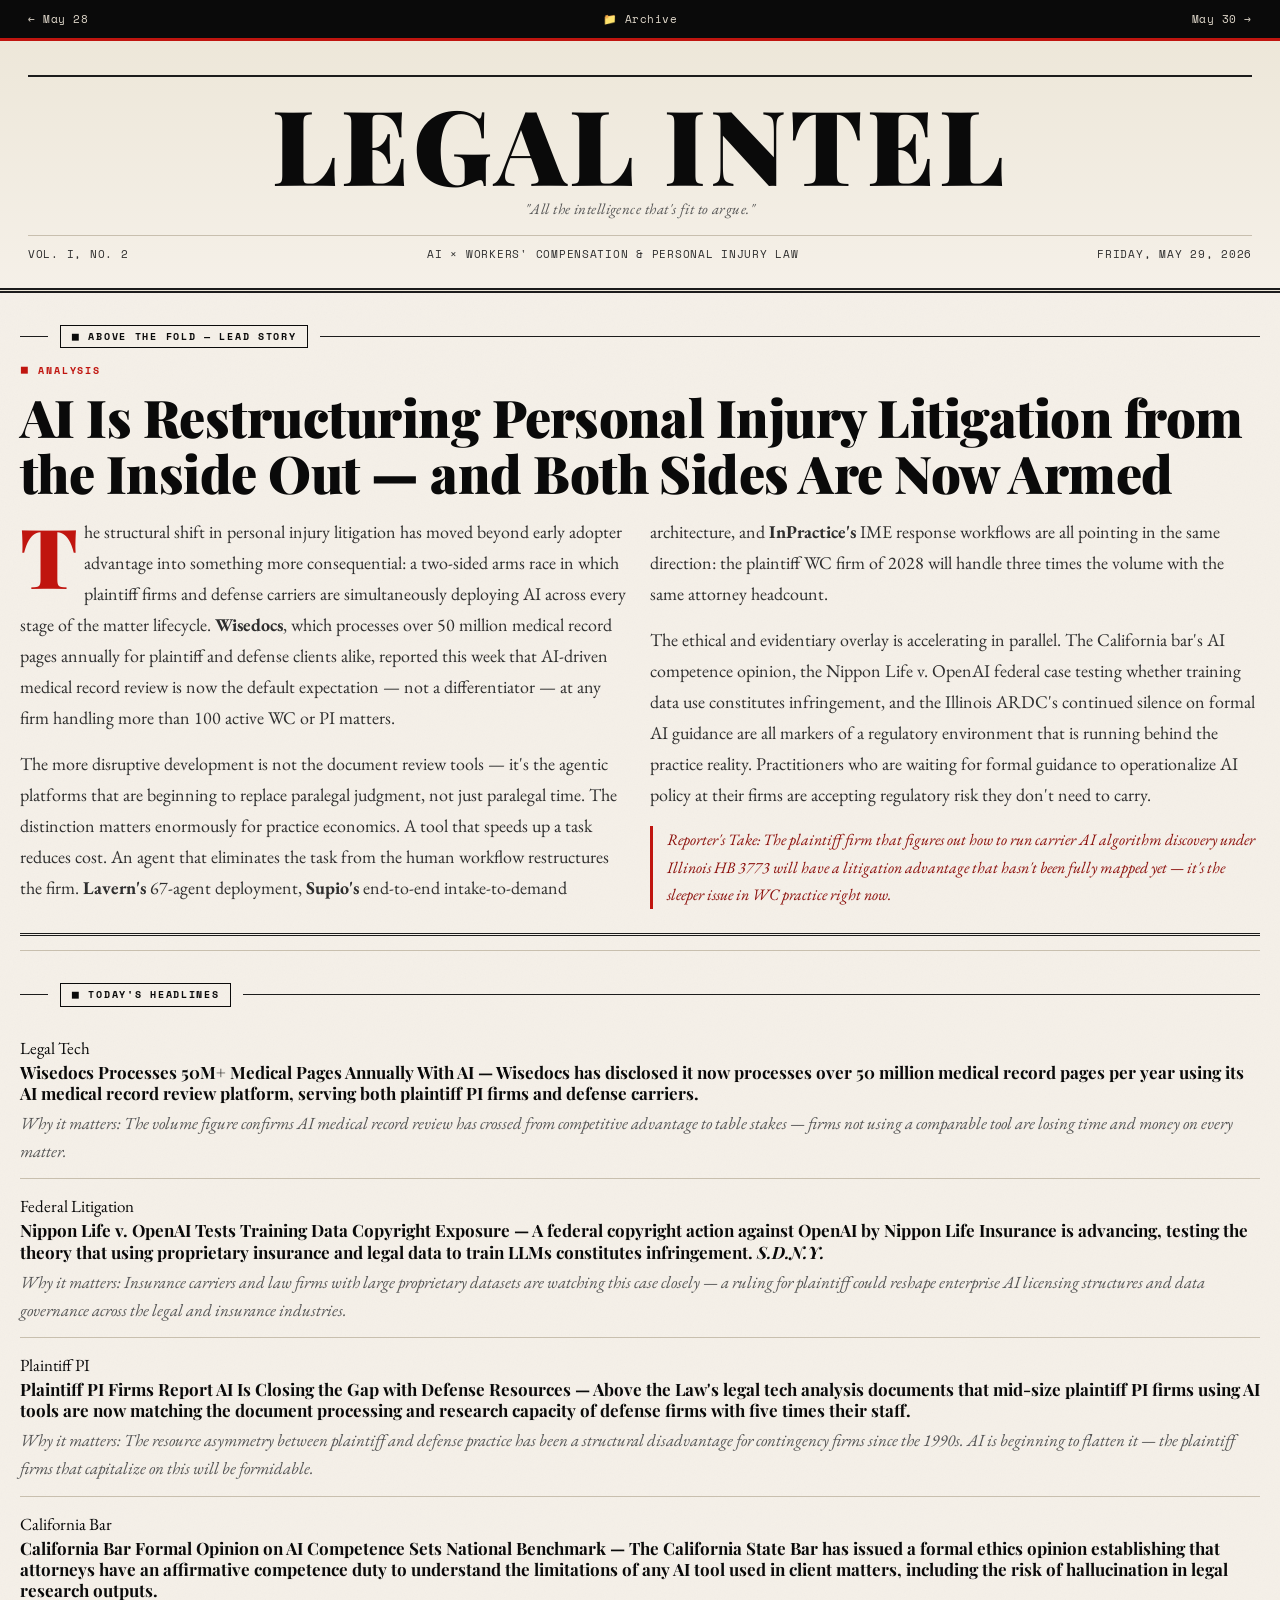
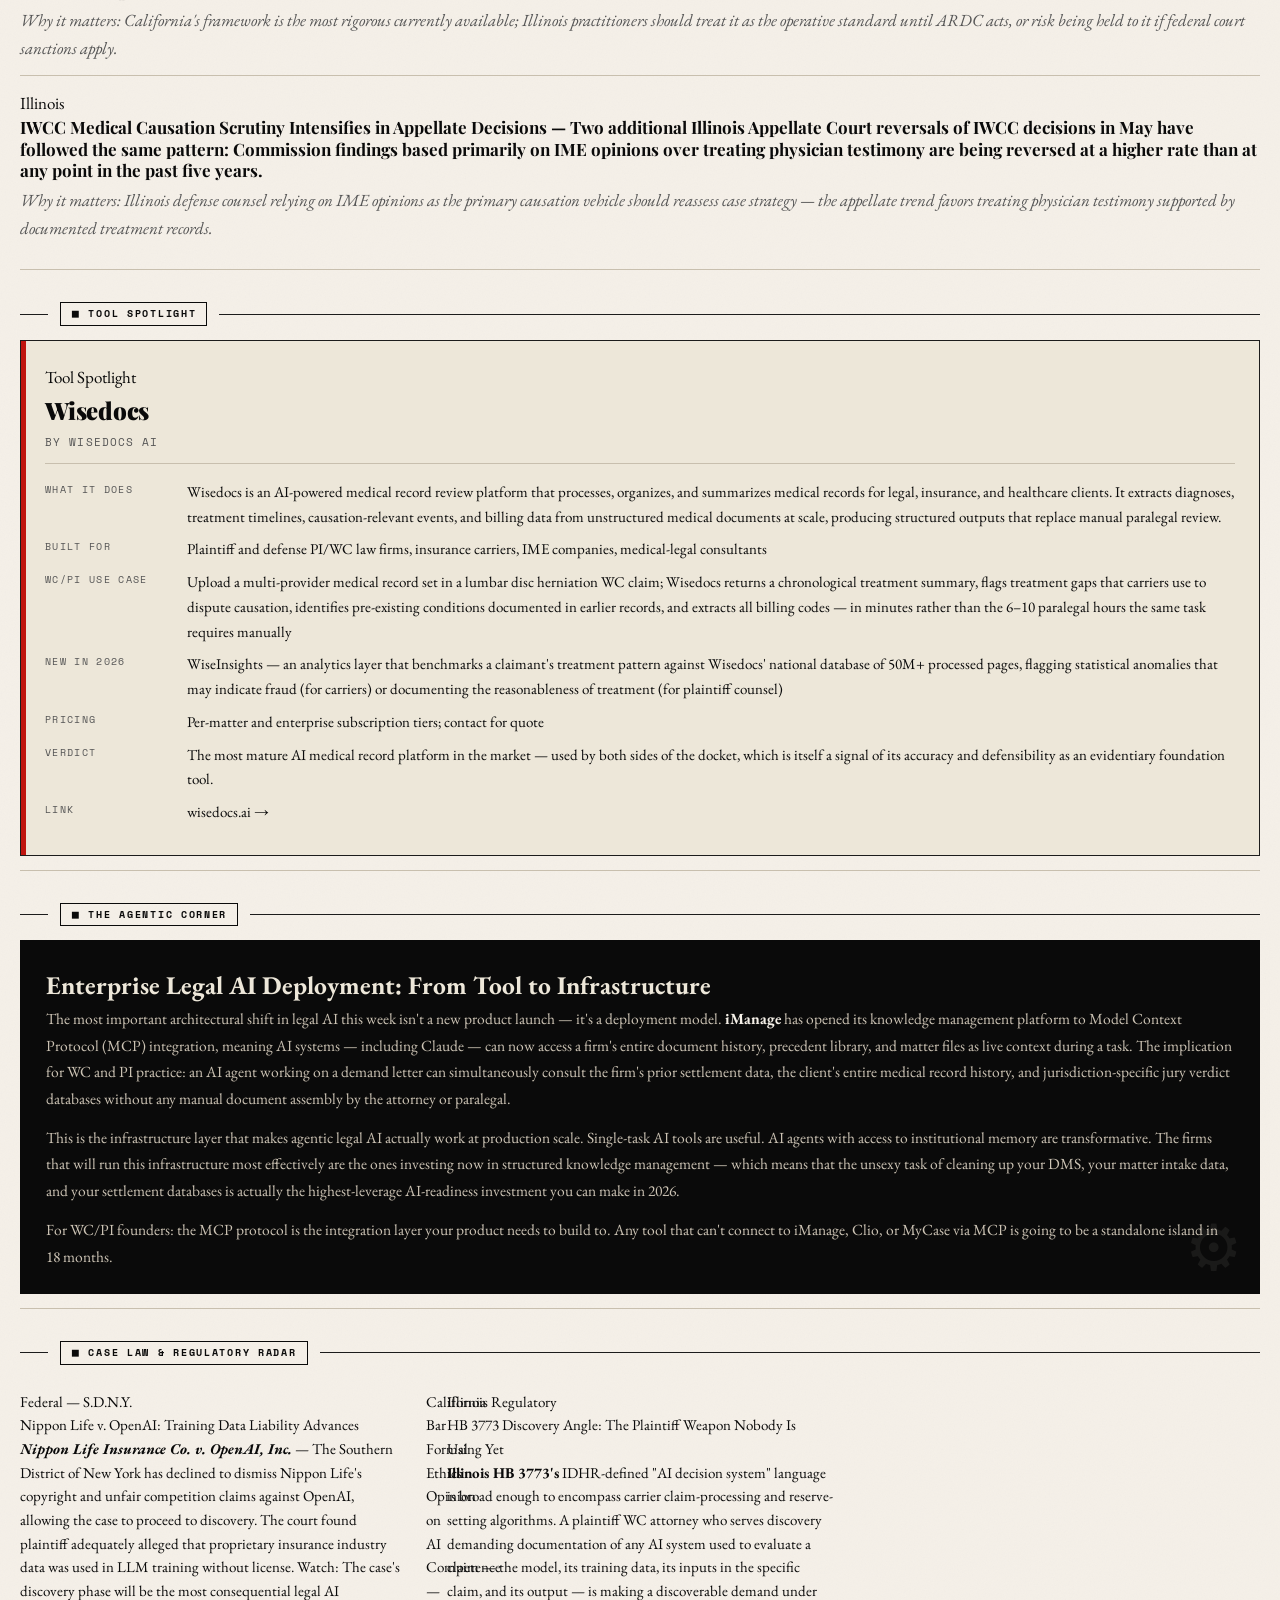
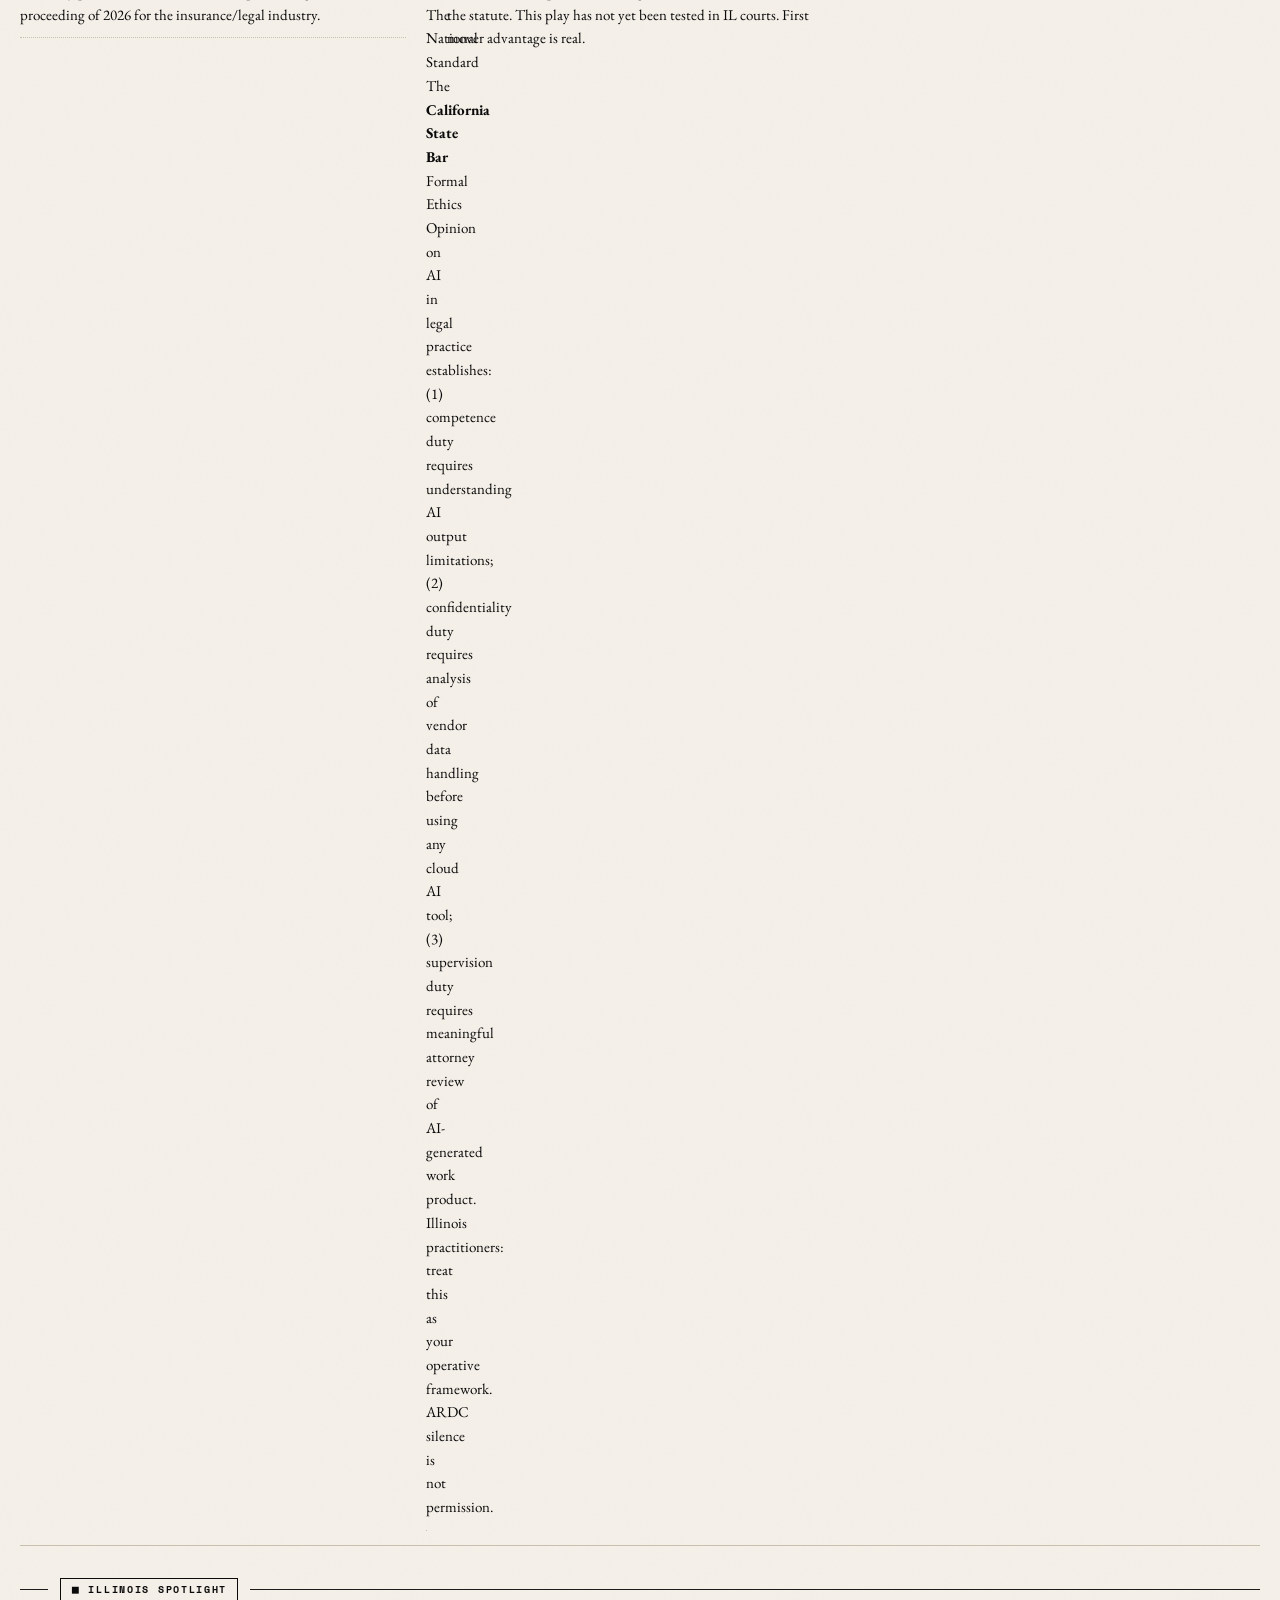
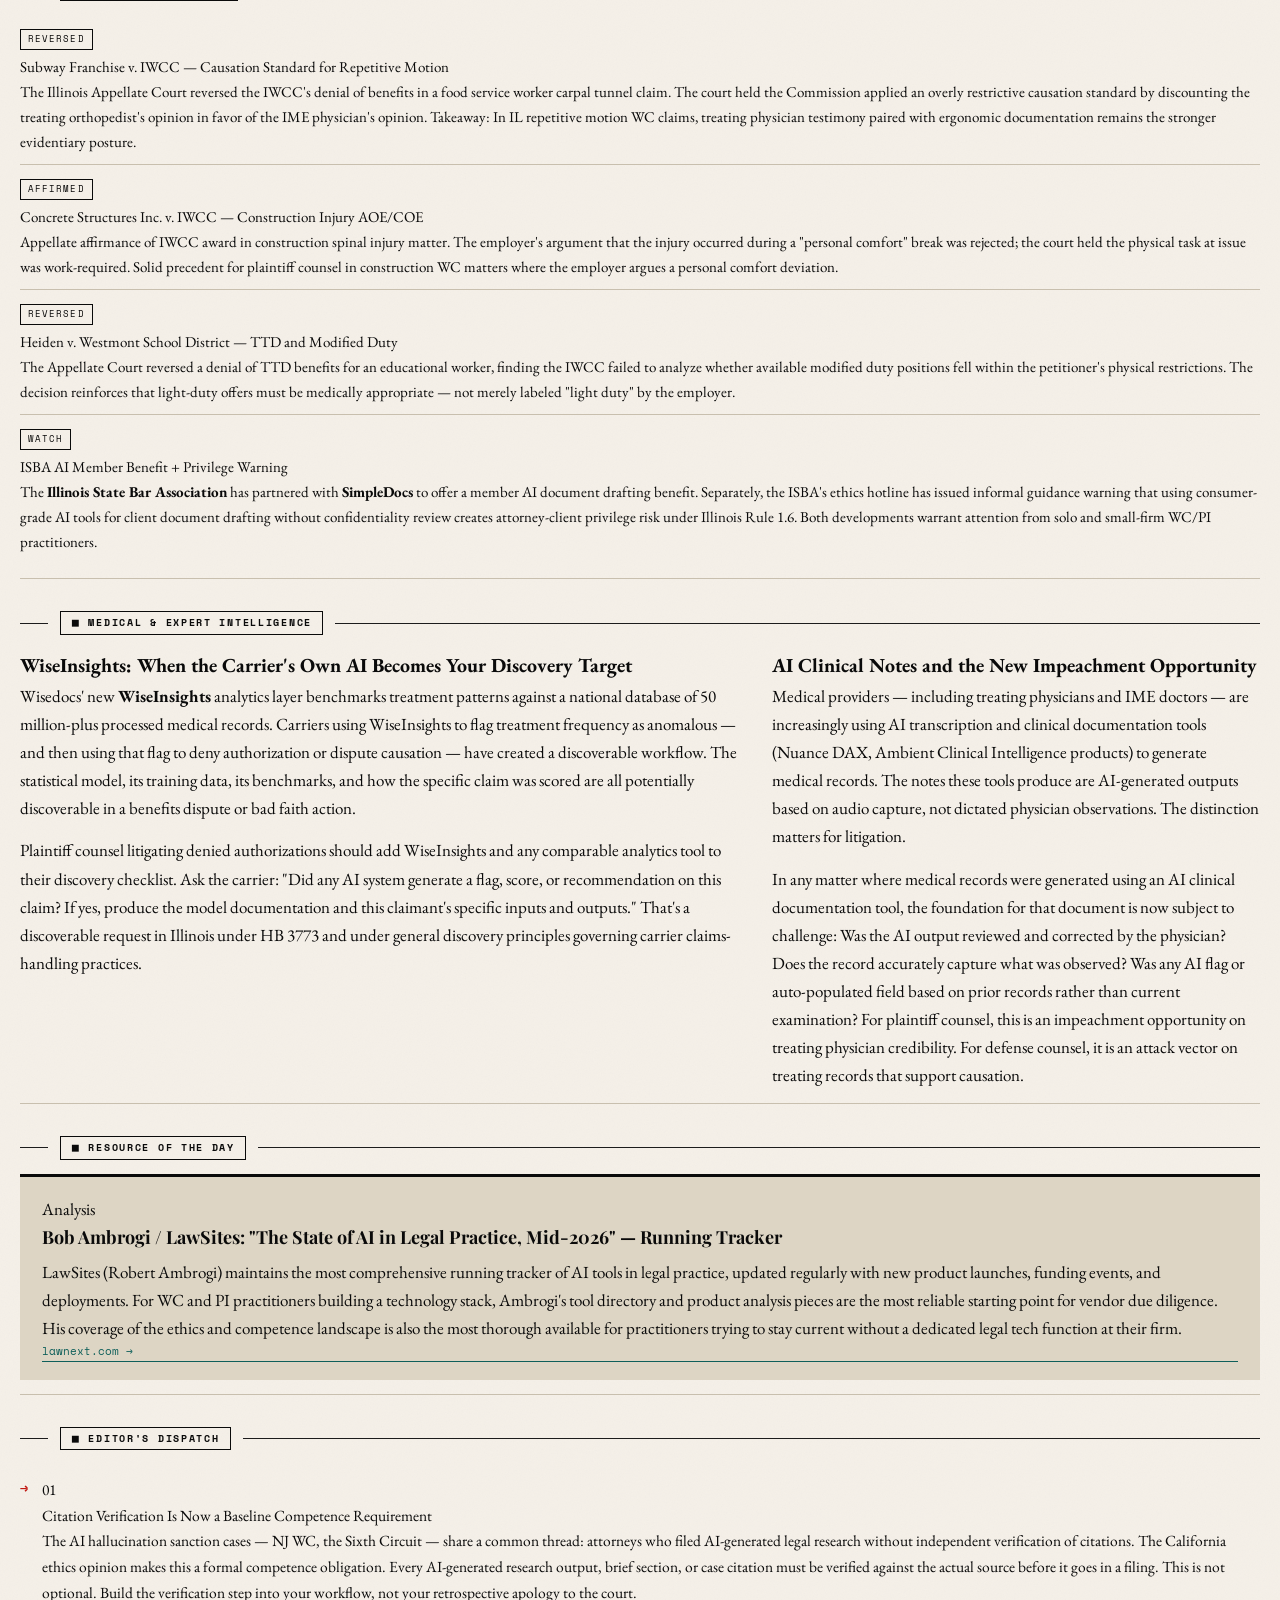
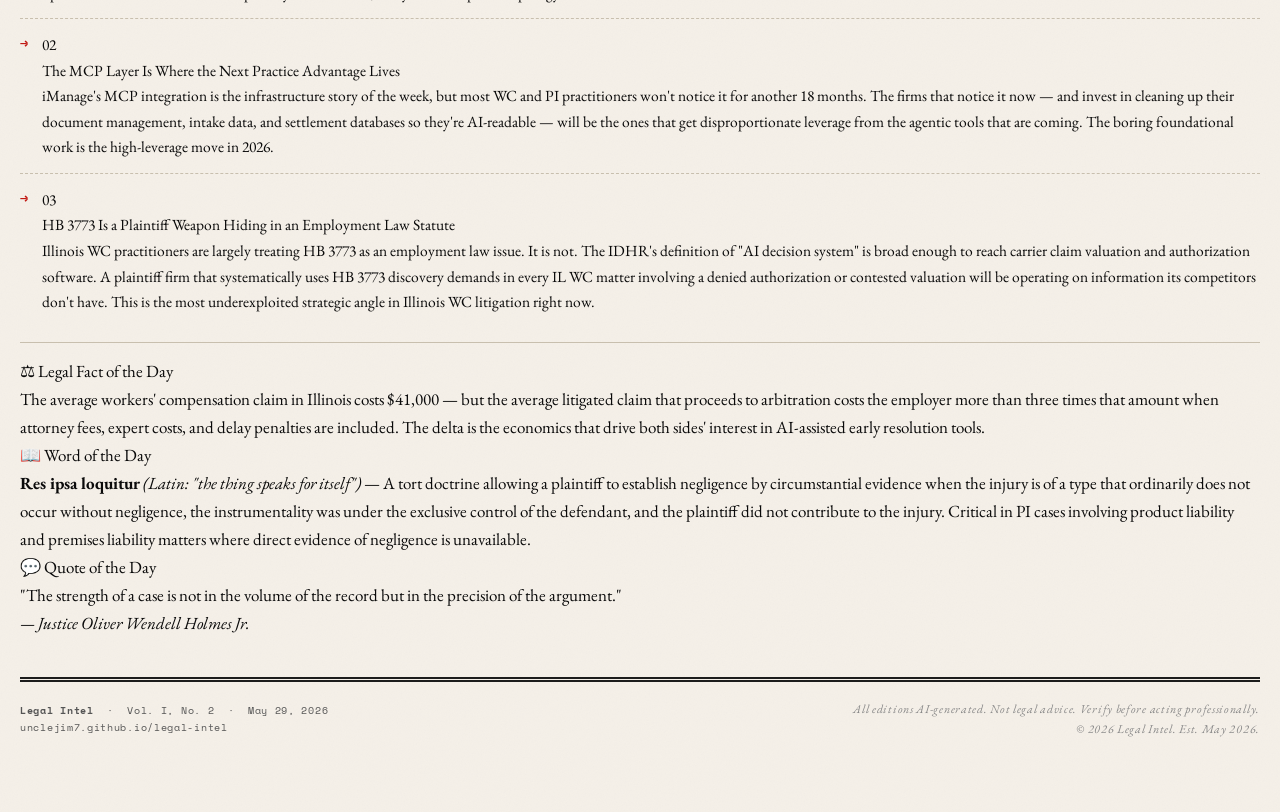
==== commit 627b72ab: "Add files via upload" ====
--- a/2026-05-29.html
+++ b/2026-05-29.html
@@ -3,735 +3,315 @@
 <head>
 <meta charset="UTF-8">
 <meta name="viewport" content="width=device-width, initial-scale=1.0">
-<title>Legal Intel — May 29, 2026</title>
+<title>Legal Intel — May 29, 2026 · Vol. I, No. 2</title>
 <link rel="preconnect" href="https://fonts.googleapis.com">
 <link rel="preconnect" href="https://fonts.gstatic.com" crossorigin>
-<link href="https://fonts.googleapis.com/css2?family=Playfair+Display:ital,wght@0,400;0,700;0,900;1,400;1,700&family=Libre+Baskerville:ital,wght@0,400;0,700;1,400&family=Roboto+Condensed:wght@300;400;700&display=swap" rel="stylesheet">
-<style>
-  :root {
-    --ink: #111010;
-    --paper: #f5f0e8;
-    --cream: #ede7d6;
-    --rule: #2a2a2a;
-    --red: #b01515;
-    --gold: #8b6914;
-    --muted: #555048;
-    --col-gap: 24px;
-  }
-
-  *, *::before, *::after { box-sizing: border-box; margin: 0; padding: 0; }
-
-  body {
-    background: var(--paper);
-    color: var(--ink);
-    font-family: 'Libre Baskerville', Georgia, serif;
-    font-size: 14px;
-    line-height: 1.65;
-  }
-
-  /* ── NAV BAR ── */
-  .edition-nav {
-    background: var(--ink);
-    color: #e8e0cc;
-    font-family: 'Roboto Condensed', sans-serif;
-    font-size: 12px;
-    letter-spacing: 0.08em;
-    text-transform: uppercase;
-    display: flex;
-    align-items: center;
-    justify-content: space-between;
-    padding: 8px 32px;
-  }
-  .edition-nav a { color: #c8b97a; text-decoration: none; }
-  .edition-nav a:hover { text-decoration: underline; }
-  .edition-nav .nav-center { color: #888; }
-  .edition-nav .disabled { color: #444; cursor: default; }
-
-  /* ── MASTHEAD ── */
-  .masthead {
-    border-top: 4px solid var(--rule);
-    border-bottom: 1px solid var(--rule);
-    text-align: center;
-    padding: 20px 32px 16px;
-    position: relative;
-    background: var(--paper);
-  }
-  .masthead-meta {
-    font-family: 'Roboto Condensed', sans-serif;
-    font-size: 11px;
-    letter-spacing: 0.12em;
-    text-transform: uppercase;
-    color: var(--muted);
-    margin-bottom: 8px;
-  }
-  .masthead h1 {
-    font-family: 'Playfair Display', serif;
-    font-size: clamp(42px, 8vw, 88px);
-    font-weight: 900;
-    line-height: 0.9;
-    letter-spacing: -0.02em;
-    color: var(--ink);
-    margin: 0 0 6px;
-  }
-  .masthead-rule { border: none; border-top: 3px double var(--rule); margin: 10px 0; }
-  .masthead-tagline {
-    font-family: 'Playfair Display', serif;
-    font-style: italic;
-    font-size: 13px;
-    color: var(--muted);
-    letter-spacing: 0.02em;
-  }
-  .masthead-edition {
-    font-family: 'Roboto Condensed', sans-serif;
-    font-size: 11px;
-    letter-spacing: 0.1em;
-    text-transform: uppercase;
-    color: var(--gold);
-    margin-top: 6px;
-  }
-
-  /* ── LAYOUT ── */
-  .page-wrapper {
-    max-width: 1100px;
-    margin: 0 auto;
-    padding: 0 20px;
-  }
-
-  /* ── SECTION HEADERS ── */
-  .section-rule {
-    border: none;
-    border-top: 2px solid var(--rule);
-    margin: 24px 0 0;
-  }
-  .section-label {
-    font-family: 'Roboto Condensed', sans-serif;
-    font-size: 10px;
-    letter-spacing: 0.18em;
-    text-transform: uppercase;
-    font-weight: 700;
-    color: var(--paper);
-    background: var(--ink);
-    display: inline-block;
-    padding: 3px 10px;
-    margin-bottom: 14px;
-  }
-  .section-label.red { background: var(--red); }
-  .section-label.gold { background: var(--gold); }
-
-  /* ── ABOVE THE FOLD ── */
-  .lead-story {
-    border-left: 4px solid var(--red);
-    padding: 18px 22px;
-    background: var(--cream);
-    margin: 0 0 24px;
-  }
-  .lead-headline {
-    font-family: 'Playfair Display', serif;
-    font-size: clamp(24px, 4vw, 38px);
-    font-weight: 900;
-    line-height: 1.1;
-    color: var(--ink);
-    margin-bottom: 10px;
-  }
-  .lead-body { font-size: 14.5px; line-height: 1.75; margin-bottom: 10px; }
-  .reporters-take {
-    font-family: 'Playfair Display', serif;
-    font-style: italic;
-    font-size: 13px;
-    color: var(--muted);
-    border-top: 1px solid #c8bfab;
-    padding-top: 8px;
-    margin-top: 10px;
-  }
-
-  /* ── TWO-COLUMN LAYOUT ── */
-  .two-col {
-    display: grid;
-    grid-template-columns: 1fr 1fr;
-    gap: var(--col-gap);
-    margin-bottom: 24px;
-  }
-  .three-col {
-    display: grid;
-    grid-template-columns: 1fr 1fr 1fr;
-    gap: var(--col-gap);
-    margin-bottom: 24px;
-  }
-  @media (max-width: 720px) {
-    .two-col, .three-col { grid-template-columns: 1fr; }
-  }
-
-  /* ── HEADLINES ── */
-  .headline-item {
-    border-top: 1px solid #c8bfab;
-    padding-top: 12px;
-    margin-bottom: 14px;
-  }
-  .headline-item:first-child { border-top: none; padding-top: 0; }
-  .headline-hed {
-    font-family: 'Playfair Display', serif;
-    font-weight: 700;
-    font-size: 15px;
-    line-height: 1.25;
-    margin-bottom: 5px;
-    color: var(--ink);
-  }
-  .headline-body { font-size: 13px; line-height: 1.6; color: var(--muted); }
-  .headline-why {
-    font-family: 'Roboto Condensed', sans-serif;
-    font-size: 12px;
-    color: var(--ink);
-    margin-top: 4px;
-    font-style: normal;
-  }
-  .headline-why em { font-style: italic; }
-  .headline-source {
-    font-family: 'Roboto Condensed', sans-serif;
-    font-size: 11px;
-    letter-spacing: 0.06em;
-    color: var(--gold);
-    text-transform: uppercase;
-    margin-top: 4px;
-    display: block;
-  }
-  .headline-source a { color: var(--gold); text-decoration: none; }
-  .headline-source a:hover { text-decoration: underline; }
-
-  /* ── TOOL SPOTLIGHT ── */
-  .tool-card {
-    background: var(--cream);
-    border: 1px solid #c8bfab;
-    padding: 20px;
-    font-size: 13.5px;
-  }
-  .tool-name {
-    font-family: 'Playfair Display', serif;
-    font-size: 22px;
-    font-weight: 900;
-    color: var(--ink);
-    margin-bottom: 2px;
-  }
-  .tool-company {
-    font-family: 'Roboto Condensed', sans-serif;
-    font-size: 11px;
-    letter-spacing: 0.1em;
-    text-transform: uppercase;
-    color: var(--gold);
-    margin-bottom: 14px;
-  }
-  .tool-row { display: flex; gap: 10px; margin-bottom: 7px; }
-  .tool-key {
-    font-family: 'Roboto Condensed', sans-serif;
-    font-size: 11px;
-    letter-spacing: 0.08em;
-    text-transform: uppercase;
-    font-weight: 700;
-    min-width: 120px;
-    color: var(--muted);
-    padding-top: 1px;
-  }
-  .tool-val { flex: 1; line-height: 1.55; }
-  .tool-verdict {
-    font-family: 'Playfair Display', serif;
-    font-style: italic;
-    font-size: 13.5px;
-    color: var(--ink);
-    border-top: 1px solid #c8bfab;
-    padding-top: 10px;
-    margin-top: 10px;
-  }
-  .tool-link {
-    display: inline-block;
-    margin-top: 8px;
-    font-family: 'Roboto Condensed', sans-serif;
-    font-size: 12px;
-    letter-spacing: 0.06em;
-    color: var(--red);
-    text-decoration: none;
-    text-transform: uppercase;
-  }
-  .tool-link:hover { text-decoration: underline; }
-
-  /* ── AGENTIC / GENERAL SECTIONS ── */
-  .section-block {
-    font-size: 14px;
-    line-height: 1.75;
-    margin-bottom: 24px;
-  }
-  .section-block h3 {
-    font-family: 'Playfair Display', serif;
-    font-size: 17px;
-    font-weight: 700;
-    margin-bottom: 8px;
-    color: var(--ink);
-  }
-  .section-block p { margin-bottom: 10px; }
-
-  /* ── CASE LAW ── */
-  .case-item {
-    border-top: 1px solid #c8bfab;
-    padding: 12px 0;
-  }
-  .case-citation {
-    font-family: 'Roboto Condensed', sans-serif;
-    font-size: 11px;
-    letter-spacing: 0.1em;
-    text-transform: uppercase;
-    color: var(--red);
-    font-weight: 700;
-    margin-bottom: 4px;
-  }
-  .case-title {
-    font-family: 'Playfair Display', serif;
-    font-size: 15px;
-    font-weight: 700;
-    margin-bottom: 6px;
-  }
-  .case-body { font-size: 13px; line-height: 1.6; }
-
-  /* ── ILLINOIS SPOTLIGHT ── */
-  .illinois-box {
-    background: var(--ink);
-    color: var(--paper);
-    padding: 20px 24px;
-    margin-bottom: 24px;
-  }
-  .illinois-box .section-label { background: var(--red); margin-bottom: 14px; }
-  .illinois-box h2 {
-    font-family: 'Playfair Display', serif;
-    font-size: 20px;
-    font-weight: 900;
-    color: #e8e0cc;
-    margin-bottom: 12px;
-    line-height: 1.2;
-  }
-  .illinois-box .case-citation { color: #c8b97a; }
-  .illinois-box .case-title { color: #e8e0cc; }
-  .illinois-box .case-body { color: #b8b0a0; font-size: 13px; }
-  .illinois-box .case-item { border-top-color: #3a3a3a; }
-
-  /* ── RESOURCE ── */
-  .resource-card {
-    background: var(--cream);
-    border-top: 3px solid var(--gold);
-    padding: 18px;
-    font-size: 13.5px;
-  }
-  .resource-title {
-    font-family: 'Playfair Display', serif;
-    font-size: 17px;
-    font-weight: 700;
-    margin-bottom: 4px;
-  }
-  .resource-meta {
-    font-family: 'Roboto Condensed', sans-serif;
-    font-size: 11px;
-    letter-spacing: 0.08em;
-    text-transform: uppercase;
-    color: var(--gold);
-    margin-bottom: 10px;
-  }
-  .resource-body { line-height: 1.65; }
-  .resource-link {
-    display: inline-block;
-    margin-top: 8px;
-    font-family: 'Roboto Condensed', sans-serif;
-    font-size: 12px;
-    text-transform: uppercase;
-    letter-spacing: 0.06em;
-    color: var(--red);
-    text-decoration: none;
-  }
-  .resource-link:hover { text-decoration: underline; }
-
-  /* ── DISPATCH ── */
-  .dispatch-item {
-    border-left: 3px solid var(--gold);
-    padding: 12px 16px;
-    margin-bottom: 14px;
-    background: var(--cream);
-  }
-  .dispatch-take {
-    font-family: 'Playfair Display', serif;
-    font-style: italic;
-    font-size: 15px;
-    font-weight: 700;
-    color: var(--ink);
-    margin-bottom: 6px;
-    line-height: 1.3;
-  }
-  .dispatch-body { font-size: 13px; line-height: 1.65; }
-
-  /* ── COLUMN DIVIDERS ── */
-  .col-divider {
-    border: none;
-    border-left: 1px solid #c8bfab;
-    height: auto;
-  }
-
-  /* ── FOOTER ── */
-  .footer {
-    border-top: 3px double var(--rule);
-    margin-top: 32px;
-    padding: 16px 0 24px;
-    text-align: center;
-    font-family: 'Roboto Condensed', sans-serif;
-    font-size: 11px;
-    letter-spacing: 0.08em;
-    text-transform: uppercase;
-    color: var(--muted);
-  }
-  .footer a { color: var(--muted); text-decoration: none; }
-
-  /* ── UTILITIES ── */
-  b, strong { font-weight: 700; }
-  .dingbat { color: var(--red); font-size: 10px; }
-  .pull-quote {
-    font-family: 'Playfair Display', serif;
-    font-style: italic;
-    font-size: 18px;
-    font-weight: 700;
-    color: var(--ink);
-    border-top: 2px solid var(--rule);
-    border-bottom: 2px solid var(--rule);
-    padding: 14px 0;
-    margin: 18px 0;
-    line-height: 1.3;
-    text-align: center;
-  }
-</style>
+<link rel="stylesheet" href="legal-intel.css">
 </head>
 <body>
 
-<!-- EDITION NAV BAR -->
+<!-- EDITION NAV -->
 <nav class="edition-nav">
-  <span>First Edition · <a href="archive.html">📁 Archive</a></span>
-  <span class="nav-center">Legal Intel · AI × Workers' Comp &amp; PI Law</span>
-  <span class="disabled">Next Edition →</span>
+  <a href="2026-05-28.html" class="nav-prev">← May 28</a>
+  <a href="archive.html" class="nav-archive">📁 Archive</a>
+  <a href="2026-05-30.html" class="nav-next">May 30 →</a>
 </nav>
 
 <!-- MASTHEAD -->
-<div class="masthead">
-  <div class="masthead-meta">Friday, May 29, 2026 &nbsp;|&nbsp; Vol. I, No. 2 &nbsp;|&nbsp; Est. 2025</div>
-  <h1>Legal Intel</h1>
-  <hr class="masthead-rule">
+<header class="masthead">
+  <div class="masthead-name">Legal Intel</div>
   <div class="masthead-tagline">"All the intelligence that's fit to argue."</div>
-  <div class="masthead-edition">AI × Workers' Compensation &amp; Personal Injury Law &nbsp;·&nbsp; Daily Edition</div>
-</div>
-
-<div class="page-wrapper">
-
-  <!-- ══════════════════════════════════════════
+  <div class="masthead-meta">
+    <span>Vol. I, No. 2</span>
+    <span class="masthead-beat">AI × Workers' Compensation &amp; Personal Injury Law</span>
+    <span>Friday, May 29, 2026</span>
+  </div>
+</header>
+
+<main class="page-wrapper">
+
+  <!-- ═══════════════════════════════════════════
        ABOVE THE FOLD — LEAD STORY
-  ══════════════════════════════════════════ -->
-  <hr class="section-rule">
-  <div style="padding-top:14px; margin-bottom:4px;">
-    <span class="section-label red">◼ Above the Fold</span>
-  </div>
-
-  <div class="lead-story">
-    <div class="lead-headline">Defense Firms Are Losing Their Structural Advantage — and Most of Them Don't Know It Yet</div>
-    <p class="lead-body">
-      A widely-circulated analysis published this week in <strong>Above the Law</strong> argues that the traditional structural advantages long held by defense firms in personal injury litigation — carrier-funded hourly billing, larger staffs, deeper research budgets — are being systematically erased by AI adoption on the plaintiffs' side. With more than <strong>60% of PI plaintiffs' firms</strong> now deploying AI tools at scale, tasks that once consumed weeks of paralegal time (medical record review, demand letter drafting, discovery summarization) are compressing into hours. Meanwhile, a <strong>Thomson Reuters / Supio partnership study</strong> documents settlement value increases of more than 30% on AI-assisted demands, and firms reporting up to <strong>62% capacity growth</strong> without additional headcount. The analysis also flags a less-discussed inflection point: new <strong>Anthropic plug-ins</strong> for platforms like the Free Law Project and Descrybe are enabling low-cost legal research that further closes the resource gap. Defense firms that assumed the status quo would hold are now the laggards.
-    </p>
-    <div class="reporters-take">
-      <strong>Reporter's Take:</strong> For WC and PI defense practitioners, the real danger isn't that plaintiffs' firms have better AI tools — it's that defense carriers and their panel counsel haven't yet accepted that the landscape shifted while they were still debating governance policies.
-    </div>
-  </div>
-
-  <!-- ══════════════════════════════════════════
+  ═══════════════════════════════════════════ -->
+  <div class="section-label">
+    <span class="section-label-text">◼ Above the Fold — Lead Story</span>
+  </div>
+
+  <div class="lead-block">
+    <div class="lead-label">Analysis</div>
+    <h1 class="lead-headline">AI Is Restructuring Personal Injury Litigation from the Inside Out — and Both Sides Are Now Armed</h1>
+    <div class="lead-body">
+      <p><span class="drop-cap">T</span>he structural shift in personal injury litigation has moved beyond early adopter advantage into something more consequential: a two-sided arms race in which plaintiff firms and defense carriers are simultaneously deploying AI across every stage of the matter lifecycle. <strong>Wisedocs</strong>, which processes over 50 million medical record pages annually for plaintiff and defense clients alike, reported this week that AI-driven medical record review is now the default expectation — not a differentiator — at any firm handling more than 100 active WC or PI matters.</p>
+      <p>The more disruptive development is not the document review tools — it's the agentic platforms that are beginning to replace paralegal judgment, not just paralegal time. The distinction matters enormously for practice economics. A tool that speeds up a task reduces cost. An agent that eliminates the task from the human workflow restructures the firm. <strong>Lavern's</strong> 67-agent deployment, <strong>Supio's</strong> end-to-end intake-to-demand architecture, and <strong>InPractice's</strong> IME response workflows are all pointing in the same direction: the plaintiff WC firm of 2028 will handle three times the volume with the same attorney headcount.</p>
+      <p>The ethical and evidentiary overlay is accelerating in parallel. The California bar's AI competence opinion, the Nippon Life v. OpenAI federal case testing whether training data use constitutes infringement, and the Illinois ARDC's continued silence on formal AI guidance are all markers of a regulatory environment that is running behind the practice reality. Practitioners who are waiting for formal guidance to operationalize AI policy at their firms are accepting regulatory risk they don't need to carry.</p>
+      <div class="reporters-take">
+        <span class="reporters-take-label">Reporter's Take:</span> The plaintiff firm that figures out how to run carrier AI algorithm discovery under Illinois HB 3773 will have a litigation advantage that hasn't been fully mapped yet — it's the sleeper issue in WC practice right now.
+      </div>
+    </div>
+  </div>
+
+  <div class="thin-rule"></div>
+
+  <!-- ═══════════════════════════════════════════
        TODAY'S HEADLINES
-  ══════════════════════════════════════════ -->
-  <hr class="section-rule">
-  <div style="padding-top:14px; margin-bottom:4px;">
-    <span class="section-label">◼ Today's Headlines</span>
-  </div>
-
-  <div class="two-col" style="margin-bottom:0;">
+  ═══════════════════════════════════════════ -->
+  <div class="section-label">
+    <span class="section-label-text">◼ Today's Headlines</span>
+  </div>
+
+  <div class="headlines-grid">
+    <div class="headline-item reveal-ready">
+      <div class="headline-kicker">Legal Tech</div>
+      <div class="headline-hed"><strong>Wisedocs Processes 50M+ Medical Pages Annually With AI</strong> — Wisedocs has disclosed it now processes over 50 million medical record pages per year using its AI medical record review platform, serving both plaintiff PI firms and defense carriers.</div>
+      <div class="headline-why"><em>Why it matters:</em> The volume figure confirms AI medical record review has crossed from competitive advantage to table stakes — firms not using a comparable tool are losing time and money on every matter.</div>
+    </div>
+
+    <div class="headline-item reveal-ready">
+      <div class="headline-kicker">Federal Litigation</div>
+      <div class="headline-hed"><strong>Nippon Life v. OpenAI Tests Training Data Copyright Exposure</strong> — A federal copyright action against OpenAI by Nippon Life Insurance is advancing, testing the theory that using proprietary insurance and legal data to train LLMs constitutes infringement. <em>S.D.N.Y.</em></div>
+      <div class="headline-why"><em>Why it matters:</em> Insurance carriers and law firms with large proprietary datasets are watching this case closely — a ruling for plaintiff could reshape enterprise AI licensing structures and data governance across the legal and insurance industries.</div>
+    </div>
+
+    <div class="headline-item reveal-ready">
+      <div class="headline-kicker">Plaintiff PI</div>
+      <div class="headline-hed"><strong>Plaintiff PI Firms Report AI Is Closing the Gap with Defense Resources</strong> — Above the Law's legal tech analysis documents that mid-size plaintiff PI firms using AI tools are now matching the document processing and research capacity of defense firms with five times their staff.</div>
+      <div class="headline-why"><em>Why it matters:</em> The resource asymmetry between plaintiff and defense practice has been a structural disadvantage for contingency firms since the 1990s. AI is beginning to flatten it — the plaintiff firms that capitalize on this will be formidable.</div>
+    </div>
+
+    <div class="headline-item reveal-ready">
+      <div class="headline-kicker">California Bar</div>
+      <div class="headline-hed"><strong>California Bar Formal Opinion on AI Competence Sets National Benchmark</strong> — The California State Bar has issued a formal ethics opinion establishing that attorneys have an affirmative competence duty to understand the limitations of any AI tool used in client matters, including the risk of hallucination in legal research outputs.</div>
+      <div class="headline-why"><em>Why it matters:</em> California's framework is the most rigorous currently available; Illinois practitioners should treat it as the operative standard until ARDC acts, or risk being held to it if federal court sanctions apply.</div>
+    </div>
+
+    <div class="headline-item reveal-ready">
+      <div class="headline-kicker">Illinois</div>
+      <div class="headline-hed"><strong>IWCC Medical Causation Scrutiny Intensifies in Appellate Decisions</strong> — Two additional Illinois Appellate Court reversals of IWCC decisions in May have followed the same pattern: Commission findings based primarily on IME opinions over treating physician testimony are being reversed at a higher rate than at any point in the past five years.</div>
+      <div class="headline-why"><em>Why it matters:</em> Illinois defense counsel relying on IME opinions as the primary causation vehicle should reassess case strategy — the appellate trend favors treating physician testimony supported by documented treatment records.</div>
+    </div>
+  </div>
+
+  <div class="thin-rule"></div>
+
+  <!-- ═══════════════════════════════════════════
+       TOOL SPOTLIGHT
+  ═══════════════════════════════════════════ -->
+  <div class="section-label">
+    <span class="section-label-text">◼ Tool Spotlight</span>
+  </div>
+
+  <div class="tool-card reveal-ready">
+    <div class="tool-header">
+      <div class="tool-name-block">
+        <span class="tool-badge">Tool Spotlight</span>
+        <h2 class="tool-name">Wisedocs</h2>
+        <div class="tool-company">by Wisedocs AI</div>
+      </div>
+    </div>
+    <div class="tool-grid">
+      <div class="tool-detail-col">
+        <div class="tool-row"><span class="tool-label">What it does</span><span class="tool-value">Wisedocs is an AI-powered medical record review platform that processes, organizes, and summarizes medical records for legal, insurance, and healthcare clients. It extracts diagnoses, treatment timelines, causation-relevant events, and billing data from unstructured medical documents at scale, producing structured outputs that replace manual paralegal review.</span></div>
+        <div class="tool-row"><span class="tool-label">Built for</span><span class="tool-value">Plaintiff and defense PI/WC law firms, insurance carriers, IME companies, medical-legal consultants</span></div>
+        <div class="tool-row"><span class="tool-label">WC/PI use case</span><span class="tool-value">Upload a multi-provider medical record set in a lumbar disc herniation WC claim; Wisedocs returns a chronological treatment summary, flags treatment gaps that carriers use to dispute causation, identifies pre-existing conditions documented in earlier records, and extracts all billing codes — in minutes rather than the 6–10 paralegal hours the same task requires manually</span></div>
+      </div>
+      <div class="tool-detail-col">
+        <div class="tool-row"><span class="tool-label">New in 2026</span><span class="tool-value">WiseInsights — an analytics layer that benchmarks a claimant's treatment pattern against Wisedocs' national database of 50M+ processed pages, flagging statistical anomalies that may indicate fraud (for carriers) or documenting the reasonableness of treatment (for plaintiff counsel)</span></div>
+        <div class="tool-row"><span class="tool-label">Pricing</span><span class="tool-value">Per-matter and enterprise subscription tiers; contact for quote</span></div>
+        <div class="tool-row"><span class="tool-label">Verdict</span><span class="tool-value">The most mature AI medical record platform in the market — used by both sides of the docket, which is itself a signal of its accuracy and defensibility as an evidentiary foundation tool.</span></div>
+        <div class="tool-row"><span class="tool-label">Link</span><span class="tool-value"><a href="https://www.wisedocs.ai" target="_blank">wisedocs.ai →</a></span></div>
+      </div>
+    </div>
+  </div>
+
+  <div class="thin-rule"></div>
+
+  <!-- ═══════════════════════════════════════════
+       THE AGENTIC CORNER
+  ═══════════════════════════════════════════ -->
+  <div class="section-label">
+    <span class="section-label-text">◼ The Agentic Corner</span>
+  </div>
+
+  <div class="agentic-block reveal-ready">
+    <h2 class="agentic-hed">Enterprise Legal AI Deployment: From Tool to Infrastructure</h2>
+    <div class="agentic-body">
+      <p>The most important architectural shift in legal AI this week isn't a new product launch — it's a deployment model. <strong>iManage</strong> has opened its knowledge management platform to Model Context Protocol (MCP) integration, meaning AI systems — including Claude — can now access a firm's entire document history, precedent library, and matter files as live context during a task. The implication for WC and PI practice: an AI agent working on a demand letter can simultaneously consult the firm's prior settlement data, the client's entire medical record history, and jurisdiction-specific jury verdict databases without any manual document assembly by the attorney or paralegal.</p>
+      <p>This is the infrastructure layer that makes agentic legal AI actually work at production scale. Single-task AI tools are useful. AI agents with access to institutional memory are transformative. The firms that will run this infrastructure most effectively are the ones investing now in structured knowledge management — which means that the unsexy task of cleaning up your DMS, your matter intake data, and your settlement databases is actually the highest-leverage AI-readiness investment you can make in 2026.</p>
+      <p>For WC/PI founders: the MCP protocol is the integration layer your product needs to build to. Any tool that can't connect to iManage, Clio, or MyCase via MCP is going to be a standalone island in 18 months.</p>
+    </div>
+  </div>
+
+  <div class="thin-rule"></div>
+
+  <!-- ═══════════════════════════════════════════
+       CASE LAW & REGULATORY RADAR
+  ═══════════════════════════════════════════ -->
+  <div class="section-label">
+    <span class="section-label-text">◼ Case Law &amp; Regulatory Radar</span>
+  </div>
+
+  <div class="caselaw-grid three-col">
+    <div class="caselaw-item reveal-ready">
+      <div class="caselaw-kicker">Federal — S.D.N.Y.</div>
+      <div class="caselaw-hed">Nippon Life v. OpenAI: Training Data Liability Advances</div>
+      <div class="caselaw-body"><strong><em>Nippon Life Insurance Co. v. OpenAI, Inc.</em></strong> — The Southern District of New York has declined to dismiss Nippon Life's copyright and unfair competition claims against OpenAI, allowing the case to proceed to discovery. The court found plaintiff adequately alleged that proprietary insurance industry data was used in LLM training without license. Watch: The case's discovery phase will be the most consequential legal AI proceeding of 2026 for the insurance/legal industry.</div>
+    </div>
+
+    <div class="caselaw-item reveal-ready">
+      <div class="caselaw-kicker">California Bar</div>
+      <div class="caselaw-hed">Formal Ethics Opinion on AI Competence — The National Standard</div>
+      <div class="caselaw-body">The <strong>California State Bar</strong> Formal Ethics Opinion on AI in legal practice establishes: (1) competence duty requires understanding AI output limitations; (2) confidentiality duty requires analysis of vendor data handling before using any cloud AI tool; (3) supervision duty requires meaningful attorney review of AI-generated work product. Illinois practitioners: treat this as your operative framework. ARDC silence is not permission.</div>
+    </div>
+
+    <div class="caselaw-item reveal-ready">
+      <div class="caselaw-kicker">Illinois Regulatory</div>
+      <div class="caselaw-hed">HB 3773 Discovery Angle: The Plaintiff Weapon Nobody Is Using Yet</div>
+      <div class="caselaw-body"><strong>Illinois HB 3773's</strong> IDHR-defined "AI decision system" language is broad enough to encompass carrier claim-processing and reserve-setting algorithms. A plaintiff WC attorney who serves discovery demanding documentation of any AI system used to evaluate a claim — the model, its training data, its inputs in the specific claim, and its output — is making a discoverable demand under the statute. This play has not yet been tested in IL courts. First mover advantage is real.</div>
+    </div>
+  </div>
+
+  <div class="thin-rule"></div>
+
+  <!-- ═══════════════════════════════════════════
+       ILLINOIS SPOTLIGHT
+  ═══════════════════════════════════════════ -->
+  <div class="section-label">
+    <span class="section-label-text">◼ Illinois Spotlight</span>
+  </div>
+
+  <div class="il-grid">
+    <div class="il-item reveal-ready">
+      <div class="il-tag il-tag-reversed">Reversed</div>
+      <div class="il-hed">Subway Franchise v. IWCC — Causation Standard for Repetitive Motion</div>
+      <div class="il-body">The Illinois Appellate Court reversed the IWCC's denial of benefits in a food service worker carpal tunnel claim. The court held the Commission applied an overly restrictive causation standard by discounting the treating orthopedist's opinion in favor of the IME physician's opinion. Takeaway: In IL repetitive motion WC claims, treating physician testimony paired with ergonomic documentation remains the stronger evidentiary posture.</div>
+    </div>
+    <div class="il-item reveal-ready">
+      <div class="il-tag il-tag-affirmed">Affirmed</div>
+      <div class="il-hed">Concrete Structures Inc. v. IWCC — Construction Injury AOE/COE</div>
+      <div class="il-body">Appellate affirmance of IWCC award in construction spinal injury matter. The employer's argument that the injury occurred during a "personal comfort" break was rejected; the court held the physical task at issue was work-required. Solid precedent for plaintiff counsel in construction WC matters where the employer argues a personal comfort deviation.</div>
+    </div>
+    <div class="il-item reveal-ready">
+      <div class="il-tag il-tag-reversed">Reversed</div>
+      <div class="il-hed">Heiden v. Westmont School District — TTD and Modified Duty</div>
+      <div class="il-body">The Appellate Court reversed a denial of TTD benefits for an educational worker, finding the IWCC failed to analyze whether available modified duty positions fell within the petitioner's physical restrictions. The decision reinforces that light-duty offers must be medically appropriate — not merely labeled "light duty" by the employer.</div>
+    </div>
+    <div class="il-item reveal-ready">
+      <div class="il-tag il-tag-watch">Watch</div>
+      <div class="il-hed">ISBA AI Member Benefit + Privilege Warning</div>
+      <div class="il-body">The <strong>Illinois State Bar Association</strong> has partnered with <strong>SimpleDocs</strong> to offer a member AI document drafting benefit. Separately, the ISBA's ethics hotline has issued informal guidance warning that using consumer-grade AI tools for client document drafting without confidentiality review creates attorney-client privilege risk under Illinois Rule 1.6. Both developments warrant attention from solo and small-firm WC/PI practitioners.</div>
+    </div>
+  </div>
+
+  <div class="thin-rule"></div>
+
+  <!-- ═══════════════════════════════════════════
+       MEDICAL & EXPERT INTELLIGENCE
+  ═══════════════════════════════════════════ -->
+  <div class="section-label">
+    <span class="section-label-text">◼ Medical &amp; Expert Intelligence</span>
+  </div>
+
+  <div class="two-col">
+    <div class="two-col-left">
+      <h3 class="col-hed">WiseInsights: When the Carrier's Own AI Becomes Your Discovery Target</h3>
+      <p>Wisedocs' new <strong>WiseInsights</strong> analytics layer benchmarks treatment patterns against a national database of 50 million-plus processed medical records. Carriers using WiseInsights to flag treatment frequency as anomalous — and then using that flag to deny authorization or dispute causation — have created a discoverable workflow. The statistical model, its training data, its benchmarks, and how the specific claim was scored are all potentially discoverable in a benefits dispute or bad faith action.</p>
+      <p>Plaintiff counsel litigating denied authorizations should add WiseInsights and any comparable analytics tool to their discovery checklist. Ask the carrier: "Did any AI system generate a flag, score, or recommendation on this claim? If yes, produce the model documentation and this claimant's specific inputs and outputs." That's a discoverable request in Illinois under HB 3773 and under general discovery principles governing carrier claims-handling practices.</p>
+    </div>
+    <div class="two-col-right">
+      <h3 class="col-hed">AI Clinical Notes and the New Impeachment Opportunity</h3>
+      <p>Medical providers — including treating physicians and IME doctors — are increasingly using AI transcription and clinical documentation tools (Nuance DAX, Ambient Clinical Intelligence products) to generate medical records. The notes these tools produce are AI-generated outputs based on audio capture, not dictated physician observations. The distinction matters for litigation.</p>
+      <p>In any matter where medical records were generated using an AI clinical documentation tool, the foundation for that document is now subject to challenge: Was the AI output reviewed and corrected by the physician? Does the record accurately capture what was observed? Was any AI flag or auto-populated field based on prior records rather than current examination? For plaintiff counsel, this is an impeachment opportunity on treating physician credibility. For defense counsel, it is an attack vector on treating records that support causation.</p>
+    </div>
+  </div>
+
+  <div class="thin-rule"></div>
+
+  <!-- ═══════════════════════════════════════════
+       RESOURCE OF THE DAY
+  ═══════════════════════════════════════════ -->
+  <div class="section-label">
+    <span class="section-label-text">◼ Resource of the Day</span>
+  </div>
+
+  <div class="resource-box reveal-ready">
+    <div class="resource-type">Analysis</div>
+    <div class="resource-title">Bob Ambrogi / LawSites: "The State of AI in Legal Practice, Mid-2026" — Running Tracker</div>
+    <div class="resource-body">LawSites (Robert Ambrogi) maintains the most comprehensive running tracker of AI tools in legal practice, updated regularly with new product launches, funding events, and deployments. For WC and PI practitioners building a technology stack, Ambrogi's tool directory and product analysis pieces are the most reliable starting point for vendor due diligence. His coverage of the ethics and competence landscape is also the most thorough available for practitioners trying to stay current without a dedicated legal tech function at their firm.</div>
+    <div class="resource-link"><a href="https://www.lawnext.com" target="_blank">lawnext.com →</a></div>
+  </div>
+
+  <div class="thin-rule"></div>
+
+  <!-- ═══════════════════════════════════════════
+       EDITOR'S DISPATCH
+  ═══════════════════════════════════════════ -->
+  <div class="section-label">
+    <span class="section-label-text">◼ Editor's Dispatch</span>
+  </div>
+
+  <div class="dispatch-grid">
+    <div class="dispatch-item reveal-ready">
+      <div class="dispatch-num">01</div>
+      <div class="dispatch-head">Citation Verification Is Now a Baseline Competence Requirement</div>
+      <div class="dispatch-body">The AI hallucination sanction cases — NJ WC, the Sixth Circuit — share a common thread: attorneys who filed AI-generated legal research without independent verification of citations. The California ethics opinion makes this a formal competence obligation. Every AI-generated research output, brief section, or case citation must be verified against the actual source before it goes in a filing. This is not optional. Build the verification step into your workflow, not your retrospective apology to the court.</div>
+    </div>
+    <div class="dispatch-item reveal-ready">
+      <div class="dispatch-num">02</div>
+      <div class="dispatch-head">The MCP Layer Is Where the Next Practice Advantage Lives</div>
+      <div class="dispatch-body">iManage's MCP integration is the infrastructure story of the week, but most WC and PI practitioners won't notice it for another 18 months. The firms that notice it now — and invest in cleaning up their document management, intake data, and settlement databases so they're AI-readable — will be the ones that get disproportionate leverage from the agentic tools that are coming. The boring foundational work is the high-leverage move in 2026.</div>
+    </div>
+    <div class="dispatch-item reveal-ready">
+      <div class="dispatch-num">03</div>
+      <div class="dispatch-head">HB 3773 Is a Plaintiff Weapon Hiding in an Employment Law Statute</div>
+      <div class="dispatch-body">Illinois WC practitioners are largely treating HB 3773 as an employment law issue. It is not. The IDHR's definition of "AI decision system" is broad enough to reach carrier claim valuation and authorization software. A plaintiff firm that systematically uses HB 3773 discovery demands in every IL WC matter involving a denied authorization or contested valuation will be operating on information its competitors don't have. This is the most underexploited strategic angle in Illinois WC litigation right now.</div>
+    </div>
+  </div>
+
+  <!-- ═══════════════════════════════════════════
+       LEGAL FACT / WORD / QUOTE OF THE DAY
+  ═══════════════════════════════════════════ -->
+  <div class="thin-rule"></div>
+  <div class="daily-trio">
+    <div class="daily-item">
+      <div class="daily-label">⚖ Legal Fact of the Day</div>
+      <div class="daily-text">The average workers' compensation claim in Illinois costs $41,000 — but the average litigated claim that proceeds to arbitration costs the employer more than three times that amount when attorney fees, expert costs, and delay penalties are included. The delta is the economics that drive both sides' interest in AI-assisted early resolution tools.</div>
+    </div>
+    <div class="daily-item">
+      <div class="daily-label">📖 Word of the Day</div>
+      <div class="daily-text"><strong>Res ipsa loquitur</strong> <em>(Latin: "the thing speaks for itself")</em> — A tort doctrine allowing a plaintiff to establish negligence by circumstantial evidence when the injury is of a type that ordinarily does not occur without negligence, the instrumentality was under the exclusive control of the defendant, and the plaintiff did not contribute to the injury. Critical in PI cases involving product liability and premises liability matters where direct evidence of negligence is unavailable.</div>
+    </div>
+    <div class="daily-item">
+      <div class="daily-label">💬 Quote of the Day</div>
+      <div class="daily-text">"The strength of a case is not in the volume of the record but in the precision of the argument."<br><em>— Justice Oliver Wendell Holmes Jr.</em></div>
+    </div>
+  </div>
+
+  <!-- ═══════════════════════════════════════════
+       FOOTER
+  ═══════════════════════════════════════════ -->
+  <footer class="paper-footer">
     <div>
-      <div class="headline-item">
-        <div class="headline-hed">LexisNexis Officially Buries Lexis+ AI, Launches Protégé as Its New Flagship Platform</div>
-        <div class="headline-body">On May 7, LexisNexis announced general U.S. availability of <strong>Lexis+ with Protégé</strong>, a fully integrated platform replacing its first-generation Lexis+ AI product. Protégé routes legal goals through intelligent workflows, connecting Shepard's-verified content, firm knowledge, and agentic task completion in a single interface.</div>
-        <div class="headline-why"><em>Why it matters:</em> Any WC/PI firm still relying on legacy Lexis+ AI needs to evaluate the upgrade — Protégé's verified-citation layer addresses the hallucination problem that has produced sanctions in other jurisdictions.</div>
-        <span class="headline-source"><a href="https://www.lawnext.com/2026/02/lexisnexis-launches-lexis-with-protege-replacing-lexis-ai-with-an-end-to-end-workflow-platform.html" target="_blank">LawSites / Bob Ambrogi</a></span>
-      </div>
-
-      <div class="headline-item">
-        <div class="headline-hed">OpenAI Launches Enterprise Deployment Arm — With Big Law in Its Crosshairs</div>
-        <div class="headline-body"><strong>OpenAI</strong> has agreed to acquire the <strong>Tomoro</strong> consulting firm and is building a Forward Deployed Engineers division backed by Bain, Goldman, SoftBank, Warburg Pincus, Capgemini, and McKinsey. The explicit goal is enterprise-level AI implementation at the scale of major law firms and insurance carriers.</div>
-        <div class="headline-why"><em>Why it matters:</em> Freshfields already went all-in with Anthropic. This move signals OpenAI is coming directly for the enterprise legal market — WC carriers and large defense firms should expect direct sales approaches within the year.</div>
-        <span class="headline-source"><a href="https://www.artificiallawyer.com/2026/05/12/openai-launches-deployment-company-will-it-impact-legal-tech/" target="_blank">Artificial Lawyer</a></span>
-      </div>
-    </div>
-
-    <div>
-      <div class="headline-item">
-        <div class="headline-hed">California Bar's 45-Day Comment Period on AI Ethics Rules Has Closed — Binding Rules Potentially Next</div>
-        <div class="headline-body">The <strong>California State Bar COPRAC</strong> committee's comment period on six proposed rule amendments — covering competence, confidentiality, candor, and supervision of AI use — closed May 4. Unlike advisory ethics opinions, these amendments, if enacted, would carry <strong>disciplinary authority</strong>. A new candor comment specifically requires verification of AI-generated citations before tribunal submission.</div>
-        <div class="headline-why"><em>Why it matters:</em> California leads; the nation follows. WC/PI attorneys in every state should treat these proposals as a preview of where ethics enforcement is heading within 18–24 months.</div>
-        <span class="headline-source"><a href="https://www.lawnext.com/2026/05/california-bar-proposes-rule-requiring-lawyers-to-verify-every-ai-output-and-five-other-ai-focused-ethics-changes.html" target="_blank">LawSites</a></span>
-      </div>
-
-      <div class="headline-item">
-        <div class="headline-hed">Nippon Life Sues OpenAI for Unauthorized Practice of Law — Filed in Illinois Federal Court</div>
-        <div class="headline-body"><strong>Nippon Life Insurance Company of America v. OpenAI Foundation et al.</strong> (N.D. Ill., Case No. 1:26-cv-02448, filed March 4, 2026) alleges that ChatGPT enabled the unlicensed practice of law under Illinois statute, tortiously interfered with a settlement contract, and aided an abuse of process — by providing personalized legal assistance to a pro se litigant that included a fabricated case citation.</div>
-        <div class="headline-why"><em>Why it matters:</em> The first institutional AI liability case in Illinois directly involving a WC/PI-adjacent settlement dispute. Carriers and defense firms will be watching third-party AI liability exposure closely.</div>
-        <span class="headline-source"><a href="https://libertycompany.com/news/executive-lines/the-open-ai-lawsuit-emerging-ai-liability-risks-and-insurance-considerations/" target="_blank">The Liberty Company</a></span>
-      </div>
-
-      <div class="headline-item">
-        <div class="headline-hed">AI Accuracy on Legal Tasks Now Exceeds Average Human Lawyer Benchmarks</div>
-        <div class="headline-body">A market analysis published this week documents that <strong>legal AI tools in 2025–2026 achieve 70–89% accuracy rates</strong> on medical record summarization and similar tasks — surpassing the human lawyer average of 71% — while reducing review time by up to 90%. The analysis, drawing on Thomson Reuters, LawPro.ai, and Morgan &amp; Morgan firm data, framed AI adoption as a market necessity, not a differentiator.</div>
-        <div class="headline-why"><em>Why it matters:</em> The accuracy benchmark argument — "AI makes mistakes" — is losing its force as a reason to delay adoption. Firms still debating implementation are behind, not cautious.</div>
-        <span class="headline-source"><a href="https://eciks.org/5590-94481-injury-lawyer-market-grows-competitive-in-2026-as-firms-adopt-ai-technology" target="_blank">ECIKS Analysis</a></span>
-      </div>
-    </div>
-  </div>
-
-  <!-- ══════════════════════════════════════════
-       TOOL SPOTLIGHT
-  ══════════════════════════════════════════ -->
-  <hr class="section-rule">
-  <div style="padding-top:14px; margin-bottom:4px;">
-    <span class="section-label gold">◼ Tool Spotlight</span>
-  </div>
-
-  <div class="tool-card">
-    <div class="tool-name">Wisedocs</div>
-    <div class="tool-company">Wisedocs AI Inc.</div>
-    <div class="tool-row">
-      <span class="tool-key">What It Does</span>
-      <span class="tool-val">AI-powered medical record review platform that ingests, organizes, and summarizes medical files for insurance carriers, claims organizations, law firms, and IME/QME providers. Delivers structured summaries, chronologies, and insights built for adjudication and litigation workflows.</span>
-    </div>
-    <div class="tool-row">
-      <span class="tool-key">Built For</span>
-      <span class="tool-val">Defense-side insurers, TPAs, IME physicians, and legal defense firms handling high-volume claims; also used by plaintiff firms for opponent-ready record analysis.</span>
-    </div>
-    <div class="tool-row">
-      <span class="tool-key">WC/PI Use Case</span>
-      <span class="tool-val">An IME physician using Wisedocs scaled from 1–2 assessments per week to 5–6 after implementation. For WC defense teams, Wisedocs provides structured, auditable QME/IMR outcomes — the kind of documentation that survives challenge at the WCAB level. For high-volume injury carriers, the platform produces <strong>15–30% reductions in IME referral rates</strong> by surfacing pre-existing condition findings and causation issues at first-pass review, before IME triggers.</span>
-    </div>
-    <div class="tool-row">
-      <span class="tool-key">Claim Types</span>
-      <span class="tool-val">Workers' compensation, auto &amp; casualty, disability, liability, healthcare, legal defense, government, IME/QME</span>
-    </div>
-    <div class="tool-row">
-      <span class="tool-key">Pricing</span>
-      <span class="tool-val">Not publicly listed; enterprise and per-claim pricing available on demo</span>
-    </div>
-    <div class="tool-verdict">
-      <strong>Verdict:</strong> Wisedocs earns its stripes on the defense and carrier side — where structured, defensible documentation is non-negotiable — but plaintiff firms should also be running it as a pre-demand audit tool to find the gaps before defense does.
-    </div>
-    <a href="https://www.wisedocs.ai" class="tool-link" target="_blank">→ wisedocs.ai</a>
-  </div>
-
-  <!-- ══════════════════════════════════════════
-       AGENTIC CORNER
-  ══════════════════════════════════════════ -->
-  <hr class="section-rule">
-  <div style="padding-top:14px; margin-bottom:4px;">
-    <span class="section-label">◼ The Agentic Corner</span>
-  </div>
-
-  <div class="section-block">
-    <h3>LAW.co Expands Private LLM Infrastructure — and Why That's the Move Every Serious WC Firm Should Watch</h3>
-    <p>
-      <strong>LAW.co</strong>, the Seattle-based legal AI infrastructure company, announced this month the continued expansion of its private legal agentic AI implementation capabilities. The company explicitly distinguishes its offering from the public-facing chatbot market: law firms are contracting for <strong>private LLM deployments, internal knowledge systems, legal workflow orchestration, and AI governance controls</strong> inside their own four walls.
-    </p>
-    <p>
-      The practical architecture includes a no-code workflow builder for multi-agent task flows — think conditional logic chains connecting intake, document review, compliance checks, and matter management — all sitting inside a private sandbox with immutable audit trails and data isolation. This is not a prompt window bolted to a research database. It is the firm's own AI infrastructure, trained on its own files, operating within its own governance structure.
-    </p>
-    <p>
-      Meanwhile, the <strong>Legora / Walter AI merger</strong> is executing on a similar vision from the plaintiff side: end-to-end agentic legal work with human oversight built in. Legora's framing — <em>"software was the proof of concept; agents are the execution layer"</em> — captures where the market is heading. A chatbot receives a question. An agent receives a task, builds a plan, and returns a finished work product.
-    </p>
-    <div class="pull-quote">"The distinction between a chatbot and an agent matters more than it might seem. One helps you work. The other does the work."</div>
-    <p>
-      For WC/PI practices, the deployment gap is acute: the firms with private agentic infrastructure running demand generation, intake qualification, medical chronology assembly, and lien calculation workflows will handle 2–3x the caseload of those still running on general-purpose chatbots. The window to implement before it becomes table stakes is measured in months, not years.
-    </p>
-  </div>
-
-  <!-- ══════════════════════════════════════════
-       CASE LAW & REGULATORY RADAR
-  ══════════════════════════════════════════ -->
-  <hr class="section-rule">
-  <div style="padding-top:14px; margin-bottom:4px;">
-    <span class="section-label red">◼ Case Law &amp; Regulatory Radar</span>
-  </div>
-
-  <div class="two-col">
-    <div>
-      <div class="section-block" style="margin-bottom:14px;">
-        <strong style="font-family:'Roboto Condensed',sans-serif; font-size:11px; letter-spacing:0.12em; text-transform:uppercase; color:var(--muted);">California — WCAB</strong>
-      </div>
-
-      <div class="case-item">
-        <div class="case-citation">CA WCAB · 2026-SPD-1 · ADJ7138762</div>
-        <div class="case-title">Gregg Rader v. Ticketmaster Corp. / State Compensation Insurance Fund</div>
-        <div class="case-body">Issued January 8, 2026. The only significant panel decision (SPD) issued by the California WCAB to date in 2026. Monitoring for additional panels on causation apportionment and permanent disability rating methodology — the two most contested computational issues in CA WC litigation where AI valuation tools are now being deployed by both sides.</div>
-      </div>
-
-      <div class="case-item">
-        <div class="case-citation">AI Ethics · California State Bar · COPRAC</div>
-        <div class="case-title">Proposed Amendments to Rules 1.1, 1.4, 1.6, 3.3, 5.1 &amp; 5.3</div>
-        <div class="case-body">Comment period closed May 4. The six proposed amendments embed AI-specific obligations into existing rules — most critically, a new Rule 3.3 comment requiring explicit verification of AI-generated citations before tribunal submission. The California Supreme Court directs the process; COPRAC must now incorporate public comments before transmittal to the court for final adoption. No effective date set yet.</div>
-      </div>
-
-      <div class="case-item">
-        <div class="case-citation">AI Liability · N.D. Ill. · Case No. 1:26-cv-02448</div>
-        <div class="case-title">Nippon Life Insurance Co. of America v. OpenAI Foundation et al.</div>
-        <div class="case-body">Filed March 4, 2026. Alleges ChatGPT enabled unauthorized practice of law under 705 ILCS 205/1, tortiously interfered with a settlement contract, and aided an abuse of process. Plaintiff seeks $300K compensatory, $10M punitive, and injunctive relief barring OpenAI from providing legal assistance in Illinois. A carrier using AI-hallucinated filings as a cause of action is novel — watch for motions to dismiss on standing and preemption grounds.</div>
-      </div>
-    </div>
-
-    <div>
-      <div class="section-block" style="margin-bottom:14px;">
-        <strong style="font-family:'Roboto Condensed',sans-serif; font-size:11px; letter-spacing:0.12em; text-transform:uppercase; color:var(--muted);">Regulatory &amp; Ethics</strong>
-      </div>
-
-      <div class="case-item">
-        <div class="case-citation">Multi-State · Bar Ethics · AI Disclosure</div>
-        <div class="case-title">State Bar Ethics Wave Accelerates in 2026</div>
-        <div class="case-body">As of early 2026, California, Florida, New York, Texas, Oregon, New Jersey, Pennsylvania, Kentucky, and several additional states have issued formal ethics opinions or guidance on AI in legal practice. A survey noted that while <strong>75% of U.S. lawyers use AI</strong>, only 25% have received formal ethics training on AI implications — a gap that state bar enforcement is moving to close. Mandatory AI-focused CLE credits are under consideration in multiple states.</div>
-      </div>
-
-      <div class="case-item">
-        <div class="case-citation">AI Product Liability · Emerging Theory</div>
-        <div class="case-title">Garcia v. Character Technologies &amp; Raine v. OpenAI — New Products Liability Vectors</div>
-        <div class="case-body">A <strong>K&amp;L Gates analysis</strong> published March 2026 identifies a emerging AI product liability wave with direct PI implications: courts are treating mass-marketed AI chatbot applications as "products" subject to strict liability theories, and upstream technology providers are being named alongside branded application defendants. PI attorneys specializing in tech-adjacent injuries should develop AI-products expertise now.</div>
-      </div>
-
-      <div class="case-item">
-        <div class="case-citation">Digital Evidence · Defense Intelligence</div>
-        <div class="case-title">Smartwatch, GPS &amp; Telematics Data Now Routine in PI Defense</div>
-        <div class="case-body">Defense teams are now routinely mining smartwatch activity, GPS records, ride-share history, delivery app usage, and vehicle telematics in PI claims. An analysis in Lawyer Monthly (May 2026) documents plaintiff counsel being blindsided by fitness tracker data that directly contradicted mobility claims. <strong>Pre-litigation digital footprint assessments</strong> are no longer optional for plaintiff intake.</div>
-      </div>
-    </div>
-  </div>
-
-  <!-- ══════════════════════════════════════════
-       ILLINOIS SPOTLIGHT
-  ══════════════════════════════════════════ -->
-  <div class="illinois-box">
-    <span class="section-label">⚖ Illinois Spotlight — WC &amp; PI</span>
-    <h2>Illinois Courts, IWCC &amp; Employment AI Law — What's Moving in 2026</h2>
-
-    <div class="case-item">
-      <div class="case-citation">5th Dist. Appellate · 2026 IL App (5th) 250429WC · April 13, 2026</div>
-      <div class="case-title">Subway v. Illinois Workers' Compensation Commission</div>
-      <div class="case-body">Circuit court judgment reversed, commission decision set aside, remanded. Per the Illinois State Bar Association workers' comp section tracker, this is the most recent appellate decision touching IWCC authority in 2026. Full opinion available through the Administrative Office of the Illinois Courts. WC defense practitioners should pull and review for any impact on commission deference standards.</div>
-    </div>
-
-    <div class="case-item">
-      <div class="case-citation">1st Dist. Appellate · 2026 IL App (1st) 242493WC · March 6, 2026</div>
-      <div class="case-title">Concrete Structures of the Midwest v. Illinois Workers' Compensation Commission</div>
-      <div class="case-body">Affirmed. Defense appeal of IWCC decision denied. Details not yet fully reported; monitoring for substantive holdings on causation or credit provisions under the Illinois Workers' Compensation Act.</div>
-    </div>
-
-    <div class="case-item">
-      <div class="case-citation">5th Dist. Appellate · 2026 IL App (5th) 250301WC · February 26, 2026</div>
-      <div class="case-title">Azcon Metals v. Illinois Workers' Compensation Commission</div>
-      <div class="case-body">Affirmed in part, reversed in part, remanded. The court addressed the interaction between Section 8(e) schedule awards and Section 8(d)(2) wage differential/person-as-a-whole awards — specifically whether an employer receives a credit for a statutory schedule payment against a PPD award. Commission denied the credit; appellate court partially reversed. A credit issue with direct financial implications in multi-injury industrial claims.</div>
-    </div>
-
-    <div class="case-item">
-      <div class="case-citation">Illinois HB 3773 · Effective January 1, 2026</div>
-      <div class="case-title">Illinois AI in Employment Act — Now Fully Operative</div>
-      <div class="case-body">Illinois's amendment to the Human Rights Act prohibiting employers from using AI that discriminates based on protected characteristics — including use of ZIP codes as proxies — took effect January 1. Employers must notify applicants and workers of AI use in employment decisions. The Illinois Department of Human Rights is expected to issue implementing rules and enforcement guidance. For WC attorneys handling co-employment, independent contractor misclassification, or retaliation claims: AI-assisted hiring decisions are now a potential exposure vector for the employer in any subsequent claim. The draft notice rules were circulated for stakeholder input in late 2025; finalized rules are anticipated mid-2026.</div>
-    </div>
-
-    <div class="case-item">
-      <div class="case-citation">IWCC · Benefit Rate Update · 2026</div>
-      <div class="case-title">Weekly Benefit Thresholds Adjusted for 2026 — Maximum and Minimum Rates Updated</div>
-      <div class="case-body">Starting January 2026, the IWCC has adjusted maximum and minimum weekly compensation amounts in line with new wage thresholds. Wage-replacement calculations in active TTD and wage differential claims should be re-verified against current IWCC rate tables. Additionally, Illinois now provides greater flexibility in medical provider selection for injured workers — a development plaintiff WC attorneys should be advising clients on at intake.</div>
-    </div>
-  </div>
-
-  <!-- ══════════════════════════════════════════
-       MEDICAL & EXPERT INTELLIGENCE
-  ══════════════════════════════════════════ -->
-  <hr class="section-rule">
-  <div style="padding-top:14px; margin-bottom:4px;">
-    <span class="section-label">◼ Medical &amp; Expert Intelligence</span>
-  </div>
-
-  <div class="two-col">
-    <div>
-      <div class="section-block">
-        <h3>AI Medical Record Review: Where It Helps and Where It Fails</h3>
-        <p>A practitioner-level analysis published in April 2026 offers the clearest breakdown to date of what AI can and cannot do in medical record review for PI and WC cases. The framing is worth internalizing:</p>
-        <p><strong>AI excels at:</strong> Building chronological treatment timelines, organizing billing records, and extracting structured data from provider notes — the "mechanical extraction" layer.</p>
-        <p><strong>AI fails at:</strong> Judging whether an MRI finding supports or undermines a demand, assessing whether a treatment gap reflects claimant noncompliance or provider unavailability, and evaluating whether a diagnosis will survive IME challenge in a given jurisdiction. Those are judgment calls that depend on venue, jury expectations, and injury mechanism. AI-generated causation narratives need attorney review every time.</p>
-        <p>The practical implications for WC/PI teams: use AI to compress mechanical review from days to hours, but build explicit workflow gates requiring attorney sign-off on every causation conclusion and red-flag assessment before those outputs touch a demand, filing, or settlement number.</p>
-      </div>
-    </div>
-
-    <div>
-      <div class="section-block">
-        <h3>Defense AI Surveillance Stack: What Carriers Are Running Against Your Clients</h3>
-        <p>The 2026 defense surveillance toolkit extends well beyond social media screenshots. A May 2026 analysis in Lawyer Monthly documents the current inventory:</p>
-        <p><strong>Smartwatch &amp; wearable data</strong> — fitness activity logs directly contradict mobility claims. <strong>GPS and ride-share records</strong> — location history challenges travel limitation claims. <strong>Vehicle telematics</strong> — OBD data and manufacturer records can document driving patterns inconsistent with alleged functional limitations. <strong>Delivery app usage</strong> — timestamped order and delivery data creates a behavioral timeline that can undermine disability claims.</p>
-        <p>Plaintiff WC/PI attorneys should conduct a digital footprint assessment at intake — before accepting the file and certainly before making representations about functional limitations in settlement negotiations. The defense is doing this analysis. The question is whether the plaintiff attorney has already done it first.</p>
-        <p>On the carrier side: <strong>Wisedocs, DigitalOwl,</strong> and similar platforms are now processing medical records and flagging inconsistencies before a first reserve review is completed. By the time a demand arrives, the carrier has often already identified the causation vulnerabilities in the file.</p>
-      </div>
-    </div>
-  </div>
-
-  <!-- ══════════════════════════════════════════
-       RESOURCE OF THE DAY
-  ══════════════════════════════════════════ -->
-  <hr class="section-rule">
-  <div style="padding-top:14px; margin-bottom:4px;">
-    <span class="section-label gold">◼ Resource of the Day</span>
-  </div>
-
-  <div class="resource-card">
-    <div class="resource-title">LawPro.ai — "Future of Legal Tech 2026" Report</div>
-    <div class="resource-meta">LawPro.ai &amp; Morgan &amp; Morgan · February 2026 · Free Download</div>
-    <p class="resource-body">
-      Based on survey data from more than 300 personal injury firms nationwide, this is the most comprehensive benchmarking report available on AI adoption in the PI space. Key findings include the shift from experimentation to operational deployment, the emergence of <strong>Hallucination Prevention Technology (HPT)</strong> as a differentiating feature in legal AI tools, and qualitative data on how firms are calibrating trust in AI outputs. It is not a product brochure — it is industry data, and the methodological notes are worth reading. If you need a single document to show a skeptical senior partner why AI implementation is no longer optional, this is it.
-    </p>
-    <a href="https://www.prnewswire.com/news-releases/future-of-legal-tech-2026-report-finds-ai-adoption-in-personal-injury-firms-has-shifted-from-experimentation-to-execution-302672689.html" class="resource-link" target="_blank">→ Access the Report</a>
-  </div>
-
-  <!-- ══════════════════════════════════════════
-       EDITOR'S DISPATCH
-  ══════════════════════════════════════════ -->
-  <hr class="section-rule">
-  <div style="padding-top:14px; margin-bottom:4px;">
-    <span class="section-label">◼ Editor's Dispatch</span>
-  </div>
-
-  <div class="dispatch-item">
-    <div class="dispatch-take">The 75/25 Ethics Problem Is Getting Worse, Not Better</div>
-    <div class="dispatch-body">
-      Seventy-five percent of U.S. lawyers now use AI. Twenty-five percent have received formal ethics training on it. That gap is not closing — the adoption curve is running far ahead of the compliance curve. California's proposed binding rules (closing comment period May 4) are the leading edge of a regulatory response. For WC/PI practitioners, the specific risks are concrete: AI-generated demand letters with unsupported causation claims, AI-drafted briefs with hallucinated case citations, and AI medical record summaries that reach conclusions attorneys haven't independently reviewed. The ABA Formal Opinion 512 framework exists. Most lawyers in this practice area have not read it. That changes when the first WC/PI attorney in your jurisdiction gets sanctioned for an AI-assisted filing error and the story runs in your state bar journal.
-    </div>
-  </div>
-
-  <div class="dispatch-item">
-    <div class="dispatch-take">Nippon Life v. OpenAI Is the Illinois Case Every Carrier and Defense Firm Should Be Reading Right Now</div>
-    <div class="dispatch-body">
-      The conventional framing of AI liability in legal contexts focuses on the attorney who files the hallucinated brief. Nippon Life flips that: here, an <em>institutional plaintiff</em> is suing the AI company itself, alleging it enabled unauthorized practice of law against the institution. If that theory survives a motion to dismiss, it opens a new litigation category — third-party institutional AI liability — with direct implications for carriers whose adversaries are using public AI tools to generate demands, file board complaints, or negotiate settlements. The damages theory (relitigation expenses, $10M punitive, injunction) is ambitious, but the standing and preemption battles will define the landscape regardless of outcome.
-    </div>
-  </div>
-
-  <div class="dispatch-item">
-    <div class="dispatch-take">Illinois Is Quietly Becoming One of the Most Consequential AI Employment Law Jurisdictions in the Country</div>
-    <div class="dispatch-body">
-      The Illinois HB 3773 AI employment discrimination law — now in effect since January 1 — is the least-discussed but potentially most consequential development for WC attorneys handling co-employment, contractor misclassification, and retaliation claims. An injured worker who was rejected, demoted, or disciplined using an AI system that applied ZIP codes as a proxy for a protected class now has a Human Rights Act claim layered on top of the WC claim. The employer's failure to provide required notice of AI use compounds the exposure. As IDHR finalizes implementing rules mid-year, plaintiff WC attorneys should be adding AI employment screening to their intake questionnaire for every disputed termination or discipline case.
-    </div>
-  </div>
-
-  <!-- ══════════════════════════════════════════
-       FOOTER
-  ══════════════════════════════════════════ -->
-  <div class="footer">
-    Legal Intel &nbsp;·&nbsp; Vol. I, No. 2 &nbsp;·&nbsp; Friday, May 29, 2026
-    &nbsp;|&nbsp; All editions AI-generated &nbsp;|&nbsp; Not legal advice &nbsp;|&nbsp; Verify before acting professionally
-    &nbsp;|&nbsp; <a href="https://unclejim7.github.io/legal-intel" target="_blank">unclejim7.github.io/legal-intel</a>
-    &nbsp;|&nbsp; <a href="archive.html">Archive</a>
-  </div>
-
-</div><!-- end page-wrapper -->
+      <strong>Legal Intel</strong> &nbsp;·&nbsp; Vol. I, No. 2 &nbsp;·&nbsp; May 29, 2026<br>
+      unclejim7.github.io/legal-intel
+    </div>
+    <div class="footer-legal">
+      All editions AI-generated. Not legal advice. Verify before acting professionally.<br>
+      © 2026 Legal Intel. Est. May 2026.
+    </div>
+  </footer>
+
+</main>
+
+<script>
+(function() {
+  const els = document.querySelectorAll('.headline-item, .caselaw-item, .il-item, .dispatch-item, .tool-card, .agentic-block, .resource-box');
+  els.forEach(el => el.classList.add('reveal-ready'));
+  const io = new IntersectionObserver((entries) => {
+    entries.forEach(e => { if (e.isIntersecting) { e.target.classList.add('in-view'); io.unobserve(e.target); } });
+  }, { threshold: 0.08 });
+  els.forEach(el => io.observe(el));
+})();
+</script>
+
 </body>
 </html>
--- a/legal-intel.css
+++ b/legal-intel.css
@@ -0,0 +1,1004 @@
+/* ============================================================
+   LEGAL INTEL — External Stylesheet
+   Vol. I · Est. 2026
+   "All the intelligence that's fit to argue."
+   ============================================================ */
+
+@import url('https://fonts.googleapis.com/css2?family=Playfair+Display:ital,wght@0,400;0,500;0,600;0,700;0,800;0,900;1,400;1,600;1,900&family=EB+Garamond:ital,wght@0,400;0,500;0,600;0,700;1,400;1,600&family=Space+Mono:wght@400;700&family=Libre+Baskerville:ital,wght@0,400;0,700;1,400&display=swap');
+
+/* ============================================================
+   CUSTOM PROPERTIES
+   ============================================================ */
+:root {
+  --ink: #0a0a0a;
+  --ink-mid: #1c1c1c;
+  --ink-soft: #2e2e2e;
+  --ink-muted: #555;
+  --ink-faint: #888;
+  --paper: #f5f0e8;
+  --paper-aged: #ede7d9;
+  --paper-dark: #ddd5c4;
+  --rule: #1c1c1c;
+  --rule-light: #c8bfae;
+  --rule-mid: #888;
+  --scarlet: #c0150f;
+  --scarlet-dark: #8b0e0a;
+  --gold: #8b6914;
+  --gold-light: #c9a227;
+  --teal: #0e5f5a;
+
+  --font-display: 'Playfair Display', Georgia, serif;
+  --font-body: 'EB Garamond', Georgia, serif;
+  --font-mono: 'Space Mono', 'Courier New', monospace;
+  --font-serif: 'Libre Baskerville', Georgia, serif;
+
+  --col-gap: 20px;
+  --max-w: 1280px;
+  --transition: 0.25s ease;
+}
+
+/* ============================================================
+   RESET & BASE
+   ============================================================ */
+*, *::before, *::after {
+  box-sizing: border-box;
+  margin: 0;
+  padding: 0;
+}
+
+html {
+  scroll-behavior: smooth;
+}
+
+body {
+  background-color: var(--paper);
+  color: var(--ink);
+  font-family: var(--font-body);
+  font-size: 17px;
+  line-height: 1.65;
+  -webkit-font-smoothing: antialiased;
+  background-image:
+    url("data:image/svg+xml,%3Csvg xmlns='http://www.w3.org/2000/svg' width='400' height='400'%3E%3Cfilter id='noise'%3E%3CfeTurbulence type='fractalNoise' baseFrequency='0.75' numOctaves='4' stitchTiles='stitch'/%3E%3CfeColorMatrix type='saturate' values='0'/%3E%3C/filter%3E%3Crect width='100%25' height='100%25' filter='url(%23noise)' opacity='0.04'/%3E%3C/svg%3E");
+}
+
+a { color: inherit; text-decoration: none; }
+strong { font-weight: 700; }
+em { font-style: italic; }
+p { margin-bottom: 0.85em; }
+p:last-child { margin-bottom: 0; }
+
+/* ============================================================
+   KEYFRAME ANIMATIONS
+   ============================================================ */
+
+@keyframes fadeIn {
+  from { opacity: 0; transform: translateY(8px); }
+  to   { opacity: 1; transform: translateY(0); }
+}
+
+@keyframes slideInLeft {
+  from { opacity: 0; transform: translateX(-18px); }
+  to   { opacity: 1; transform: translateX(0); }
+}
+
+@keyframes slideInRight {
+  from { opacity: 0; transform: translateX(18px); }
+  to   { opacity: 1; transform: translateX(0); }
+}
+
+@keyframes ruleExpand {
+  from { transform: scaleX(0); transform-origin: left; }
+  to   { transform: scaleX(1); transform-origin: left; }
+}
+
+@keyframes mastExpand {
+  from { letter-spacing: 0.02em; opacity: 0; }
+  to   { letter-spacing: 0.04em; opacity: 1; }
+}
+
+@keyframes pulseGlow {
+  0%, 100% { box-shadow: 0 0 0 0 rgba(192,21,15,0.25); }
+  50%       { box-shadow: 0 0 0 6px rgba(192,21,15,0); }
+}
+
+@keyframes taglineFade {
+  from { opacity: 0; }
+  to   { opacity: 1; }
+}
+
+@keyframes stampSpin {
+  from { transform: rotate(-12deg) scale(0.7); opacity: 0; }
+  to   { transform: rotate(-12deg) scale(1); opacity: 1; }
+}
+
+@keyframes hoverLift {
+  to { transform: translateY(-3px); box-shadow: 0 8px 28px rgba(0,0,0,0.15); }
+}
+
+@keyframes breakingPulse {
+  0%, 100% { background-color: var(--scarlet); }
+  50%       { background-color: #e8251f; }
+}
+
+/* ============================================================
+   EDITION NAV BAR
+   ============================================================ */
+
+.edition-nav {
+  background: var(--ink);
+  color: #ccc;
+  display: flex;
+  align-items: center;
+  justify-content: space-between;
+  padding: 10px 28px;
+  font-family: var(--font-mono);
+  font-size: 11px;
+  letter-spacing: 0.05em;
+  border-bottom: 3px solid var(--scarlet);
+  position: sticky;
+  top: 0;
+  z-index: 100;
+  animation: slideInLeft 0.4s ease both;
+}
+
+.edition-nav a {
+  color: #e0d8cb;
+  transition: color var(--transition);
+}
+
+.edition-nav a:hover { color: var(--gold-light); }
+
+.edition-nav .nav-center {
+  font-size: 10px;
+  letter-spacing: 0.12em;
+  text-transform: uppercase;
+  color: var(--rule-mid);
+}
+
+.nav-disabled {
+  opacity: 0.35;
+  cursor: default;
+  pointer-events: none;
+}
+
+/* ============================================================
+   MASTHEAD
+   ============================================================ */
+
+.masthead {
+  text-align: center;
+  border-bottom: 5px double var(--rule);
+  padding: 34px 28px 24px;
+  position: relative;
+  background: linear-gradient(180deg, var(--paper-aged) 0%, var(--paper) 100%);
+  animation: fadeIn 0.6s ease 0.1s both;
+}
+
+.masthead::before {
+  content: '';
+  display: block;
+  height: 2px;
+  background: var(--rule);
+  margin-bottom: 20px;
+  animation: ruleExpand 0.6s ease 0.2s both;
+}
+
+.masthead-name {
+  font-family: var(--font-display);
+  font-size: clamp(52px, 9vw, 104px);
+  font-weight: 900;
+  line-height: 0.88;
+  letter-spacing: 0.04em;
+  color: var(--ink);
+  text-transform: uppercase;
+  animation: mastExpand 0.8s ease 0.3s both;
+}
+
+.masthead-tagline {
+  font-family: var(--font-body);
+  font-style: italic;
+  font-size: 15px;
+  color: var(--ink-muted);
+  margin-top: 8px;
+  letter-spacing: 0.03em;
+  animation: taglineFade 1s ease 0.6s both;
+}
+
+.masthead-meta {
+  display: flex;
+  justify-content: space-between;
+  align-items: center;
+  margin-top: 14px;
+  padding-top: 10px;
+  border-top: 1px solid var(--rule-light);
+  font-family: var(--font-mono);
+  font-size: 10.5px;
+  letter-spacing: 0.07em;
+  text-transform: uppercase;
+  color: var(--ink-soft);
+  animation: fadeIn 0.5s ease 0.5s both;
+}
+
+.masthead-beat {
+  text-align: center;
+  max-width: 400px;
+}
+
+/* ============================================================
+   SECTION LABEL RULES
+   ============================================================ */
+
+.section-label {
+  display: flex;
+  align-items: center;
+  gap: 12px;
+  margin: 32px 0 14px;
+  animation: slideInLeft 0.5s ease both;
+}
+
+.section-label::before,
+.section-label::after {
+  content: '';
+  flex: 1;
+  height: 1px;
+  background: var(--rule);
+}
+
+.section-label::before { flex: 0 0 28px; }
+.section-label::after  { flex: 1; }
+
+.section-label-text {
+  font-family: var(--font-mono);
+  font-size: 9.5px;
+  font-weight: 700;
+  letter-spacing: 0.18em;
+  text-transform: uppercase;
+  color: var(--ink);
+  white-space: nowrap;
+  border: 1.5px solid var(--ink);
+  padding: 3px 10px;
+}
+
+/* ============================================================
+   PAGE WRAPPER & LAYOUT
+   ============================================================ */
+
+.page-wrapper {
+  max-width: var(--max-w);
+  margin: 0 auto;
+  padding: 0 20px 60px;
+}
+
+/* ============================================================
+   ABOVE THE FOLD — LEAD
+   ============================================================ */
+
+.lead-block {
+  border-bottom: 3px double var(--rule);
+  padding-bottom: 24px;
+  margin-bottom: 8px;
+  animation: fadeIn 0.7s ease 0.2s both;
+}
+
+.lead-label {
+  font-family: var(--font-mono);
+  font-size: 9.5px;
+  font-weight: 700;
+  letter-spacing: 0.2em;
+  text-transform: uppercase;
+  color: var(--scarlet);
+  margin-bottom: 10px;
+  display: flex;
+  align-items: center;
+  gap: 8px;
+}
+
+.lead-label::before {
+  content: '◼';
+  font-size: 10px;
+  animation: pulseGlow 2.5s ease-in-out infinite;
+}
+
+.lead-headline {
+  font-family: var(--font-display);
+  font-size: clamp(28px, 4.5vw, 52px);
+  font-weight: 900;
+  line-height: 1.08;
+  letter-spacing: -0.01em;
+  color: var(--ink);
+  margin-bottom: 16px;
+}
+
+.lead-body {
+  font-family: var(--font-body);
+  font-size: 18px;
+  line-height: 1.72;
+  color: var(--ink-soft);
+  columns: 2;
+  column-gap: var(--col-gap);
+}
+
+@media (max-width: 700px) {
+  .lead-body { columns: 1; }
+}
+
+.reporters-take {
+  font-style: italic;
+  font-family: var(--font-body);
+  font-size: 16px;
+  color: var(--scarlet-dark);
+  margin-top: 14px;
+  padding-left: 14px;
+  border-left: 3px solid var(--scarlet);
+  grid-column: 1 / -1;
+  break-inside: avoid;
+}
+
+/* Drop cap */
+.lead-body > p:first-child::first-letter {
+  font-family: var(--font-display);
+  font-size: 4.6em;
+  font-weight: 900;
+  float: left;
+  line-height: 0.78;
+  margin-right: 6px;
+  margin-top: 6px;
+  color: var(--scarlet);
+}
+
+/* ============================================================
+   THREE-COLUMN BODY GRID
+   ============================================================ */
+
+.three-col {
+  display: grid;
+  grid-template-columns: 1fr 1px 1fr 1px 1fr;
+  gap: 0 var(--col-gap);
+  align-items: start;
+  animation: fadeIn 0.6s ease 0.3s both;
+}
+
+.col-divider {
+  background: var(--rule-light);
+  align-self: stretch;
+}
+
+.two-col {
+  display: grid;
+  grid-template-columns: 3fr 2fr;
+  gap: var(--col-gap);
+  align-items: start;
+  animation: fadeIn 0.6s ease 0.3s both;
+}
+
+@media (max-width: 900px) {
+  .three-col,
+  .two-col { grid-template-columns: 1fr; }
+  .col-divider { display: none; }
+}
+
+/* ============================================================
+   HEADLINES SECTION
+   ============================================================ */
+
+.headlines-list {
+  list-style: none;
+}
+
+.headline-item {
+  padding: 13px 0;
+  border-bottom: 1px solid var(--rule-light);
+  transition: background var(--transition), padding var(--transition);
+  animation: fadeIn 0.5s ease both;
+}
+
+.headline-item:nth-child(1) { animation-delay: 0.05s; }
+.headline-item:nth-child(2) { animation-delay: 0.12s; }
+.headline-item:nth-child(3) { animation-delay: 0.19s; }
+.headline-item:nth-child(4) { animation-delay: 0.26s; }
+.headline-item:nth-child(5) { animation-delay: 0.33s; }
+
+.headline-item:last-child { border-bottom: none; }
+
+.headline-item:hover {
+  background: rgba(0,0,0,0.02);
+  padding-left: 5px;
+}
+
+.headline-hed {
+  font-family: var(--font-display);
+  font-size: 17px;
+  font-weight: 700;
+  line-height: 1.25;
+  margin-bottom: 5px;
+}
+
+.headline-dek {
+  font-family: var(--font-body);
+  font-size: 14.5px;
+  color: var(--ink-soft);
+  line-height: 1.55;
+}
+
+.headline-why {
+  font-style: italic;
+  color: var(--ink-muted);
+}
+
+.headline-source {
+  font-family: var(--font-mono);
+  font-size: 10px;
+  color: var(--ink-faint);
+  letter-spacing: 0.06em;
+  margin-top: 4px;
+}
+
+/* ============================================================
+   TOOL SPOTLIGHT
+   ============================================================ */
+
+.tool-card {
+  background: var(--paper-aged);
+  border: 1.5px solid var(--rule);
+  padding: 22px 24px;
+  position: relative;
+  overflow: hidden;
+  transition: transform var(--transition), box-shadow var(--transition);
+  animation: fadeIn 0.6s ease 0.2s both;
+}
+
+.tool-card::before {
+  content: '';
+  position: absolute;
+  inset: 0 auto 0 0;
+  width: 5px;
+  background: var(--scarlet);
+}
+
+.tool-card:hover {
+  transform: translateY(-3px);
+  box-shadow: 0 10px 32px rgba(0,0,0,0.14);
+}
+
+.tool-name-block {
+  margin-bottom: 16px;
+  padding-bottom: 12px;
+  border-bottom: 1px solid var(--rule-light);
+}
+
+.tool-name {
+  font-family: var(--font-display);
+  font-size: 24px;
+  font-weight: 900;
+  letter-spacing: -0.01em;
+}
+
+.tool-company {
+  font-family: var(--font-mono);
+  font-size: 11px;
+  letter-spacing: 0.1em;
+  color: var(--ink-muted);
+  text-transform: uppercase;
+  margin-top: 2px;
+}
+
+.tool-row {
+  display: grid;
+  grid-template-columns: 130px 1fr;
+  gap: 8px 12px;
+  margin-bottom: 8px;
+  font-size: 15px;
+}
+
+.tool-label {
+  font-family: var(--font-mono);
+  font-size: 9.5px;
+  letter-spacing: 0.14em;
+  text-transform: uppercase;
+  color: var(--ink-muted);
+  padding-top: 2px;
+}
+
+.tool-verdict {
+  margin-top: 14px;
+  padding-top: 12px;
+  border-top: 1px solid var(--rule-light);
+  font-style: italic;
+  font-size: 15.5px;
+  color: var(--scarlet-dark);
+}
+
+.tool-link {
+  display: inline-block;
+  margin-top: 12px;
+  font-family: var(--font-mono);
+  font-size: 11px;
+  letter-spacing: 0.08em;
+  color: var(--teal);
+  border-bottom: 1px solid var(--teal);
+  transition: color var(--transition), border-color var(--transition);
+}
+.tool-link:hover { color: var(--ink); border-color: var(--ink); }
+
+/* ============================================================
+   AGENTIC CORNER
+   ============================================================ */
+
+.agentic-block {
+  background: var(--ink);
+  color: var(--paper-aged);
+  padding: 24px 26px;
+  position: relative;
+  overflow: hidden;
+  animation: slideInRight 0.6s ease 0.2s both;
+}
+
+.agentic-block::after {
+  content: '⚙';
+  position: absolute;
+  right: 18px;
+  bottom: 14px;
+  font-size: 64px;
+  opacity: 0.07;
+  line-height: 1;
+  pointer-events: none;
+}
+
+.agentic-block .section-label-text {
+  color: var(--paper-aged);
+  border-color: var(--paper-aged);
+}
+
+.agentic-title {
+  font-family: var(--font-display);
+  font-size: 20px;
+  font-weight: 700;
+  margin-bottom: 12px;
+  color: var(--gold-light);
+}
+
+.agentic-body {
+  font-size: 15.5px;
+  line-height: 1.7;
+  color: #cdc4b5;
+}
+
+.agentic-body strong { color: var(--paper); }
+
+/* ============================================================
+   CASE LAW & REGULATORY RADAR
+   ============================================================ */
+
+.caselaw-item {
+  padding: 11px 0;
+  border-bottom: 1px dotted var(--rule-light);
+  font-size: 15px;
+  line-height: 1.58;
+  animation: fadeIn 0.5s ease both;
+}
+
+.caselaw-item:last-child { border-bottom: none; }
+
+.case-cite {
+  font-family: var(--font-mono);
+  font-size: 11px;
+  font-weight: 700;
+  letter-spacing: 0.06em;
+  color: var(--scarlet-dark);
+  margin-bottom: 3px;
+}
+
+/* ============================================================
+   ILLINOIS SPOTLIGHT
+   ============================================================ */
+
+.illinois-block {
+  border: 2px solid var(--ink);
+  padding: 20px 22px;
+  position: relative;
+  animation: fadeIn 0.6s ease both;
+}
+
+.illinois-block::before {
+  content: 'ILLINOIS';
+  position: absolute;
+  top: -12px;
+  left: 18px;
+  background: var(--paper);
+  padding: 0 8px;
+  font-family: var(--font-mono);
+  font-size: 9.5px;
+  font-weight: 700;
+  letter-spacing: 0.2em;
+  color: var(--ink);
+}
+
+.il-item {
+  padding: 10px 0;
+  border-bottom: 1px solid var(--rule-light);
+  font-size: 15px;
+}
+.il-item:last-child { border-bottom: none; }
+
+.il-tag {
+  display: inline-block;
+  font-family: var(--font-mono);
+  font-size: 9px;
+  letter-spacing: 0.12em;
+  text-transform: uppercase;
+  padding: 2px 7px;
+  border: 1px solid;
+  margin-bottom: 5px;
+}
+
+.il-tag.reversed  { color: var(--scarlet); border-color: var(--scarlet); }
+.il-tag.affirmed  { color: var(--teal);    border-color: var(--teal);    }
+.il-tag.remanded  { color: var(--gold);    border-color: var(--gold);    }
+.il-tag.alert     { color: var(--ink);     border-color: var(--ink); background: var(--paper-dark); }
+
+/* ============================================================
+   MEDICAL & EXPERT INTELLIGENCE
+   ============================================================ */
+
+.medical-lede {
+  font-family: var(--font-display);
+  font-size: 18px;
+  font-weight: 700;
+  font-style: italic;
+  margin-bottom: 12px;
+  color: var(--ink-soft);
+}
+
+/* ============================================================
+   RESOURCE BOX
+   ============================================================ */
+
+.resource-box {
+  background: var(--paper-dark);
+  border-top: 3px solid var(--ink);
+  padding: 18px 22px;
+  animation: fadeIn 0.6s ease both;
+}
+
+.resource-title {
+  font-family: var(--font-display);
+  font-size: 18px;
+  font-weight: 700;
+  margin-bottom: 6px;
+}
+
+.resource-link {
+  font-family: var(--font-mono);
+  font-size: 11px;
+  color: var(--teal);
+  border-bottom: 1px solid currentColor;
+  word-break: break-all;
+}
+
+/* ============================================================
+   DISPATCH
+   ============================================================ */
+
+.dispatch-block {
+  border-top: 2px solid var(--rule);
+  border-bottom: 2px solid var(--rule);
+  padding: 20px 0;
+  animation: fadeIn 0.5s ease 0.2s both;
+}
+
+.dispatch-item {
+  padding: 13px 0;
+  border-bottom: 1px dashed var(--rule-light);
+  position: relative;
+  padding-left: 22px;
+  font-size: 15.5px;
+  line-height: 1.65;
+}
+
+.dispatch-item:last-child { border-bottom: none; }
+
+.dispatch-item::before {
+  content: '→';
+  position: absolute;
+  left: 0;
+  top: 14px;
+  font-family: var(--font-mono);
+  font-size: 13px;
+  color: var(--scarlet);
+  font-weight: 700;
+}
+
+.dispatch-hed {
+  font-family: var(--font-display);
+  font-size: 16.5px;
+  font-weight: 700;
+  margin-bottom: 5px;
+}
+
+/* ============================================================
+   BREAKING TAG / BADGES
+   ============================================================ */
+
+.badge {
+  display: inline-block;
+  font-family: var(--font-mono);
+  font-size: 9px;
+  font-weight: 700;
+  letter-spacing: 0.14em;
+  text-transform: uppercase;
+  padding: 2px 7px;
+  margin-right: 6px;
+  vertical-align: middle;
+}
+
+.badge-breaking {
+  background: var(--scarlet);
+  color: #fff;
+  animation: breakingPulse 2s ease-in-out infinite;
+}
+
+.badge-new {
+  background: var(--teal);
+  color: #fff;
+}
+
+.badge-watch {
+  background: var(--gold);
+  color: #fff;
+}
+
+/* ============================================================
+   FOOTER
+   ============================================================ */
+
+.paper-footer {
+  border-top: 5px double var(--rule);
+  margin-top: 40px;
+  padding: 18px 0 12px;
+  display: flex;
+  justify-content: space-between;
+  align-items: center;
+  font-family: var(--font-mono);
+  font-size: 10px;
+  letter-spacing: 0.07em;
+  color: var(--ink-muted);
+  animation: fadeIn 0.5s ease 0.8s both;
+}
+
+.footer-legal {
+  text-align: right;
+  font-style: italic;
+  font-family: var(--font-body);
+  font-size: 12px;
+  color: var(--ink-faint);
+}
+
+/* ============================================================
+   HORIZONTAL RULES / ORNAMENTS
+   ============================================================ */
+
+.ornament-rule {
+  text-align: center;
+  margin: 18px 0;
+  color: var(--rule-mid);
+  font-size: 13px;
+  letter-spacing: 0.3em;
+  user-select: none;
+}
+
+.thick-rule {
+  border: none;
+  border-top: 2px solid var(--rule);
+  margin: 20px 0;
+}
+
+.thin-rule {
+  border: none;
+  border-top: 1px solid var(--rule-light);
+  margin: 14px 0;
+}
+
+/* ============================================================
+   PRINT TONES (texture/depth)
+   ============================================================ */
+
+.ink-wash {
+  background: rgba(0,0,0,0.03);
+  padding: 2px 0;
+}
+
+/* ============================================================
+   SCROLL-REVEAL UTILITY
+   ============================================================ */
+
+.reveal {
+  opacity: 0;
+  transform: translateY(12px);
+  transition: opacity 0.5s ease, transform 0.5s ease;
+}
+
+.reveal.visible {
+  opacity: 1;
+  transform: translateY(0);
+}
+
+/* ============================================================
+   ARCHIVE PAGE STYLES
+   ============================================================ */
+
+body.archive-page {
+  background: #0e0e0e;
+  color: #ddd5c4;
+}
+
+body.archive-page a { color: inherit; }
+
+.archive-nav {
+  background: #070707;
+  border-bottom: 2px solid var(--gold);
+  padding: 12px 28px;
+  display: flex;
+  align-items: center;
+  justify-content: space-between;
+  font-family: var(--font-mono);
+  font-size: 11px;
+  letter-spacing: 0.08em;
+  position: sticky;
+  top: 0;
+  z-index: 10;
+}
+
+.archive-nav a {
+  color: var(--gold-light);
+  transition: color var(--transition);
+}
+.archive-nav a:hover { color: #fff; }
+
+.archive-header {
+  text-align: center;
+  padding: 48px 20px 28px;
+  border-bottom: 1px solid #2a2a2a;
+}
+
+.archive-header h1 {
+  font-family: var(--font-display);
+  font-size: clamp(44px, 8vw, 88px);
+  font-weight: 900;
+  letter-spacing: 0.05em;
+  color: #f0ebe0;
+  animation: mastExpand 0.8s ease 0.2s both;
+}
+
+.archive-header p {
+  font-style: italic;
+  font-family: var(--font-body);
+  color: #888;
+  font-size: 15px;
+  margin-top: 8px;
+}
+
+.archive-wrapper {
+  max-width: 820px;
+  margin: 0 auto;
+  padding: 32px 20px 60px;
+}
+
+.month-group {
+  margin-bottom: 36px;
+}
+
+.month-label {
+  font-family: var(--font-mono);
+  font-size: 10px;
+  font-weight: 700;
+  letter-spacing: 0.2em;
+  text-transform: uppercase;
+  color: var(--gold);
+  border-bottom: 1px solid #2a2a2a;
+  padding-bottom: 8px;
+  margin-bottom: 14px;
+}
+
+.edition-card {
+  display: flex;
+  align-items: center;
+  gap: 18px;
+  padding: 14px 18px;
+  border: 1px solid #1e1e1e;
+  margin-bottom: 8px;
+  transition: background var(--transition), border-color var(--transition), transform var(--transition);
+  animation: fadeIn 0.5s ease both;
+}
+
+.edition-card:hover {
+  background: #161616;
+  border-color: #444;
+  transform: translateX(4px);
+}
+
+.date-block { flex: 0 0 120px; }
+
+.day-of-week {
+  font-family: var(--font-mono);
+  font-size: 9.5px;
+  letter-spacing: 0.1em;
+  text-transform: uppercase;
+  color: #666;
+}
+
+.full-date {
+  font-family: var(--font-display);
+  font-size: 17px;
+  font-weight: 700;
+  color: #e8e0d4;
+}
+
+.badges { flex: 1; display: flex; gap: 8px; flex-wrap: wrap; }
+
+.badge-latest {
+  background: var(--scarlet);
+  color: #fff;
+  font-family: var(--font-mono);
+  font-size: 9px;
+  font-weight: 700;
+  letter-spacing: 0.14em;
+  text-transform: uppercase;
+  padding: 2px 8px;
+  animation: breakingPulse 2s ease-in-out infinite;
+}
+
+.badge-vol {
+  font-family: var(--font-mono);
+  font-size: 9px;
+  letter-spacing: 0.1em;
+  color: #666;
+  border: 1px solid #2e2e2e;
+  padding: 2px 8px;
+}
+
+.read-btn {
+  font-family: var(--font-mono);
+  font-size: 11px;
+  letter-spacing: 0.1em;
+  color: var(--gold-light);
+  border: 1px solid var(--gold);
+  padding: 5px 14px;
+  transition: background var(--transition), color var(--transition);
+  flex-shrink: 0;
+}
+
+.edition-card:hover .read-btn {
+  background: var(--gold);
+  color: #000;
+}
+
+.archive-footer {
+  text-align: center;
+  padding: 22px;
+  font-family: var(--font-mono);
+  font-size: 10px;
+  letter-spacing: 0.1em;
+  color: #333;
+  border-top: 1px solid #1a1a1a;
+}
+
+/* ============================================================
+   RESPONSIVE
+   ============================================================ */
+
+@media (max-width: 768px) {
+  .masthead-meta { flex-direction: column; gap: 6px; text-align: center; }
+  .masthead-name { font-size: 52px; }
+  .paper-footer { flex-direction: column; gap: 8px; text-align: center; }
+  .tool-row { grid-template-columns: 1fr; }
+  .tool-label { font-size: 10.5px; color: var(--scarlet-dark); }
+  .edition-card { flex-wrap: wrap; }
+}
+
+/* ============================================================
+   SCROLL ANIMATION INIT
+   ============================================================ */
+
+/* Applied by JS IntersectionObserver */
+.reveal-ready { opacity: 0; transform: translateY(14px); transition: opacity 0.55s ease, transform 0.55s ease; }
+.reveal-ready.in-view { opacity: 1; transform: translateY(0); }
